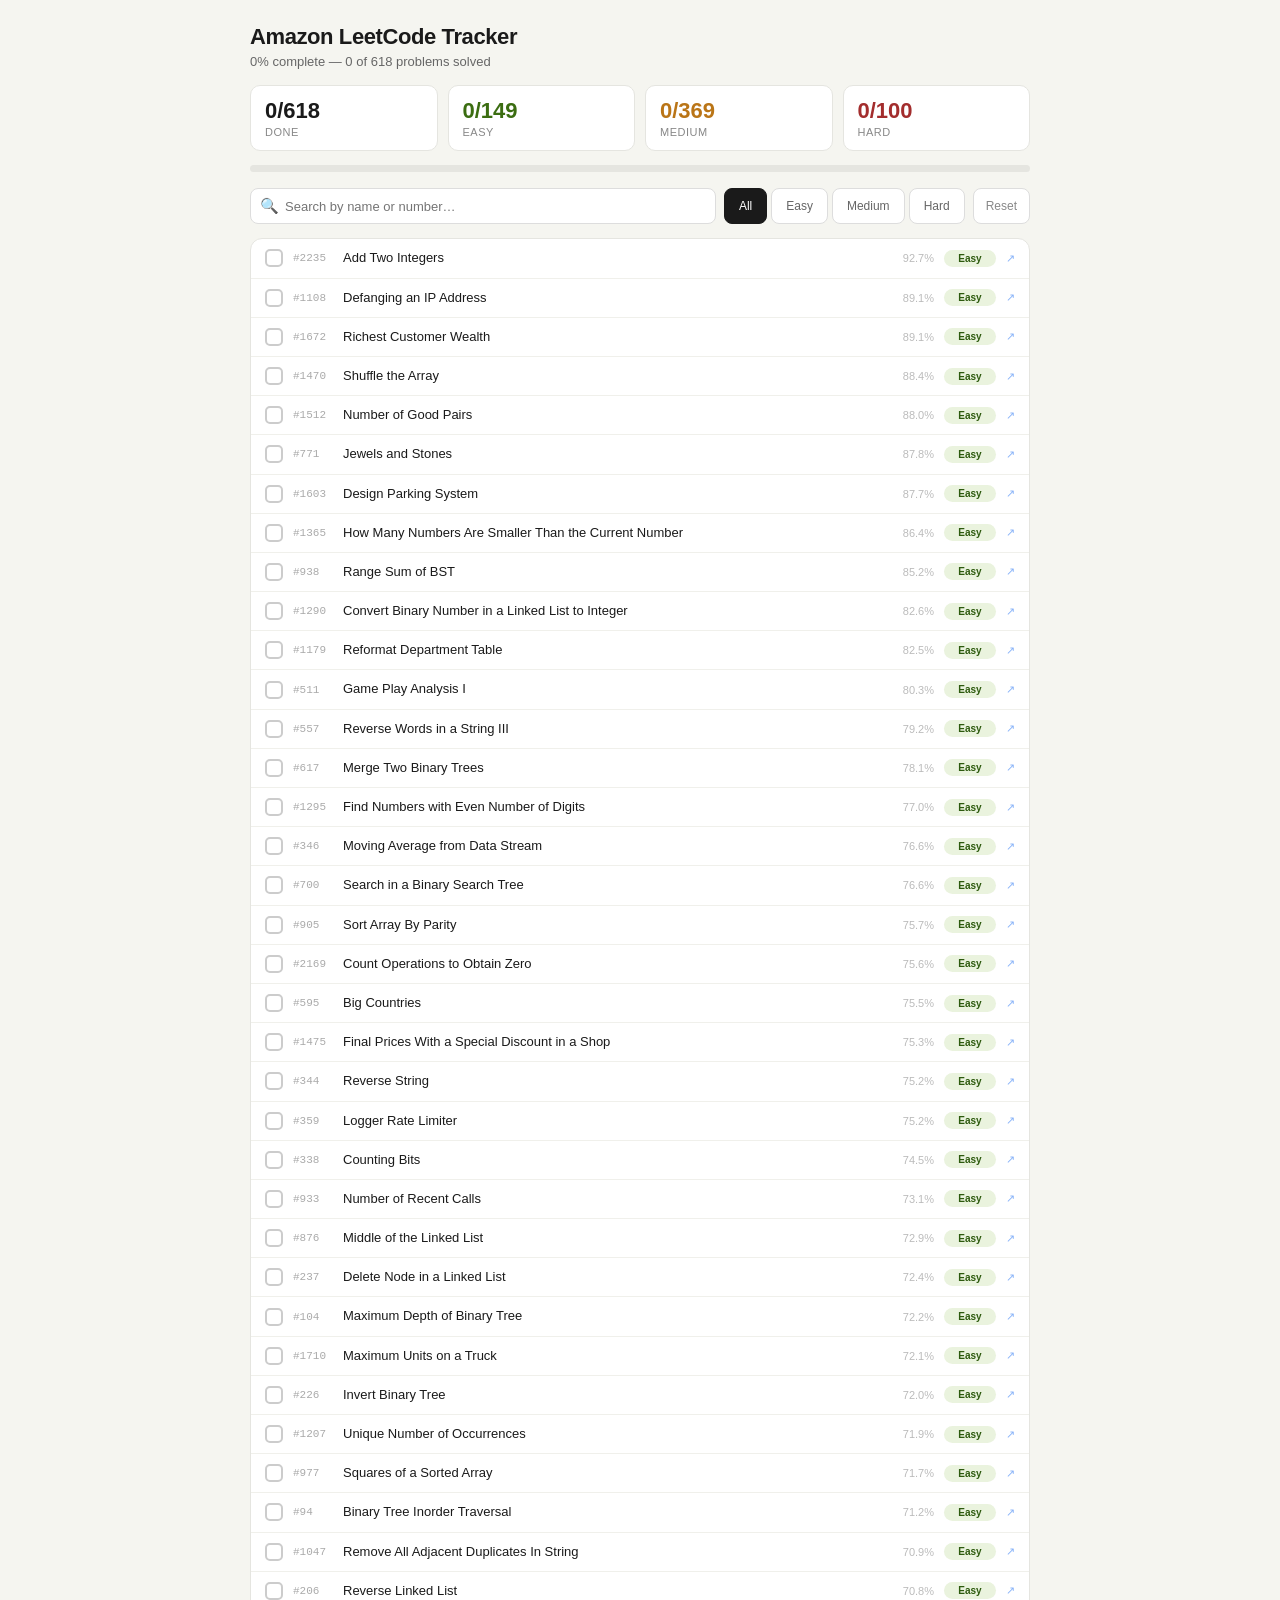
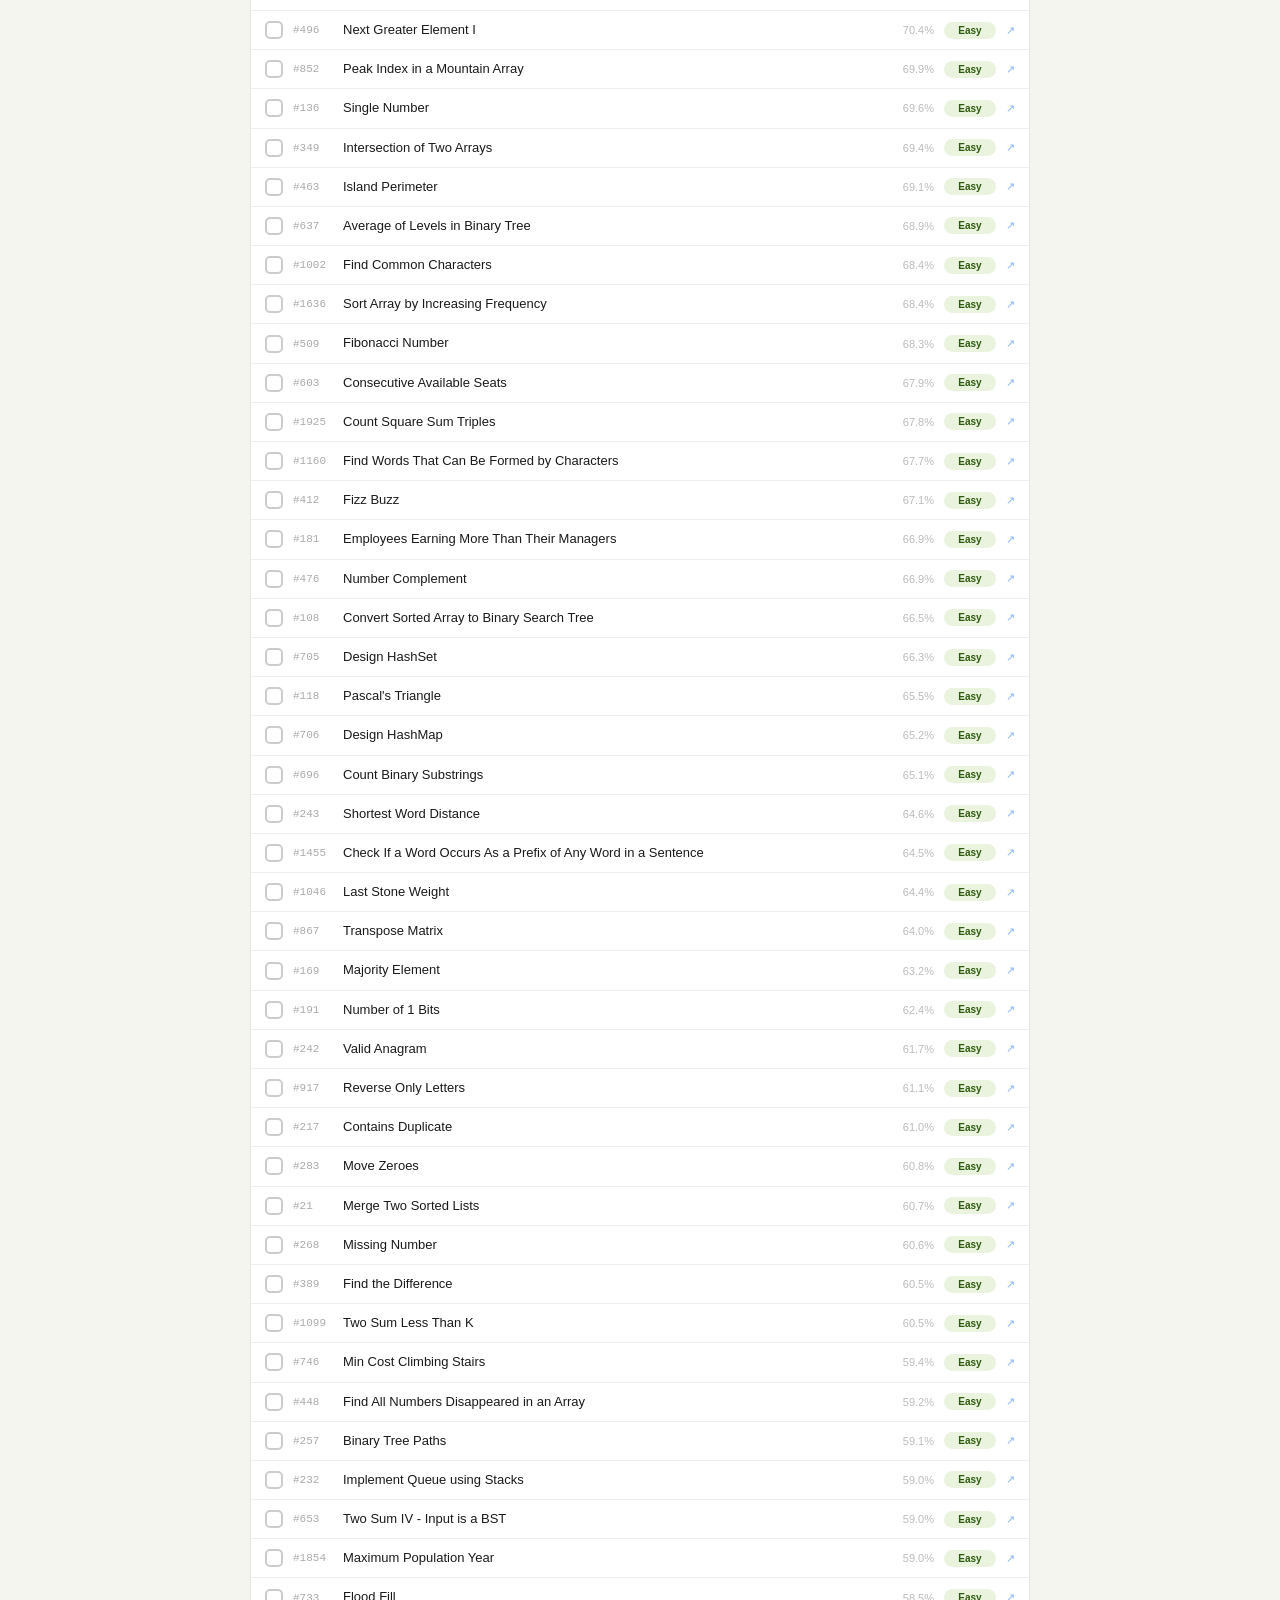
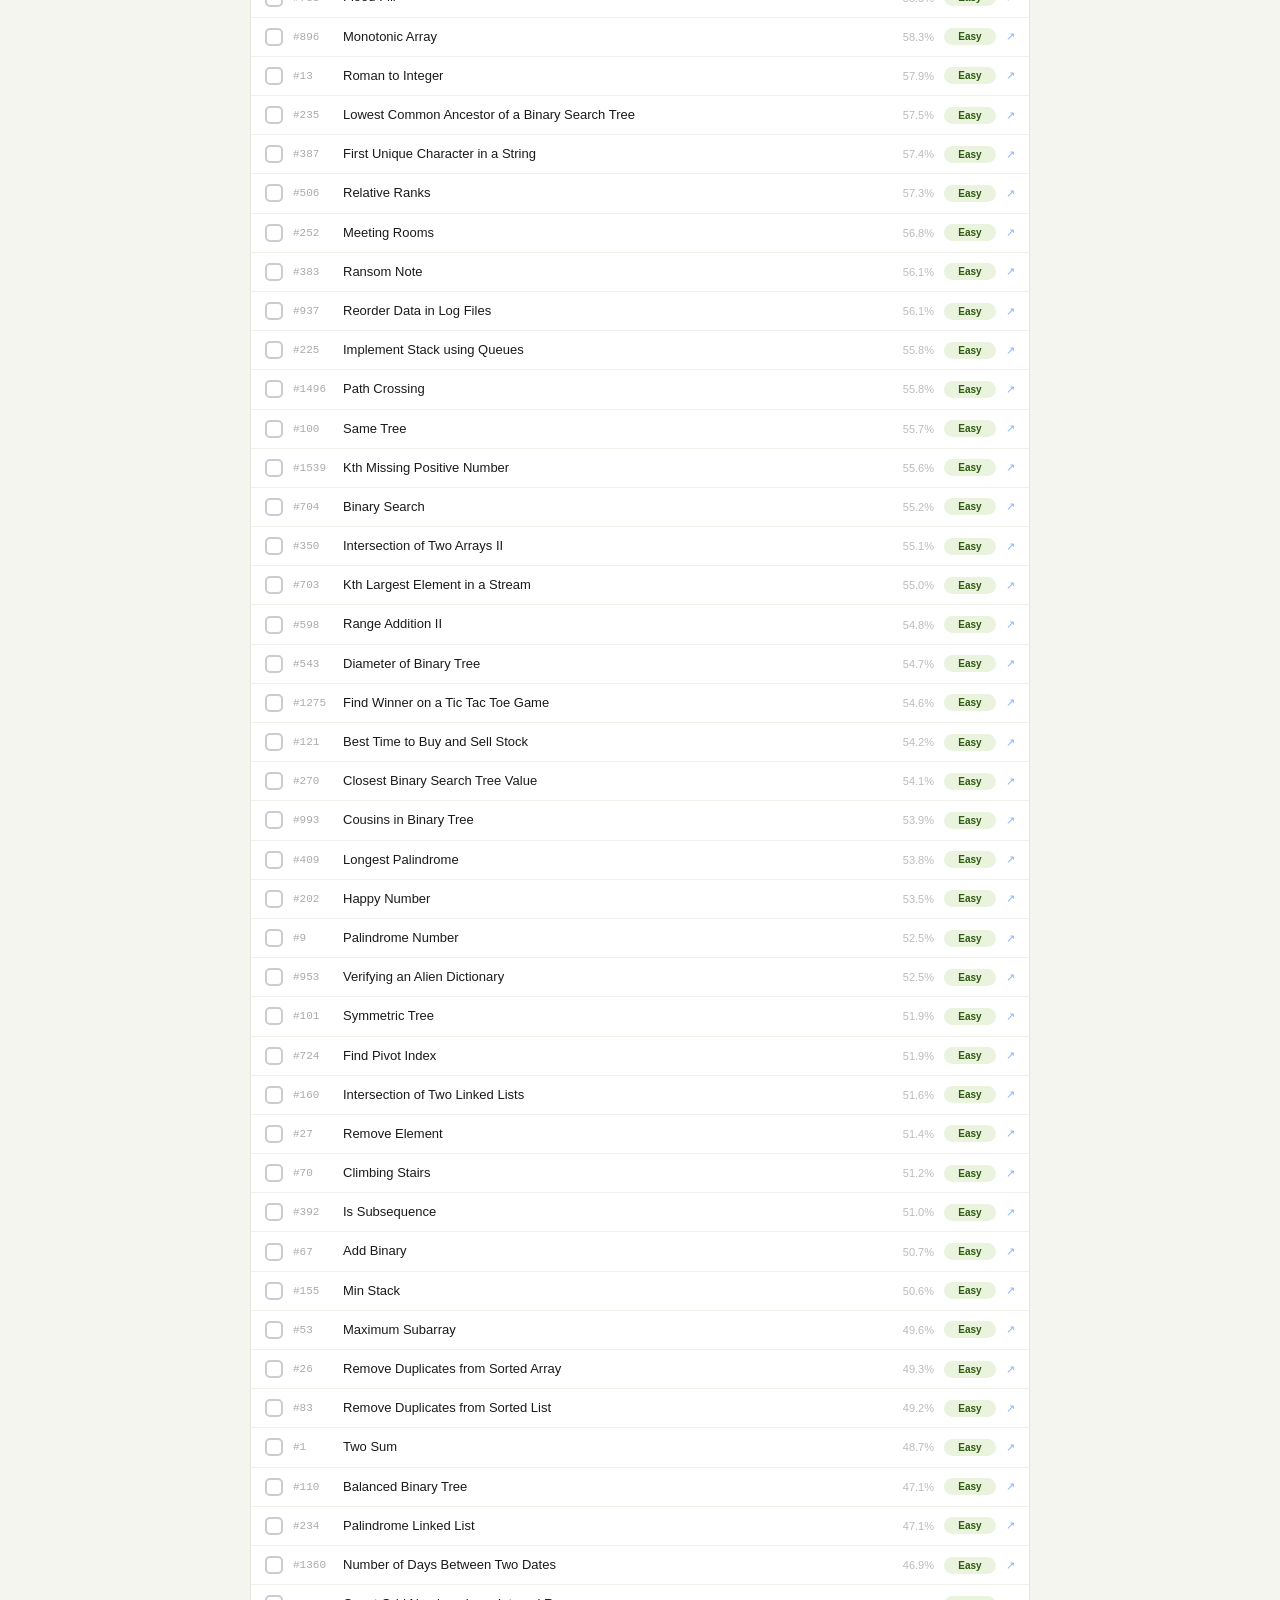
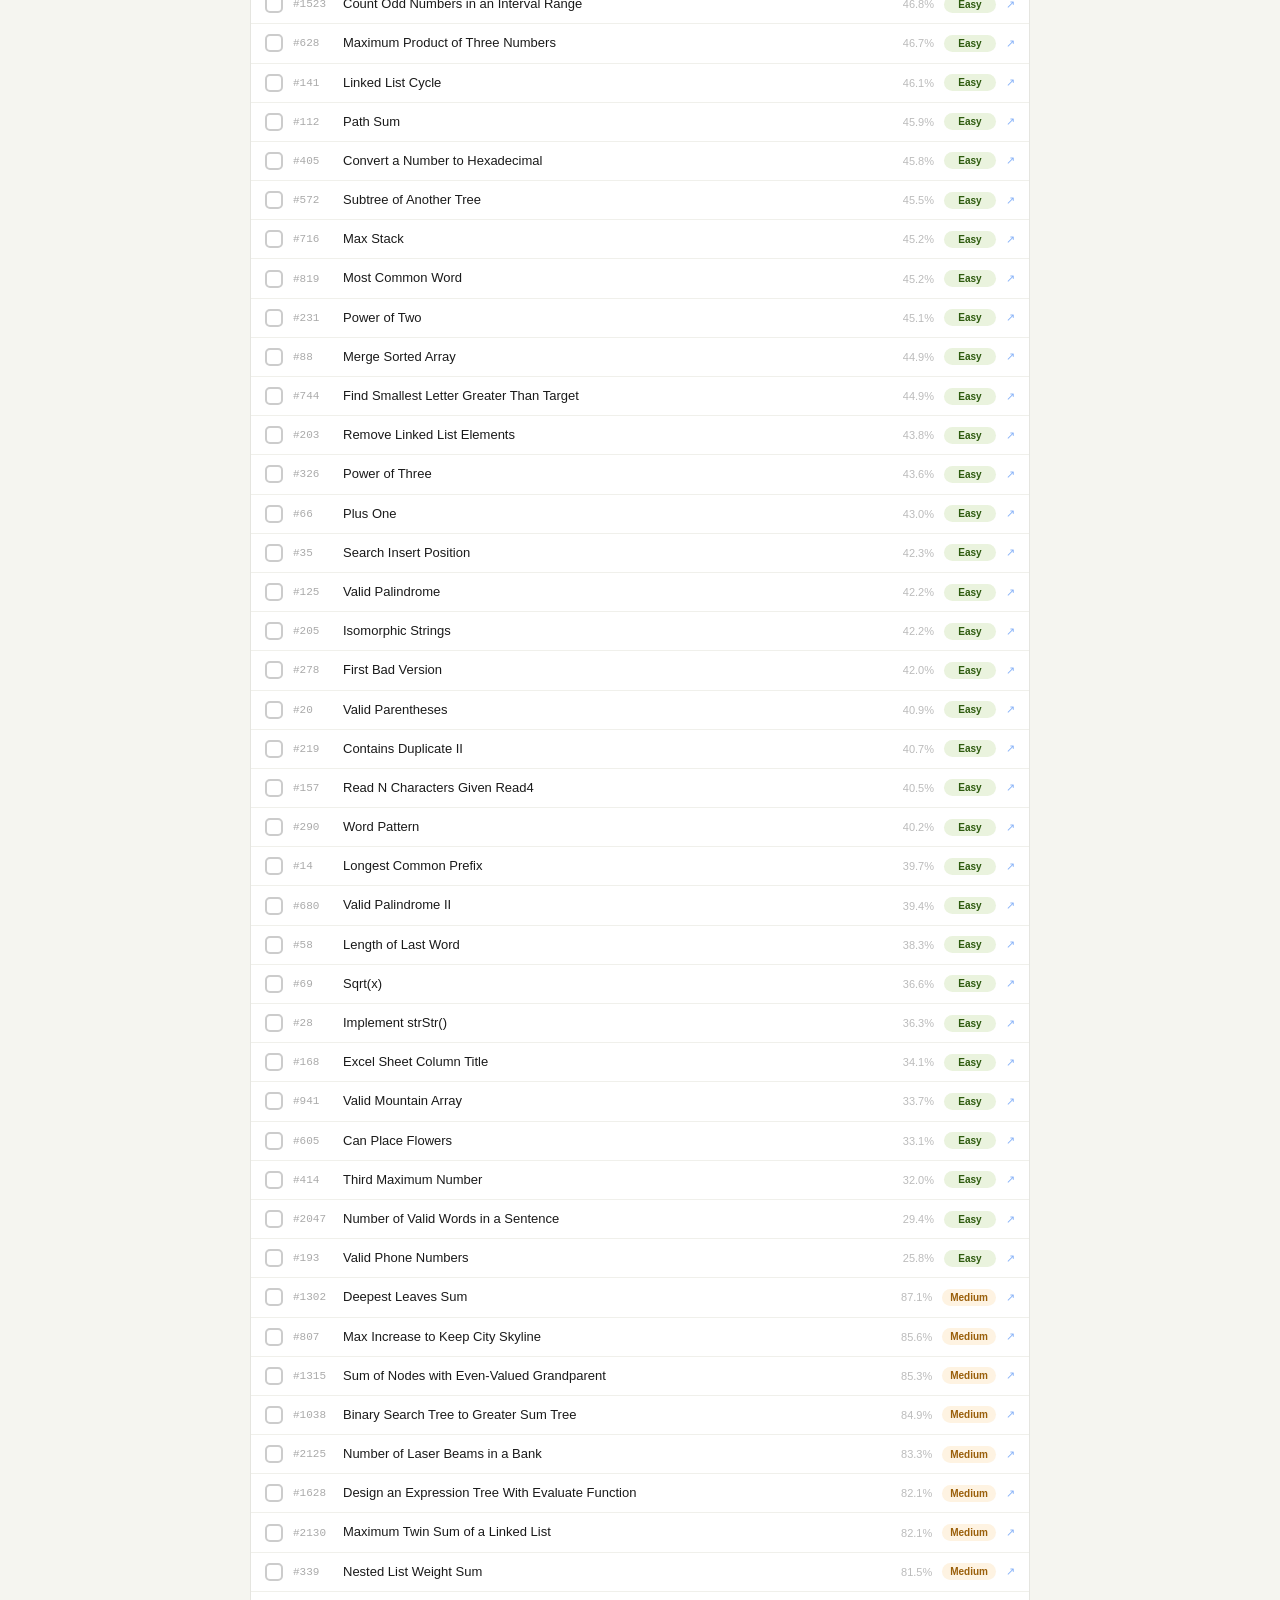
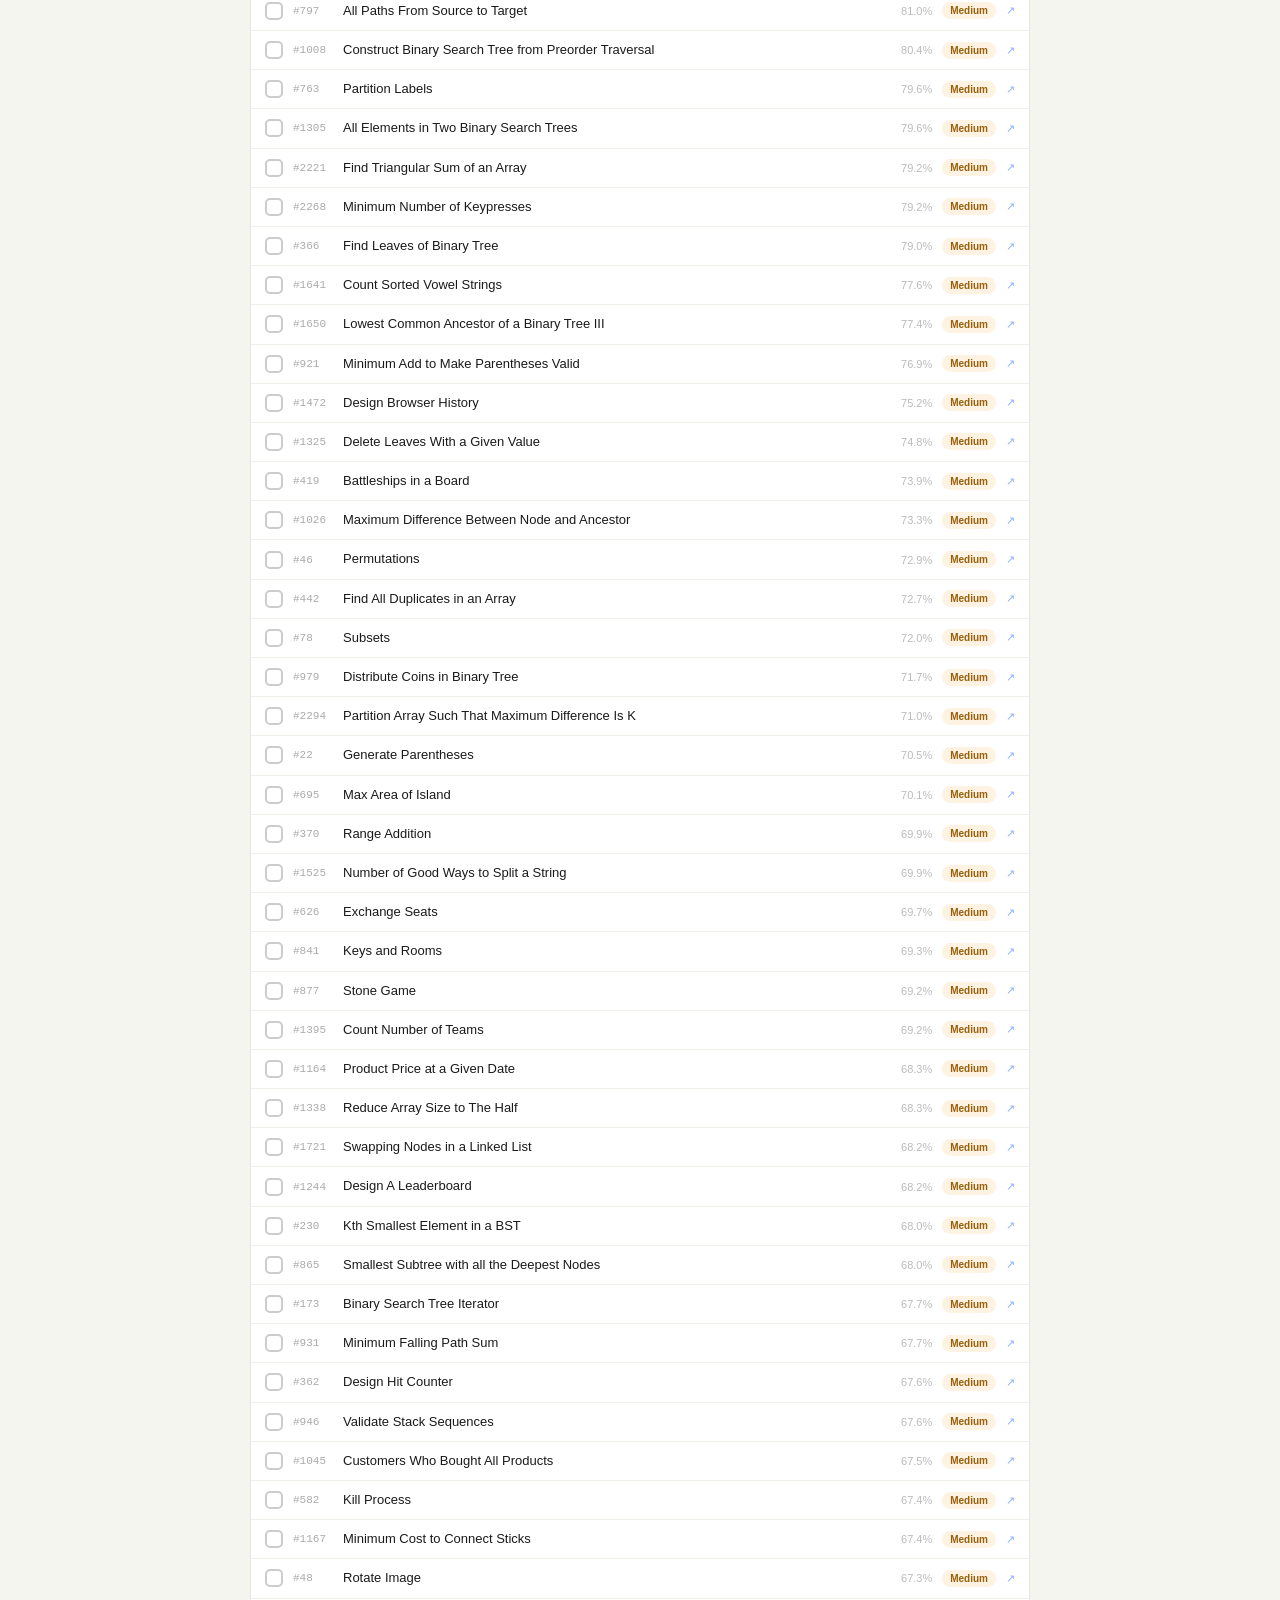
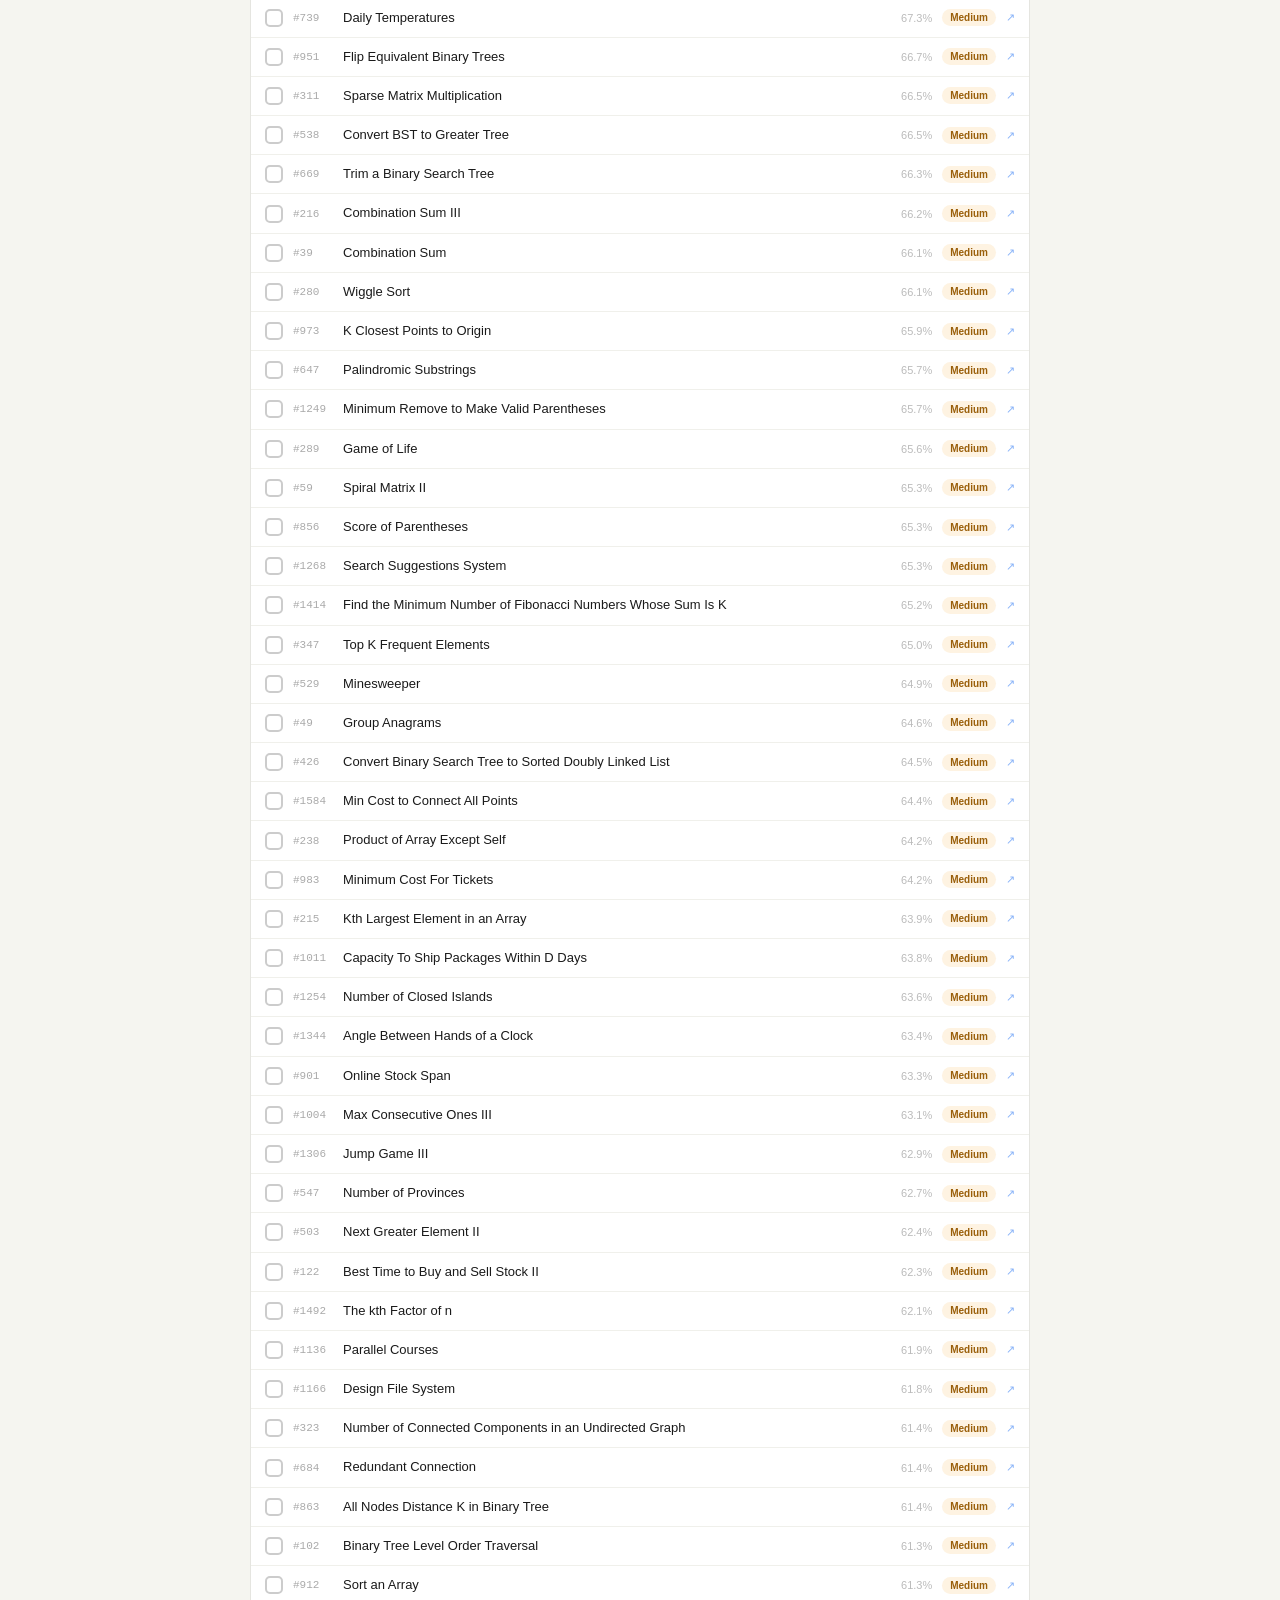
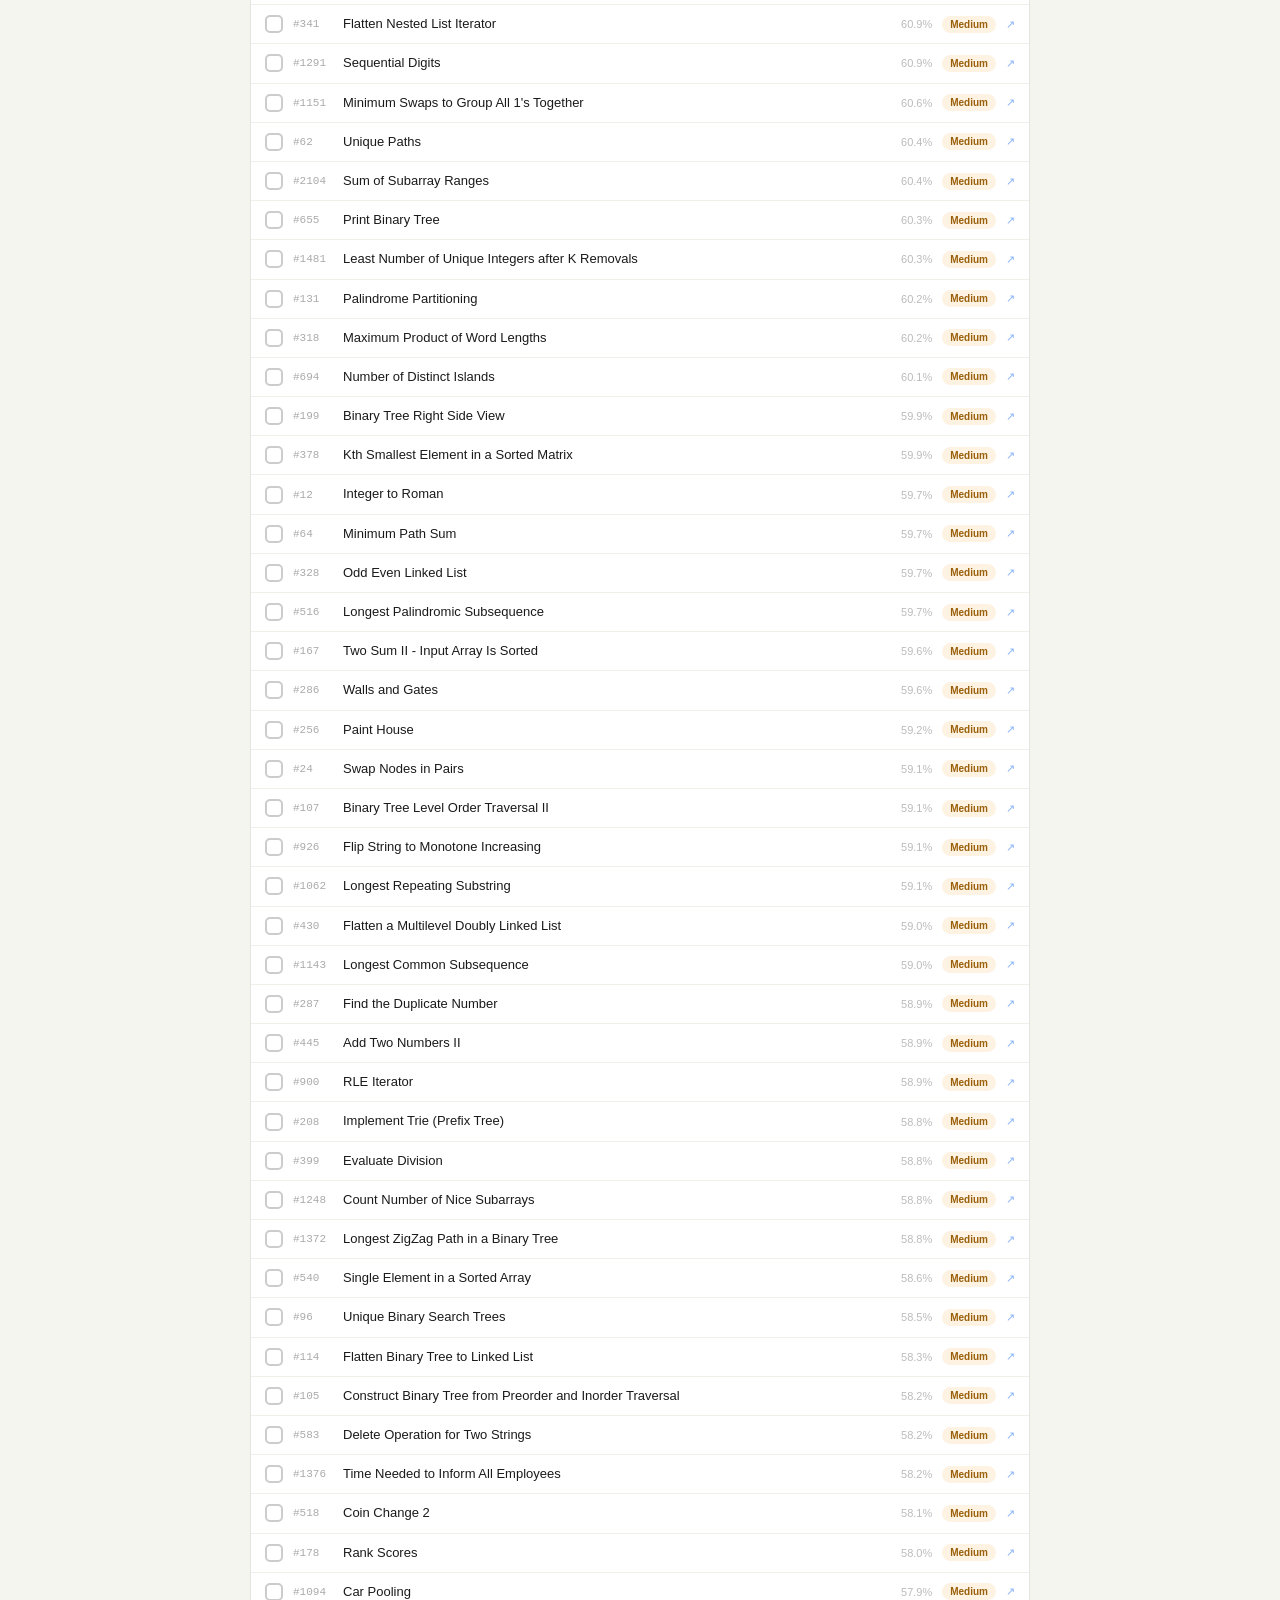
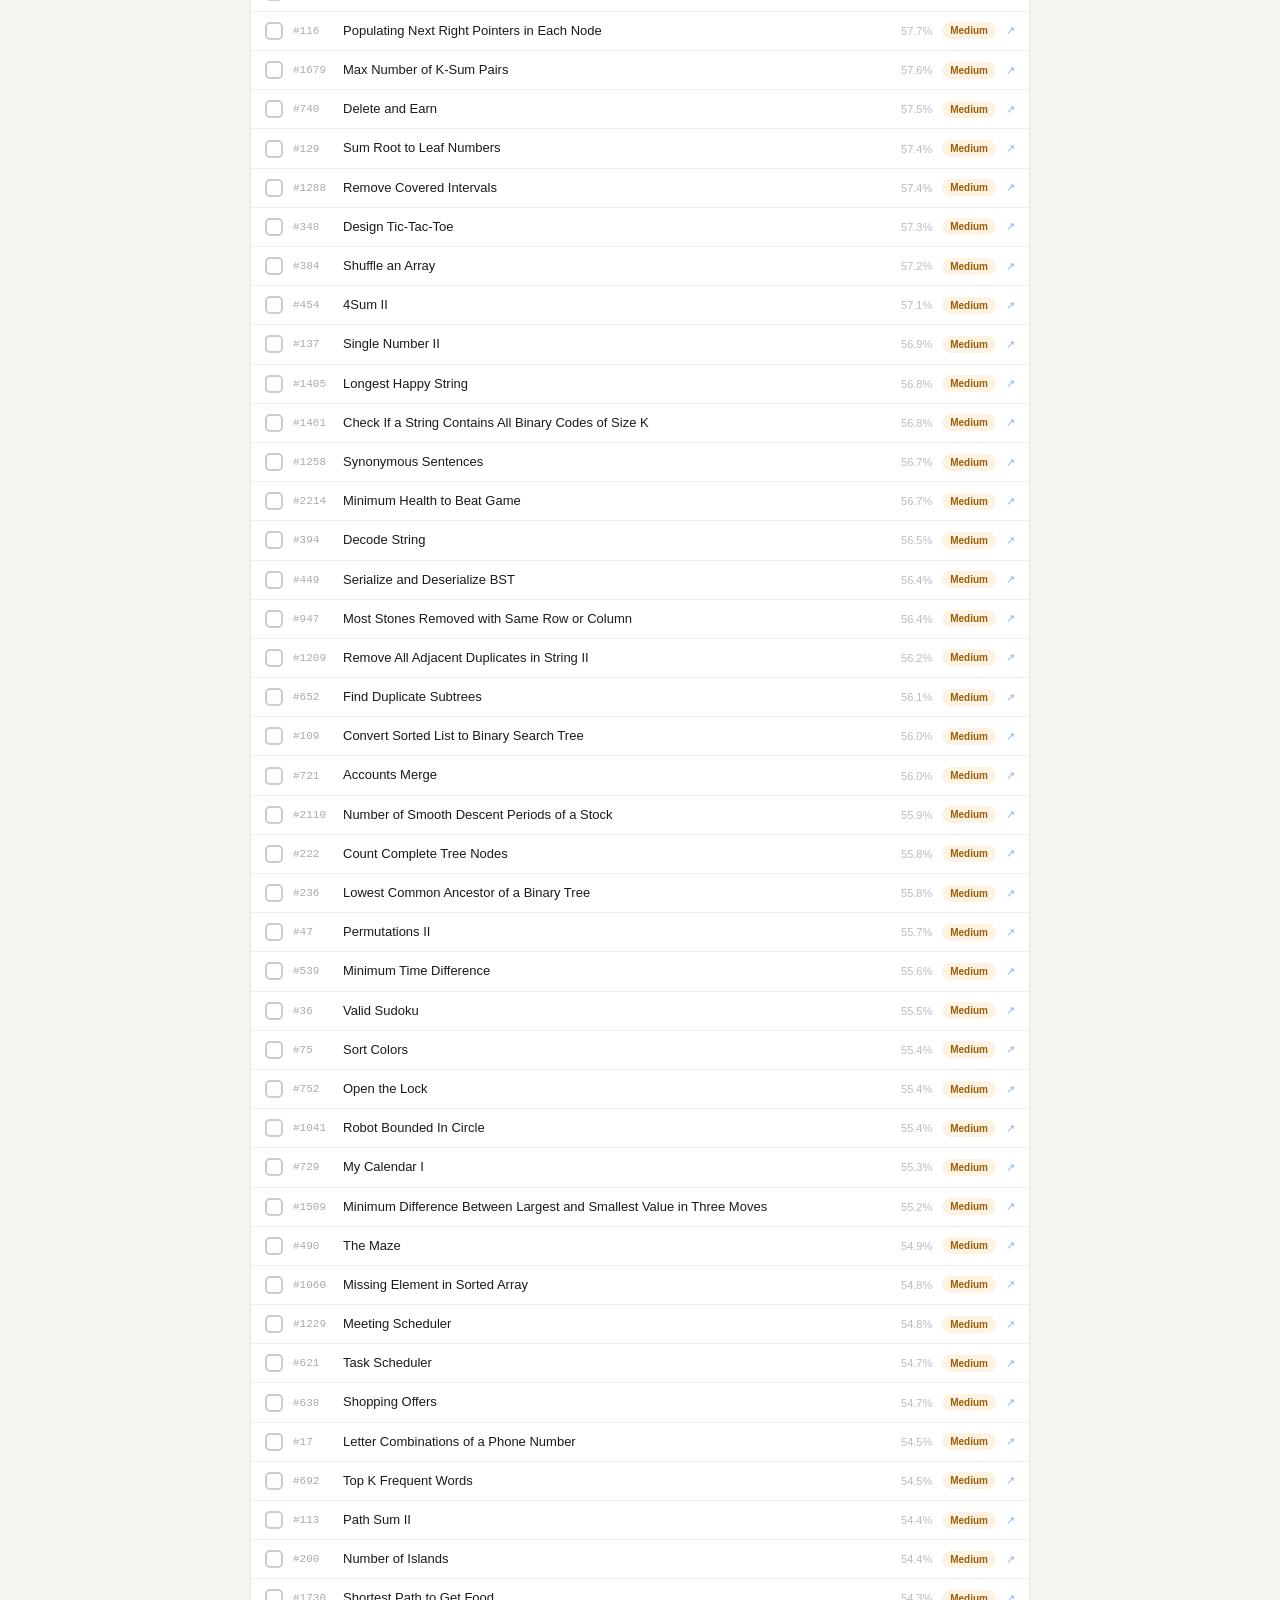
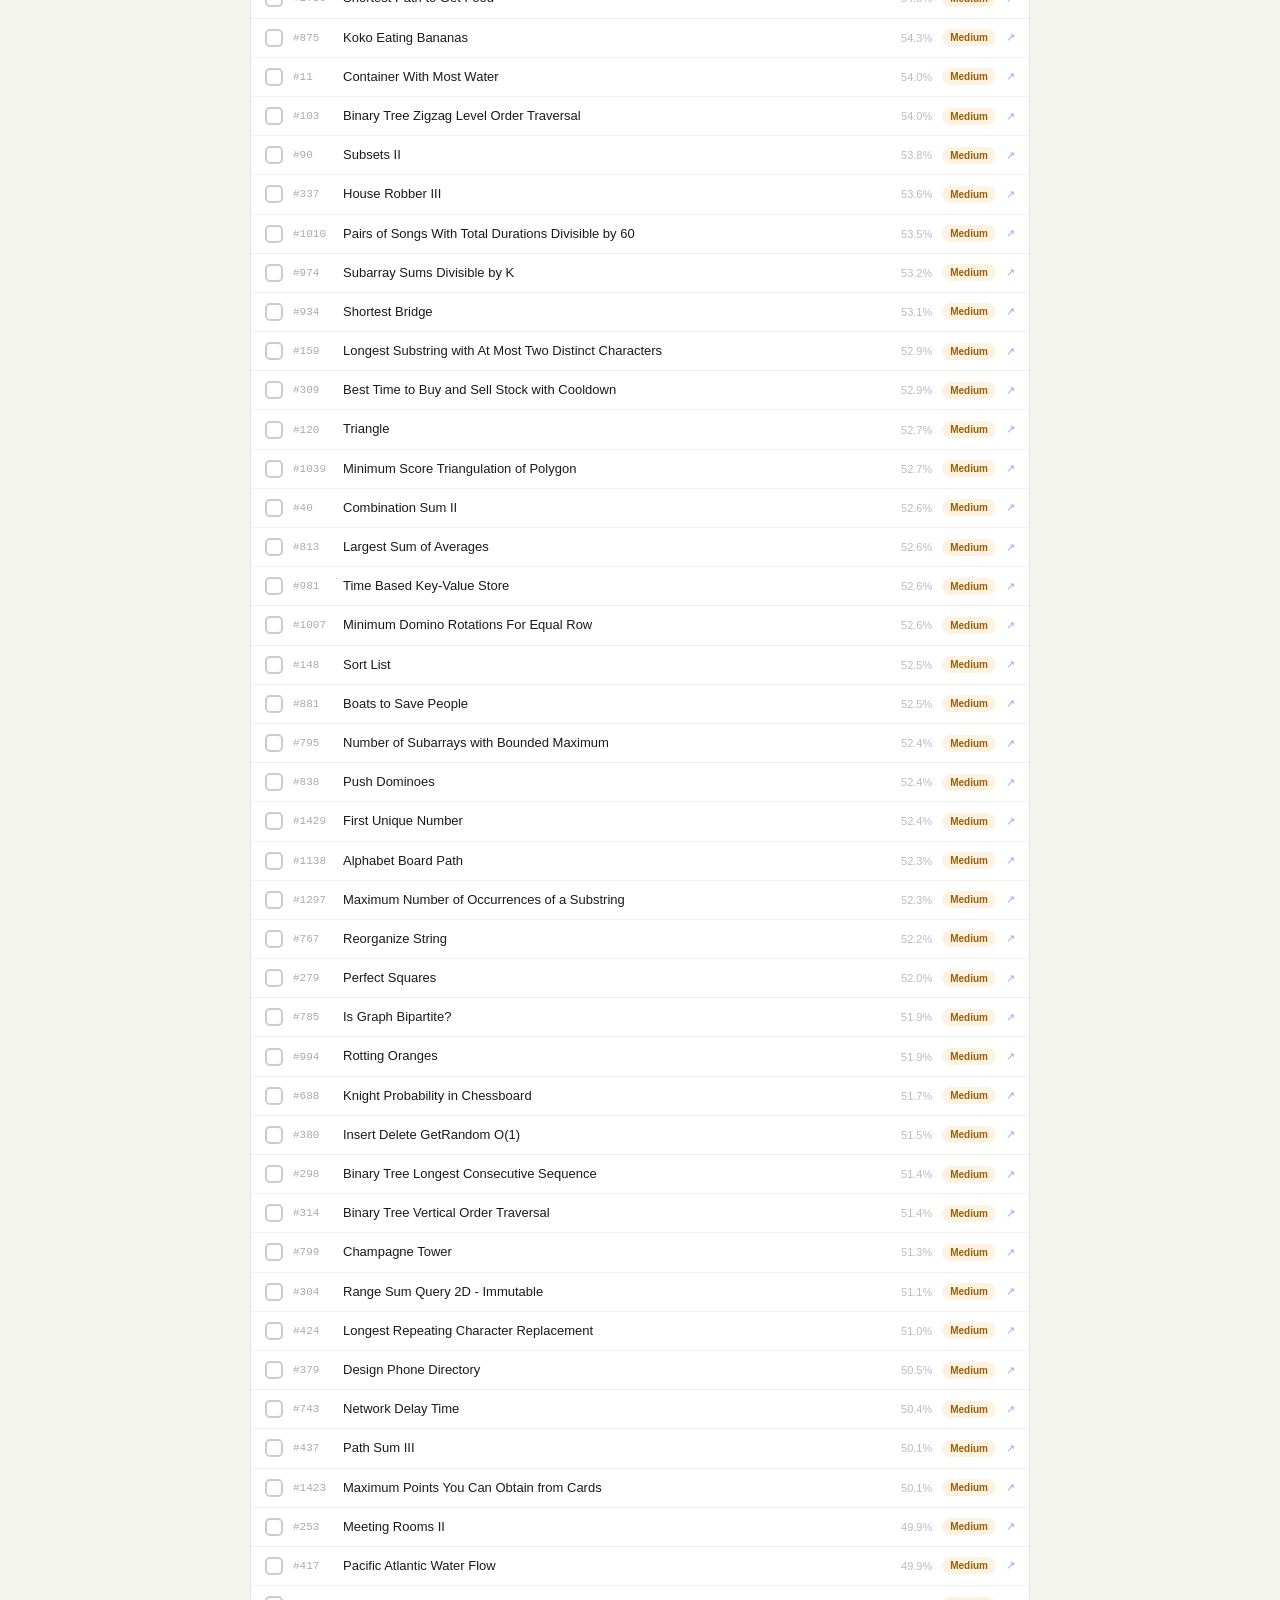
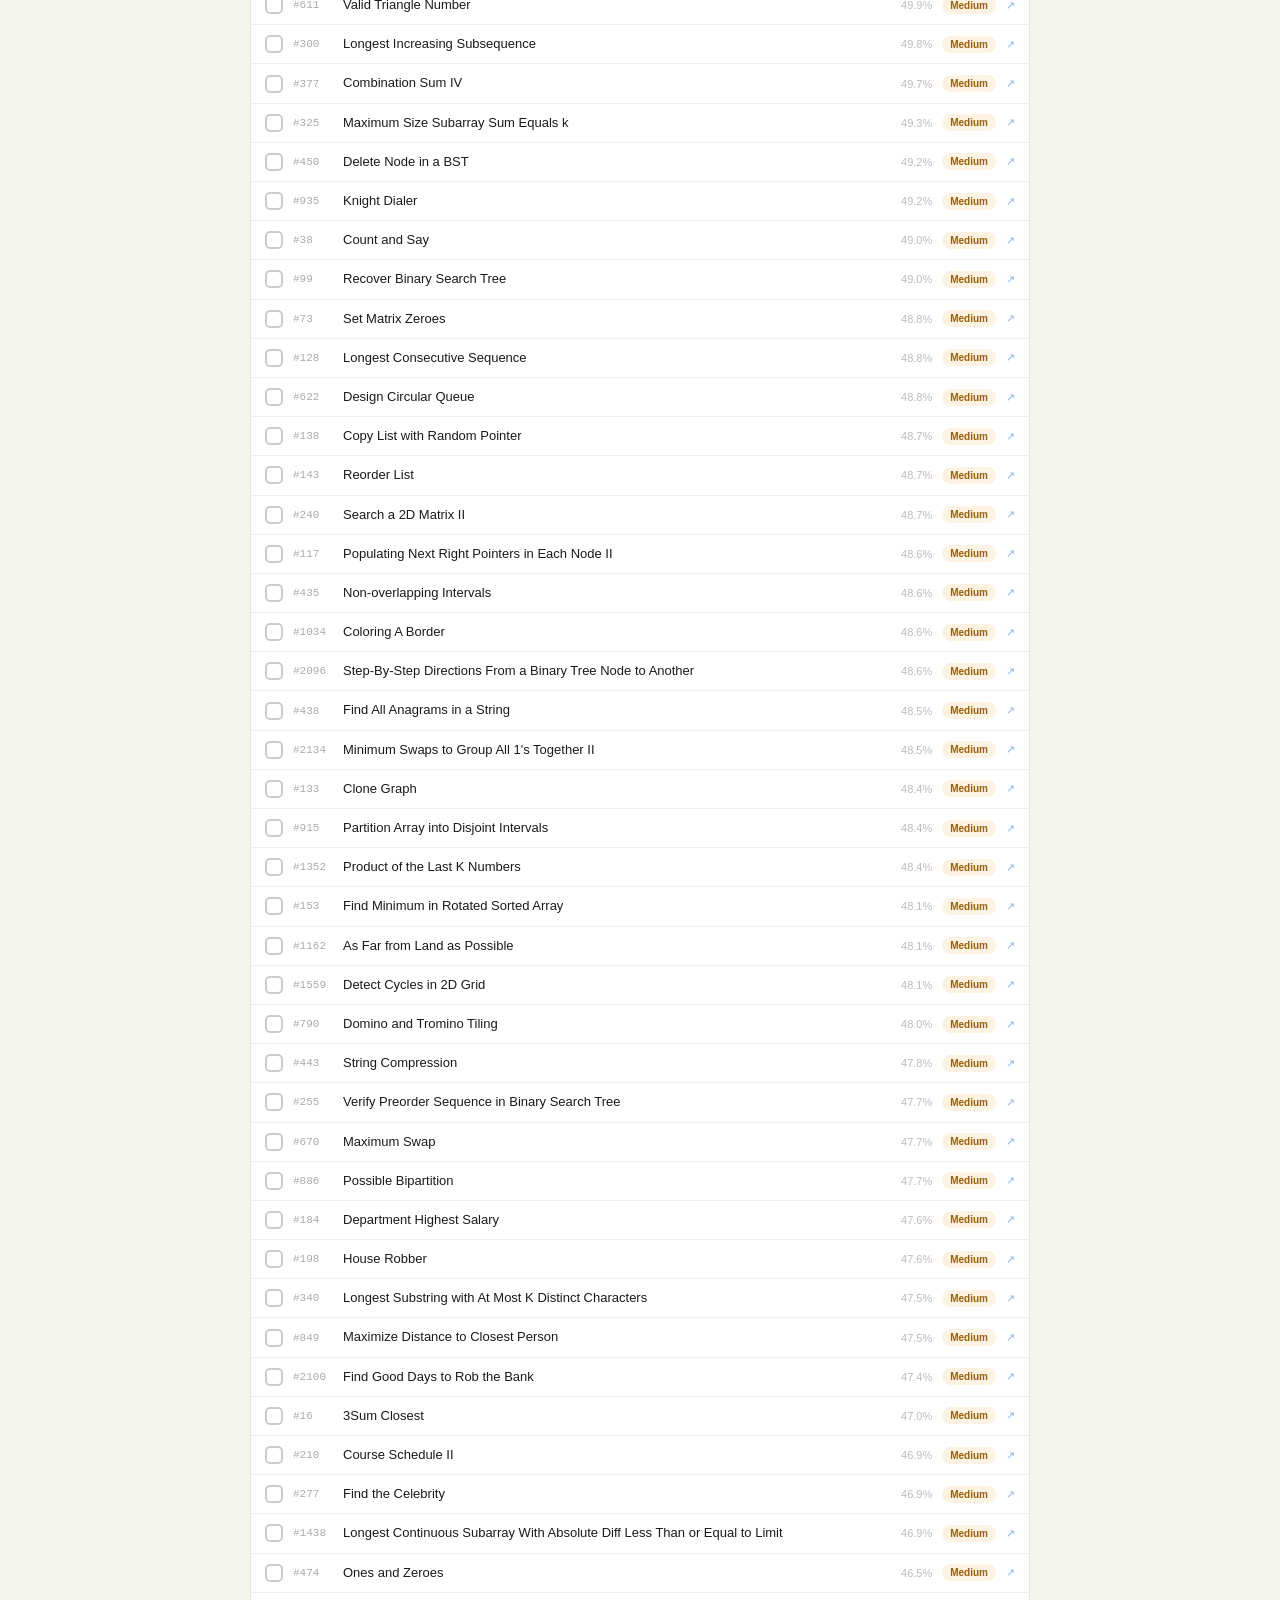
==== amazon.html @ d87446e7 "updated the tracker" ====
<!DOCTYPE html>
<html lang="en">
<head>
<meta charset="UTF-8">
<meta name="viewport" content="width=device-width, initial-scale=1.0">
<title>Amazon LeetCode Tracker</title>
<style>
  *{box-sizing:border-box;margin:0;padding:0}
  body{font-family:-apple-system,BlinkMacSystemFont,'Segoe UI',sans-serif;background:#f5f5f0;color:#1a1a1a;min-height:100vh;padding:24px 16px}
  .container{max-width:780px;margin:0 auto}
  h1{font-size:22px;font-weight:600;letter-spacing:-0.4px;margin-bottom:4px}
  .subtitle{font-size:13px;color:#666;margin-bottom:16px}
  .stats{display:grid;grid-template-columns:repeat(4,1fr);gap:10px;margin-bottom:14px}
  .stat{background:#fff;border:1px solid #e5e5e0;border-radius:10px;padding:12px 14px}
  .stat-num{font-size:22px;font-weight:600;line-height:1.2}
  .stat-lbl{font-size:11px;color:#888;text-transform:uppercase;letter-spacing:0.5px;margin-top:2px}
  .stat-num.all{color:#1a1a1a}.stat-num.easy{color:#3B6D11}.stat-num.med{color:#BA7517}.stat-num.hard{color:#A32D2D}
  .progress-bar{background:#e5e5e0;border-radius:99px;height:7px;overflow:hidden;margin-bottom:16px}
  .progress-fill{height:100%;background:#3B6D11;border-radius:99px;transition:width 0.4s ease}
  .controls{display:flex;gap:8px;margin-bottom:14px;flex-wrap:wrap}
  .search-wrap{flex:1;min-width:180px;position:relative}
  .search-wrap input{width:100%;padding:0 10px 0 34px;height:36px;font-size:13px;background:#fff;border:1px solid #ddd;border-radius:8px;color:#1a1a1a;outline:none}
  .search-wrap input:focus{border-color:#999}
  .search-icon{position:absolute;left:10px;top:50%;transform:translateY(-50%);color:#aaa;font-size:15px;pointer-events:none}
  .tabs{display:flex;gap:4px}
  .tab{padding:0 14px;height:36px;font-size:12px;font-weight:500;border:1px solid #ddd;border-radius:8px;background:#fff;color:#666;cursor:pointer;transition:all 0.15s}
  .tab:hover{background:#f5f5f0}
  .tab.active{background:#1a1a1a;color:#fff;border-color:#1a1a1a}
  .reset-btn{padding:0 12px;height:36px;font-size:12px;font-weight:500;border:1px solid #ddd;border-radius:8px;background:#fff;color:#888;cursor:pointer}
  .reset-btn:hover{background:#fff0f0;color:#A32D2D;border-color:#f0aaaa}
  .list{background:#fff;border:1px solid #e5e5e0;border-radius:12px;overflow:hidden}
  .item{display:flex;align-items:center;gap:10px;padding:10px 14px;border-bottom:1px solid #f0f0eb;cursor:pointer;transition:background 0.1s;user-select:none}
  .item:last-child{border-bottom:none}
  .item:hover{background:#fafaf8}
  .item.done{background:#fafff8}
  .cb{width:18px;height:18px;border:2px solid #ccc;border-radius:5px;flex-shrink:0;display:flex;align-items:center;justify-content:center;transition:all 0.15s;font-size:11px;font-weight:700}
  .cb.checked{background:#3B6D11;border-color:#3B6D11;color:#fff}
  .num{font-size:11px;color:#aaa;font-family:'Courier New',monospace;min-width:40px;flex-shrink:0}
  .prob-title{font-size:13px;color:#1a1a1a;flex:1;line-height:1.4;text-decoration:none}
  .prob-title:hover{color:#3b82f6}
  .item.done .prob-title{text-decoration:line-through;color:#aaa}
  .acc{font-size:11px;color:#bbb;min-width:44px;text-align:right;flex-shrink:0}
  .badge{font-size:10px;font-weight:600;padding:3px 8px;border-radius:99px;min-width:52px;text-align:center;flex-shrink:0}
  .badge.E{background:#EAF3DE;color:#2d5a0e}.badge.M{background:#FEF3E2;color:#9a5f0a}.badge.H{background:#FEECEC;color:#8b2020}
  .empty{padding:40px;text-align:center;color:#aaa;font-size:14px}
  .lc-link{font-size:11px;color:#3b82f6;text-decoration:none;flex-shrink:0;opacity:0.6}
  .lc-link:hover{opacity:1}
  @media(max-width:500px){
    .stats{grid-template-columns:repeat(2,1fr)}
    .acc{display:none}
  }
</style>
</head>
<body>
<div class="container">
  <h1>Amazon LeetCode Tracker</h1>
  <div class="subtitle" id="sub">Loading…</div>
  <div class="stats">
    <div class="stat"><div class="stat-num all" id="s-done">0</div><div class="stat-lbl">Done</div></div>
    <div class="stat"><div class="stat-num easy" id="s-easy">0/152</div><div class="stat-lbl">Easy</div></div>
    <div class="stat"><div class="stat-num med" id="s-med">0/363</div><div class="stat-lbl">Medium</div></div>
    <div class="stat"><div class="stat-num hard" id="s-hard">0/103</div><div class="stat-lbl">Hard</div></div>
  </div>
  <div class="progress-bar"><div class="progress-fill" id="prog" style="width:0%"></div></div>
  <div class="controls">
    <div class="search-wrap">
      <span class="search-icon">🔍</span>
      <input type="text" placeholder="Search by name or number…" id="srch" oninput="render()">
    </div>
    <div class="tabs">
      <button class="tab active" onclick="setTab('all',this)">All</button>
      <button class="tab" onclick="setTab('Easy',this)">Easy</button>
      <button class="tab" onclick="setTab('Medium',this)">Medium</button>
      <button class="tab" onclick="setTab('Hard',this)">Hard</button>
    </div>
    <button class="reset-btn" onclick="resetAll()">Reset</button>
  </div>
  <div class="list" id="list"></div>
</div>

<script>
const ALL=[
[2235,"Add Two Integers","92.7%","Easy"],[1108,"Defanging an IP Address","89.1%","Easy"],[1672,"Richest Customer Wealth","89.1%","Easy"],[1470,"Shuffle the Array","88.4%","Easy"],[1512,"Number of Good Pairs","88.0%","Easy"],[771,"Jewels and Stones","87.8%","Easy"],[1603,"Design Parking System","87.7%","Easy"],[1365,"How Many Numbers Are Smaller Than the Current Number","86.4%","Easy"],[938,"Range Sum of BST","85.2%","Easy"],[1290,"Convert Binary Number in a Linked List to Integer","82.6%","Easy"],[1179,"Reformat Department Table","82.5%","Easy"],[511,"Game Play Analysis I","80.3%","Easy"],[557,"Reverse Words in a String III","79.2%","Easy"],[617,"Merge Two Binary Trees","78.1%","Easy"],[1295,"Find Numbers with Even Number of Digits","77.0%","Easy"],[346,"Moving Average from Data Stream","76.6%","Easy"],[700,"Search in a Binary Search Tree","76.6%","Easy"],[905,"Sort Array By Parity","75.7%","Easy"],[2169,"Count Operations to Obtain Zero","75.6%","Easy"],[595,"Big Countries","75.5%","Easy"],[1475,"Final Prices With a Special Discount in a Shop","75.3%","Easy"],[344,"Reverse String","75.2%","Easy"],[359,"Logger Rate Limiter","75.2%","Easy"],[338,"Counting Bits","74.5%","Easy"],[933,"Number of Recent Calls","73.1%","Easy"],[876,"Middle of the Linked List","72.9%","Easy"],[237,"Delete Node in a Linked List","72.4%","Easy"],[104,"Maximum Depth of Binary Tree","72.2%","Easy"],[1710,"Maximum Units on a Truck","72.1%","Easy"],[226,"Invert Binary Tree","72.0%","Easy"],[1207,"Unique Number of Occurrences","71.9%","Easy"],[977,"Squares of a Sorted Array","71.7%","Easy"],[94,"Binary Tree Inorder Traversal","71.2%","Easy"],[1047,"Remove All Adjacent Duplicates In String","70.9%","Easy"],[206,"Reverse Linked List","70.8%","Easy"],[496,"Next Greater Element I","70.4%","Easy"],[852,"Peak Index in a Mountain Array","69.9%","Easy"],[136,"Single Number","69.6%","Easy"],[349,"Intersection of Two Arrays","69.4%","Easy"],[463,"Island Perimeter","69.1%","Easy"],[637,"Average of Levels in Binary Tree","68.9%","Easy"],[1002,"Find Common Characters","68.4%","Easy"],[1636,"Sort Array by Increasing Frequency","68.4%","Easy"],[509,"Fibonacci Number","68.3%","Easy"],[603,"Consecutive Available Seats","67.9%","Easy"],[1925,"Count Square Sum Triples","67.8%","Easy"],[1160,"Find Words That Can Be Formed by Characters","67.7%","Easy"],[412,"Fizz Buzz","67.1%","Easy"],[181,"Employees Earning More Than Their Managers","66.9%","Easy"],[476,"Number Complement","66.9%","Easy"],[108,"Convert Sorted Array to Binary Search Tree","66.5%","Easy"],[705,"Design HashSet","66.3%","Easy"],[118,"Pascal's Triangle","65.5%","Easy"],[706,"Design HashMap","65.2%","Easy"],[696,"Count Binary Substrings","65.1%","Easy"],[243,"Shortest Word Distance","64.6%","Easy"],[1455,"Check If a Word Occurs As a Prefix of Any Word in a Sentence","64.5%","Easy"],[1046,"Last Stone Weight","64.4%","Easy"],[867,"Transpose Matrix","64.0%","Easy"],[169,"Majority Element","63.2%","Easy"],[191,"Number of 1 Bits","62.4%","Easy"],[242,"Valid Anagram","61.7%","Easy"],[917,"Reverse Only Letters","61.1%","Easy"],[217,"Contains Duplicate","61.0%","Easy"],[283,"Move Zeroes","60.8%","Easy"],[21,"Merge Two Sorted Lists","60.7%","Easy"],[268,"Missing Number","60.6%","Easy"],[389,"Find the Difference","60.5%","Easy"],[1099,"Two Sum Less Than K","60.5%","Easy"],[746,"Min Cost Climbing Stairs","59.4%","Easy"],[448,"Find All Numbers Disappeared in an Array","59.2%","Easy"],[257,"Binary Tree Paths","59.1%","Easy"],[232,"Implement Queue using Stacks","59.0%","Easy"],[653,"Two Sum IV - Input is a BST","59.0%","Easy"],[1854,"Maximum Population Year","59.0%","Easy"],[733,"Flood Fill","58.5%","Easy"],[896,"Monotonic Array","58.3%","Easy"],[13,"Roman to Integer","57.9%","Easy"],[235,"Lowest Common Ancestor of a Binary Search Tree","57.5%","Easy"],[387,"First Unique Character in a String","57.4%","Easy"],[506,"Relative Ranks","57.3%","Easy"],[252,"Meeting Rooms","56.8%","Easy"],[383,"Ransom Note","56.1%","Easy"],[937,"Reorder Data in Log Files","56.1%","Easy"],[225,"Implement Stack using Queues","55.8%","Easy"],[1496,"Path Crossing","55.8%","Easy"],[100,"Same Tree","55.7%","Easy"],[1539,"Kth Missing Positive Number","55.6%","Easy"],[704,"Binary Search","55.2%","Easy"],[350,"Intersection of Two Arrays II","55.1%","Easy"],[703,"Kth Largest Element in a Stream","55.0%","Easy"],[598,"Range Addition II","54.8%","Easy"],[543,"Diameter of Binary Tree","54.7%","Easy"],[1275,"Find Winner on a Tic Tac Toe Game","54.6%","Easy"],[121,"Best Time to Buy and Sell Stock","54.2%","Easy"],[270,"Closest Binary Search Tree Value","54.1%","Easy"],[993,"Cousins in Binary Tree","53.9%","Easy"],[409,"Longest Palindrome","53.8%","Easy"],[202,"Happy Number","53.5%","Easy"],[9,"Palindrome Number","52.5%","Easy"],[953,"Verifying an Alien Dictionary","52.5%","Easy"],[101,"Symmetric Tree","51.9%","Easy"],[724,"Find Pivot Index","51.9%","Easy"],[160,"Intersection of Two Linked Lists","51.6%","Easy"],[27,"Remove Element","51.4%","Easy"],[70,"Climbing Stairs","51.2%","Easy"],[392,"Is Subsequence","51.0%","Easy"],[67,"Add Binary","50.7%","Easy"],[155,"Min Stack","50.6%","Easy"],[53,"Maximum Subarray","49.6%","Easy"],[26,"Remove Duplicates from Sorted Array","49.3%","Easy"],[83,"Remove Duplicates from Sorted List","49.2%","Easy"],[1,"Two Sum","48.7%","Easy"],[110,"Balanced Binary Tree","47.1%","Easy"],[234,"Palindrome Linked List","47.1%","Easy"],[1360,"Number of Days Between Two Dates","46.9%","Easy"],[1523,"Count Odd Numbers in an Interval Range","46.8%","Easy"],[628,"Maximum Product of Three Numbers","46.7%","Easy"],[141,"Linked List Cycle","46.1%","Easy"],[112,"Path Sum","45.9%","Easy"],[405,"Convert a Number to Hexadecimal","45.8%","Easy"],[572,"Subtree of Another Tree","45.5%","Easy"],[716,"Max Stack","45.2%","Easy"],[819,"Most Common Word","45.2%","Easy"],[231,"Power of Two","45.1%","Easy"],[88,"Merge Sorted Array","44.9%","Easy"],[744,"Find Smallest Letter Greater Than Target","44.9%","Easy"],[203,"Remove Linked List Elements","43.8%","Easy"],[326,"Power of Three","43.6%","Easy"],[66,"Plus One","43.0%","Easy"],[35,"Search Insert Position","42.3%","Easy"],[125,"Valid Palindrome","42.2%","Easy"],[205,"Isomorphic Strings","42.2%","Easy"],[278,"First Bad Version","42.0%","Easy"],[20,"Valid Parentheses","40.9%","Easy"],[219,"Contains Duplicate II","40.7%","Easy"],[157,"Read N Characters Given Read4","40.5%","Easy"],[290,"Word Pattern","40.2%","Easy"],[14,"Longest Common Prefix","39.7%","Easy"],[680,"Valid Palindrome II","39.4%","Easy"],[58,"Length of Last Word","38.3%","Easy"],[69,"Sqrt(x)","36.6%","Easy"],[28,"Implement strStr()","36.3%","Easy"],[168,"Excel Sheet Column Title","34.1%","Easy"],[941,"Valid Mountain Array","33.7%","Easy"],[605,"Can Place Flowers","33.1%","Easy"],[414,"Third Maximum Number","32.0%","Easy"],[2047,"Number of Valid Words in a Sentence","29.4%","Easy"],[193,"Valid Phone Numbers","25.8%","Easy"],
[1302,"Deepest Leaves Sum","87.1%","Medium"],[807,"Max Increase to Keep City Skyline","85.6%","Medium"],[1315,"Sum of Nodes with Even-Valued Grandparent","85.3%","Medium"],[1038,"Binary Search Tree to Greater Sum Tree","84.9%","Medium"],[2125,"Number of Laser Beams in a Bank","83.3%","Medium"],[1628,"Design an Expression Tree With Evaluate Function","82.1%","Medium"],[2130,"Maximum Twin Sum of a Linked List","82.1%","Medium"],[339,"Nested List Weight Sum","81.5%","Medium"],[797,"All Paths From Source to Target","81.0%","Medium"],[1008,"Construct Binary Search Tree from Preorder Traversal","80.4%","Medium"],[763,"Partition Labels","79.6%","Medium"],[1305,"All Elements in Two Binary Search Trees","79.6%","Medium"],[2221,"Find Triangular Sum of an Array","79.2%","Medium"],[2268,"Minimum Number of Keypresses","79.2%","Medium"],[366,"Find Leaves of Binary Tree","79.0%","Medium"],[1641,"Count Sorted Vowel Strings","77.6%","Medium"],[1650,"Lowest Common Ancestor of a Binary Tree III","77.4%","Medium"],[921,"Minimum Add to Make Parentheses Valid","76.9%","Medium"],[1472,"Design Browser History","75.2%","Medium"],[1325,"Delete Leaves With a Given Value","74.8%","Medium"],[419,"Battleships in a Board","73.9%","Medium"],[1026,"Maximum Difference Between Node and Ancestor","73.3%","Medium"],[46,"Permutations","72.9%","Medium"],[442,"Find All Duplicates in an Array","72.7%","Medium"],[78,"Subsets","72.0%","Medium"],[979,"Distribute Coins in Binary Tree","71.7%","Medium"],[2294,"Partition Array Such That Maximum Difference Is K","71.0%","Medium"],[22,"Generate Parentheses","70.5%","Medium"],[695,"Max Area of Island","70.1%","Medium"],[370,"Range Addition","69.9%","Medium"],[1525,"Number of Good Ways to Split a String","69.9%","Medium"],[626,"Exchange Seats","69.7%","Medium"],[841,"Keys and Rooms","69.3%","Medium"],[877,"Stone Game","69.2%","Medium"],[1395,"Count Number of Teams","69.2%","Medium"],[1164,"Product Price at a Given Date","68.3%","Medium"],[1338,"Reduce Array Size to The Half","68.3%","Medium"],[1721,"Swapping Nodes in a Linked List","68.2%","Medium"],[1244,"Design A Leaderboard","68.2%","Medium"],[230,"Kth Smallest Element in a BST","68.0%","Medium"],[865,"Smallest Subtree with all the Deepest Nodes","68.0%","Medium"],[173,"Binary Search Tree Iterator","67.7%","Medium"],[931,"Minimum Falling Path Sum","67.7%","Medium"],[362,"Design Hit Counter","67.6%","Medium"],[946,"Validate Stack Sequences","67.6%","Medium"],[1045,"Customers Who Bought All Products","67.5%","Medium"],[582,"Kill Process","67.4%","Medium"],[1167,"Minimum Cost to Connect Sticks","67.4%","Medium"],[48,"Rotate Image","67.3%","Medium"],[739,"Daily Temperatures","67.3%","Medium"],[951,"Flip Equivalent Binary Trees","66.7%","Medium"],[311,"Sparse Matrix Multiplication","66.5%","Medium"],[538,"Convert BST to Greater Tree","66.5%","Medium"],[669,"Trim a Binary Search Tree","66.3%","Medium"],[216,"Combination Sum III","66.2%","Medium"],[39,"Combination Sum","66.1%","Medium"],[280,"Wiggle Sort","66.1%","Medium"],[973,"K Closest Points to Origin","65.9%","Medium"],[647,"Palindromic Substrings","65.7%","Medium"],[1249,"Minimum Remove to Make Valid Parentheses","65.7%","Medium"],[289,"Game of Life","65.6%","Medium"],[59,"Spiral Matrix II","65.3%","Medium"],[856,"Score of Parentheses","65.3%","Medium"],[1268,"Search Suggestions System","65.3%","Medium"],[1414,"Find the Minimum Number of Fibonacci Numbers Whose Sum Is K","65.2%","Medium"],[347,"Top K Frequent Elements","65.0%","Medium"],[529,"Minesweeper","64.9%","Medium"],[49,"Group Anagrams","64.6%","Medium"],[426,"Convert Binary Search Tree to Sorted Doubly Linked List","64.5%","Medium"],[1584,"Min Cost to Connect All Points","64.4%","Medium"],[238,"Product of Array Except Self","64.2%","Medium"],[983,"Minimum Cost For Tickets","64.2%","Medium"],[215,"Kth Largest Element in an Array","63.9%","Medium"],[1011,"Capacity To Ship Packages Within D Days","63.8%","Medium"],[1254,"Number of Closed Islands","63.6%","Medium"],[1344,"Angle Between Hands of a Clock","63.4%","Medium"],[901,"Online Stock Span","63.3%","Medium"],[1004,"Max Consecutive Ones III","63.1%","Medium"],[1306,"Jump Game III","62.9%","Medium"],[547,"Number of Provinces","62.7%","Medium"],[503,"Next Greater Element II","62.4%","Medium"],[122,"Best Time to Buy and Sell Stock II","62.3%","Medium"],[1492,"The kth Factor of n","62.1%","Medium"],[1136,"Parallel Courses","61.9%","Medium"],[1166,"Design File System","61.8%","Medium"],[323,"Number of Connected Components in an Undirected Graph","61.4%","Medium"],[684,"Redundant Connection","61.4%","Medium"],[863,"All Nodes Distance K in Binary Tree","61.4%","Medium"],[102,"Binary Tree Level Order Traversal","61.3%","Medium"],[912,"Sort an Array","61.3%","Medium"],[341,"Flatten Nested List Iterator","60.9%","Medium"],[1291,"Sequential Digits","60.9%","Medium"],[1151,"Minimum Swaps to Group All 1's Together","60.6%","Medium"],[62,"Unique Paths","60.4%","Medium"],[2104,"Sum of Subarray Ranges","60.4%","Medium"],[655,"Print Binary Tree","60.3%","Medium"],[1481,"Least Number of Unique Integers after K Removals","60.3%","Medium"],[131,"Palindrome Partitioning","60.2%","Medium"],[318,"Maximum Product of Word Lengths","60.2%","Medium"],[694,"Number of Distinct Islands","60.1%","Medium"],[199,"Binary Tree Right Side View","59.9%","Medium"],[378,"Kth Smallest Element in a Sorted Matrix","59.9%","Medium"],[12,"Integer to Roman","59.7%","Medium"],[64,"Minimum Path Sum","59.7%","Medium"],[328,"Odd Even Linked List","59.7%","Medium"],[516,"Longest Palindromic Subsequence","59.7%","Medium"],[167,"Two Sum II - Input Array Is Sorted","59.6%","Medium"],[286,"Walls and Gates","59.6%","Medium"],[256,"Paint House","59.2%","Medium"],[24,"Swap Nodes in Pairs","59.1%","Medium"],[107,"Binary Tree Level Order Traversal II","59.1%","Medium"],[926,"Flip String to Monotone Increasing","59.1%","Medium"],[1062,"Longest Repeating Substring","59.1%","Medium"],[430,"Flatten a Multilevel Doubly Linked List","59.0%","Medium"],[1143,"Longest Common Subsequence","59.0%","Medium"],[287,"Find the Duplicate Number","58.9%","Medium"],[445,"Add Two Numbers II","58.9%","Medium"],[900,"RLE Iterator","58.9%","Medium"],[208,"Implement Trie (Prefix Tree)","58.8%","Medium"],[399,"Evaluate Division","58.8%","Medium"],[1248,"Count Number of Nice Subarrays","58.8%","Medium"],[1372,"Longest ZigZag Path in a Binary Tree","58.8%","Medium"],[540,"Single Element in a Sorted Array","58.6%","Medium"],[96,"Unique Binary Search Trees","58.5%","Medium"],[114,"Flatten Binary Tree to Linked List","58.3%","Medium"],[105,"Construct Binary Tree from Preorder and Inorder Traversal","58.2%","Medium"],[583,"Delete Operation for Two Strings","58.2%","Medium"],[1376,"Time Needed to Inform All Employees","58.2%","Medium"],[518,"Coin Change 2","58.1%","Medium"],[178,"Rank Scores","58.0%","Medium"],[1094,"Car Pooling","57.9%","Medium"],[116,"Populating Next Right Pointers in Each Node","57.7%","Medium"],[1679,"Max Number of K-Sum Pairs","57.6%","Medium"],[740,"Delete and Earn","57.5%","Medium"],[129,"Sum Root to Leaf Numbers","57.4%","Medium"],[1288,"Remove Covered Intervals","57.4%","Medium"],[348,"Design Tic-Tac-Toe","57.3%","Medium"],[384,"Shuffle an Array","57.2%","Medium"],[454,"4Sum II","57.1%","Medium"],[137,"Single Number II","56.9%","Medium"],[1405,"Longest Happy String","56.8%","Medium"],[1461,"Check If a String Contains All Binary Codes of Size K","56.8%","Medium"],[1258,"Synonymous Sentences","56.7%","Medium"],[2214,"Minimum Health to Beat Game","56.7%","Medium"],[394,"Decode String","56.5%","Medium"],[449,"Serialize and Deserialize BST","56.4%","Medium"],[947,"Most Stones Removed with Same Row or Column","56.4%","Medium"],[1209,"Remove All Adjacent Duplicates in String II","56.2%","Medium"],[652,"Find Duplicate Subtrees","56.1%","Medium"],[109,"Convert Sorted List to Binary Search Tree","56.0%","Medium"],[721,"Accounts Merge","56.0%","Medium"],[2110,"Number of Smooth Descent Periods of a Stock","55.9%","Medium"],[222,"Count Complete Tree Nodes","55.8%","Medium"],[236,"Lowest Common Ancestor of a Binary Tree","55.8%","Medium"],[47,"Permutations II","55.7%","Medium"],[539,"Minimum Time Difference","55.6%","Medium"],[36,"Valid Sudoku","55.5%","Medium"],[75,"Sort Colors","55.4%","Medium"],[752,"Open the Lock","55.4%","Medium"],[1041,"Robot Bounded In Circle","55.4%","Medium"],[729,"My Calendar I","55.3%","Medium"],[1509,"Minimum Difference Between Largest and Smallest Value in Three Moves","55.2%","Medium"],[490,"The Maze","54.9%","Medium"],[1060,"Missing Element in Sorted Array","54.8%","Medium"],[1229,"Meeting Scheduler","54.8%","Medium"],[621,"Task Scheduler","54.7%","Medium"],[638,"Shopping Offers","54.7%","Medium"],[17,"Letter Combinations of a Phone Number","54.5%","Medium"],[692,"Top K Frequent Words","54.5%","Medium"],[113,"Path Sum II","54.4%","Medium"],[200,"Number of Islands","54.4%","Medium"],[1730,"Shortest Path to Get Food","54.3%","Medium"],[875,"Koko Eating Bananas","54.3%","Medium"],[11,"Container With Most Water","54.0%","Medium"],[103,"Binary Tree Zigzag Level Order Traversal","54.0%","Medium"],[90,"Subsets II","53.8%","Medium"],[337,"House Robber III","53.6%","Medium"],[1010,"Pairs of Songs With Total Durations Divisible by 60","53.5%","Medium"],[974,"Subarray Sums Divisible by K","53.2%","Medium"],[934,"Shortest Bridge","53.1%","Medium"],[159,"Longest Substring with At Most Two Distinct Characters","52.9%","Medium"],[309,"Best Time to Buy and Sell Stock with Cooldown","52.9%","Medium"],[120,"Triangle","52.7%","Medium"],[1039,"Minimum Score Triangulation of Polygon","52.7%","Medium"],[40,"Combination Sum II","52.6%","Medium"],[813,"Largest Sum of Averages","52.6%","Medium"],[981,"Time Based Key-Value Store","52.6%","Medium"],[1007,"Minimum Domino Rotations For Equal Row","52.6%","Medium"],[148,"Sort List","52.5%","Medium"],[881,"Boats to Save People","52.5%","Medium"],[795,"Number of Subarrays with Bounded Maximum","52.4%","Medium"],[838,"Push Dominoes","52.4%","Medium"],[1429,"First Unique Number","52.4%","Medium"],[1138,"Alphabet Board Path","52.3%","Medium"],[1297,"Maximum Number of Occurrences of a Substring","52.3%","Medium"],[767,"Reorganize String","52.2%","Medium"],[279,"Perfect Squares","52.0%","Medium"],[785,"Is Graph Bipartite?","51.9%","Medium"],[994,"Rotting Oranges","51.9%","Medium"],[688,"Knight Probability in Chessboard","51.7%","Medium"],[380,"Insert Delete GetRandom O(1)","51.5%","Medium"],[298,"Binary Tree Longest Consecutive Sequence","51.4%","Medium"],[314,"Binary Tree Vertical Order Traversal","51.4%","Medium"],[799,"Champagne Tower","51.3%","Medium"],[304,"Range Sum Query 2D - Immutable","51.1%","Medium"],[424,"Longest Repeating Character Replacement","51.0%","Medium"],[379,"Design Phone Directory","50.5%","Medium"],[743,"Network Delay Time","50.4%","Medium"],[437,"Path Sum III","50.1%","Medium"],[1423,"Maximum Points You Can Obtain from Cards","50.1%","Medium"],[253,"Meeting Rooms II","49.9%","Medium"],[417,"Pacific Atlantic Water Flow","49.9%","Medium"],[611,"Valid Triangle Number","49.9%","Medium"],[300,"Longest Increasing Subsequence","49.8%","Medium"],[377,"Combination Sum IV","49.7%","Medium"],[325,"Maximum Size Subarray Sum Equals k","49.3%","Medium"],[450,"Delete Node in a BST","49.2%","Medium"],[935,"Knight Dialer","49.2%","Medium"],[38,"Count and Say","49.0%","Medium"],[99,"Recover Binary Search Tree","49.0%","Medium"],[73,"Set Matrix Zeroes","48.8%","Medium"],[128,"Longest Consecutive Sequence","48.8%","Medium"],[622,"Design Circular Queue","48.8%","Medium"],[138,"Copy List with Random Pointer","48.7%","Medium"],[143,"Reorder List","48.7%","Medium"],[240,"Search a 2D Matrix II","48.7%","Medium"],[117,"Populating Next Right Pointers in Each Node II","48.6%","Medium"],[435,"Non-overlapping Intervals","48.6%","Medium"],[1034,"Coloring A Border","48.6%","Medium"],[2096,"Step-By-Step Directions From a Binary Tree Node to Another","48.6%","Medium"],[438,"Find All Anagrams in a String","48.5%","Medium"],[2134,"Minimum Swaps to Group All 1's Together II","48.5%","Medium"],[133,"Clone Graph","48.4%","Medium"],[915,"Partition Array into Disjoint Intervals","48.4%","Medium"],[1352,"Product of the Last K Numbers","48.4%","Medium"],[153,"Find Minimum in Rotated Sorted Array","48.1%","Medium"],[1162,"As Far from Land as Possible","48.1%","Medium"],[1559,"Detect Cycles in 2D Grid","48.1%","Medium"],[790,"Domino and Tromino Tiling","48.0%","Medium"],[443,"String Compression","47.8%","Medium"],[255,"Verify Preorder Sequence in Binary Search Tree","47.7%","Medium"],[670,"Maximum Swap","47.7%","Medium"],[886,"Possible Bipartition","47.7%","Medium"],[184,"Department Highest Salary","47.6%","Medium"],[198,"House Robber","47.6%","Medium"],[340,"Longest Substring with At Most K Distinct Characters","47.5%","Medium"],[849,"Maximize Distance to Closest Person","47.5%","Medium"],[2100,"Find Good Days to Rob the Bank","47.4%","Medium"],[16,"3Sum Closest","47.0%","Medium"],[210,"Course Schedule II","46.9%","Medium"],[277,"Find the Celebrity","46.9%","Medium"],[1438,"Longest Continuous Subarray With Absolute Diff Less Than or Equal to Limit","46.9%","Medium"],[474,"Ones and Zeroes","46.5%","Medium"],[525,"Contiguous Array","46.5%","Medium"],[2222,"Number of Ways to Select Buildings","46.3%","Medium"],[528,"Random Pick with Weight","46.2%","Medium"],[261,"Graph Valid Tree","46.1%","Medium"],[388,"Longest Absolute File Path","46.1%","Medium"],[162,"Find Peak Element","46.0%","Medium"],[2115,"Find All Possible Recipes from Given Supplies","46.0%","Medium"],[180,"Consecutive Numbers","45.9%","Medium"],[923,"3Sum With Multiplicity","45.5%","Medium"],[494,"Target Sum","45.4%","Medium"],[1642,"Furthest Building You Can Reach","45.3%","Medium"],[56,"Merge Intervals","45.2%","Medium"],[74,"Search a 2D Matrix","45.1%","Medium"],[207,"Course Schedule","45.1%","Medium"],[139,"Word Break","44.8%","Medium"],[2055,"Plates Between Candles","44.8%","Medium"],[658,"Find K Closest Elements","44.7%","Medium"],[82,"Remove Duplicates from Sorted List II","44.6%","Medium"],[142,"Linked List Cycle II","44.6%","Medium"],[395,"Longest Substring with At Least K Repeating Characters","44.6%","Medium"],[134,"Gas Station","44.5%","Medium"],[567,"Permutation in String","44.4%","Medium"],[1091,"Shortest Path in Binary Matrix","44.4%","Medium"],[735,"Asteroid Collision","44.3%","Medium"],[560,"Subarray Sum Equals K","44.2%","Medium"],[713,"Subarray Product Less Than K","44.2%","Medium"],[316,"Remove Duplicate Letters","44.0%","Medium"],[211,"Design Add and Search Words Data Structure","43.9%","Medium"],[542,"01 Matrix","43.9%","Medium"],[209,"Minimum Size Subarray Sum","43.7%","Medium"],[221,"Maximal Square","43.7%","Medium"],[92,"Reverse Linked List II","43.6%","Medium"],[545,"Boundary of Binary Tree","43.5%","Medium"],[1152,"Analyze User Website Visit Pattern","43.3%","Medium"],[698,"Partition to K Equal Sum Subsets","43.2%","Medium"],[1567,"Maximum Length of Subarray With Positive Product","43.2%","Medium"],[150,"Evaluate Reverse Polish Notation","43.1%","Medium"],[229,"Majority Element II","42.8%","Medium"],[904,"Fruit Into Baskets","42.7%","Medium"],[1171,"Remove Zero Sum Consecutive Nodes from Linked List","42.7%","Medium"],[93,"Restore IP Addresses","42.2%","Medium"],[754,"Reach a Number","42.0%","Medium"],[6,"Zigzag Conversion","41.9%","Medium"],[54,"Spiral Matrix","41.9%","Medium"],[227,"Basic Calculator II","41.7%","Medium"],[634,"Find the Derangement of An Array","41.3%","Medium"],[322,"Coin Change","40.7%","Medium"],[909,"Snakes and Ladders","40.6%","Medium"],[34,"Find First and Last Position of Element in Sorted Array","40.3%","Medium"],[532,"K-diff Pairs in an Array","40.3%","Medium"],[662,"Maximum Width of Binary Tree","40.3%","Medium"],[1497,"Check If Array Pairs Are Divisible by k","40.3%","Medium"],[146,"LRU Cache","40.1%","Medium"],[213,"House Robber II","40.1%","Medium"],[779,"K-th Symbol in Grammar","40.1%","Medium"],[1386,"Cinema Seat Allocation","40.0%","Medium"],[1197,"Minimum Knight Moves","39.9%","Medium"],[79,"Word Search","39.8%","Medium"],[687,"Longest Univalue Path","39.6%","Medium"],[1864,"Minimum Number of Swaps to Make the Binary String Alternating","39.4%","Medium"],[1498,"Number of Subsequences That Satisfy the Given Sum Condition","39.1%","Medium"],[2,"Add Two Numbers","38.9%","Medium"],[71,"Simplify Path","38.9%","Medium"],[307,"Range Sum Query - Mutable","38.8%","Medium"],[189,"Rotate Array","38.7%","Medium"],[19,"Remove Nth Node From End of List","38.6%","Medium"],[63,"Unique Paths II","38.6%","Medium"],[373,"Find K Pairs with Smallest Sums","38.6%","Medium"],[353,"Design Snake Game","38.4%","Medium"],[2007,"Find Original Array From Doubled Array","38.4%","Medium"],[310,"Minimum Height Trees","38.2%","Medium"],[33,"Search in Rotated Sorted Array","38.0%","Medium"],[43,"Multiply Strings","38.0%","Medium"],[55,"Jump Game","38.0%","Medium"],[1953,"Maximum Number of Weeks for Which You Can Work","37.9%","Medium"],[274,"H-Index","37.8%","Medium"],[57,"Insert Interval","37.6%","Medium"],[18,"4Sum","37.5%","Medium"],[45,"Jump Game II","37.5%","Medium"],[918,"Maximum Sum Circular Subarray","37.4%","Medium"],[31,"Next Permutation","36.6%","Medium"],[1856,"Maximum Subarray Min-Product","36.3%","Medium"],[581,"Shortest Unsorted Continuous Subarray","36.1%","Medium"],[787,"Cheapest Flights Within K Stops","35.9%","Medium"],[81,"Search in Rotated Sorted Array II","35.6%","Medium"],[176,"Second Highest Salary","35.6%","Medium"],[475,"Heaters","35.5%","Medium"],[949,"Largest Time for Given Digits","35.4%","Medium"],[61,"Rotate List","35.1%","Medium"],[355,"Design Twitter","35.1%","Medium"],[97,"Interleaving String","35.0%","Medium"],[165,"Compare Version Numbers","34.8%","Medium"],[633,"Sum of Square Numbers","34.7%","Medium"],[152,"Maximum Product Subarray","34.6%","Medium"],[907,"Sum of Subarray Minimums","34.0%","Medium"],[556,"Next Greater Element III","33.9%","Medium"],[678,"Valid Parenthesis String","33.5%","Medium"],[3,"Longest Substring Without Repeating Characters","33.4%","Medium"],[1353,"Maximum Number of Events That Can Be Attended","33.4%","Medium"],[179,"Largest Number","33.2%","Medium"],[204,"Count Primes","33.0%","Medium"],[50,"Pow(x, n)","32.5%","Medium"],[324,"Wiggle Sort II","32.4%","Medium"],[456,"132 Pattern","32.4%","Medium"],[5,"Longest Palindromic Substring","32.2%","Medium"],[15,"3Sum","31.4%","Medium"],[2116,"Check if a Parentheses String Can Be Valid","31.2%","Medium"],[1648,"Sell Diminishing-Valued Colored Balls","30.9%","Medium"],[98,"Validate Binary Search Tree","30.7%","Medium"],[91,"Decode Ways","30.6%","Medium"],[402,"Remove K Digits","30.5%","Medium"],[523,"Continuous Subarray Sum","27.4%","Medium"],[7,"Reverse Integer","26.8%","Medium"],[468,"Validate IP Address","26.3%","Medium"],[29,"Divide Two Integers","17.5%","Medium"],[8,"String to Integer (atoi)","16.6%","Medium"],
[980,"Unique Paths III","79.5%","Hard"],[489,"Robot Room Cleaner","76.1%","Hard"],[1463,"Cherry Pickup II","70.6%","Hard"],[895,"Maximum Frequency Stack","66.5%","Hard"],[1312,"Minimum Insertion Steps to Make a String Palindrome","64.2%","Hard"],[2102,"Sequentially Ordinal Rank Tracker","63.9%","Hard"],[1597,"Build Binary Expression Tree From Infix Expression","60.8%","Hard"],[51,"N-Queens","60.6%","Hard"],[778,"Swim in Rising Water","59.2%","Hard"],[632,"Smallest Range Covering Elements from K Lists","59.0%","Hard"],[272,"Closest Binary Search Tree Value II","57.5%","Hard"],[42,"Trapping Rain Water","57.0%","Hard"],[312,"Burst Balloons","56.5%","Hard"],[1335,"Minimum Difficulty of a Job Schedule","56.2%","Hard"],[37,"Sudoku Solver","54.7%","Hard"],[1192,"Critical Connections in a Network","54.3%","Hard"],[297,"Serialize and Deserialize Binary Tree","54.0%","Hard"],[1972,"First and Last Call On the Same Day","53.7%","Hard"],[2262,"Total Appeal of A String","53.7%","Hard"],[410,"Split Array Largest Sum","52.4%","Hard"],[726,"Number of Atoms","51.9%","Hard"],[25,"Reverse Nodes in k-Group","51.7%","Hard"],[72,"Edit Distance","51.3%","Hard"],[329,"Longest Increasing Path in a Matrix","51.3%","Hard"],[1235,"Maximum Profit in Job Scheduling","50.9%","Hard"],[295,"Find Median from Data Stream","50.5%","Hard"],[828,"Count Unique Characters of All Substrings of a Given String","50.2%","Hard"],[601,"Human Traffic of Stadium","49.9%","Hard"],[588,"Design In-Memory File System","48.5%","Hard"],[642,"Design Search Autocomplete System","48.4%","Hard"],[1326,"Minimum Number of Taps to Open to Water a Garden","48.0%","Hard"],[185,"Department Top Three Salaries","47.9%","Hard"],[772,"Basic Calculator III","47.8%","Hard"],[23,"Merge k Sorted Lists","47.4%","Hard"],[301,"Remove Invalid Parentheses","46.9%","Hard"],[239,"Sliding Window Maximum","46.3%","Hard"],[2009,"Minimum Number of Operations to Make Array Continuous","45.6%","Hard"],[815,"Bus Routes","45.3%","Hard"],[827,"Making A Large Island","44.8%","Hard"],[730,"Count Different Palindromic Subsequences","44.6%","Hard"],[1345,"Jump Game IV","44.3%","Hard"],[1293,"Shortest Path in a Grid with Obstacles Elimination","43.6%","Hard"],[123,"Best Time to Buy and Sell Stock III","43.5%","Hard"],[472,"Concatenated Words","43.5%","Hard"],[2193,"Minimum Number of Moves to Make Palindrome","43.3%","Hard"],[85,"Maximal Rectangle","43.1%","Hard"],[403,"Frog Jump","43.0%","Hard"],[140,"Word Break II","42.6%","Hard"],[631,"Design Excel Sum Formula","42.5%","Hard"],[1000,"Minimum Cost to Merge Stones","42.1%","Hard"],[315,"Count of Smaller Numbers After Self","42.0%","Hard"],[987,"Vertical Order Traversal of a Binary Tree","41.8%","Hard"],[1383,"Maximum Performance of a Team","41.5%","Hard"],[1703,"Minimum Adjacent Swaps for K Consecutive Ones","41.5%","Hard"],[829,"Consecutive Numbers Sum","41.2%","Hard"],[84,"Largest Rectangle in Histogram","41.1%","Hard"],[902,"Numbers At Most N Given Digit Set","40.9%","Hard"],[224,"Basic Calculator","40.7%","Hard"],[332,"Reconstruct Itinerary","40.3%","Hard"],[460,"LFU Cache","39.7%","Hard"],[76,"Minimum Window Substring","39.3%","Hard"],[801,"Minimum Swaps To Make Sequences Increasing","39.1%","Hard"],[354,"Russian Doll Envelopes","38.8%","Hard"],[1373,"Maximum Sum BST in Binary Tree","38.8%","Hard"],[262,"Trips and Users","38.0%","Hard"],[124,"Binary Tree Maximum Path Sum","37.8%","Hard"],[212,"Word Search II","37.7%","Hard"],[135,"Candy","37.3%","Hard"],[2111,"Minimum Operations to Make the Array K-Increasing","36.8%","Hard"],[174,"Dungeon Game","36.7%","Hard"],[432,"All O`one Data Structure","36.3%","Hard"],[41,"First Missing Positive","36.1%","Hard"],[878,"Nth Magical Number","35.9%","Hard"],[891,"Sum of Subsequence Widths","35.9%","Hard"],[871,"Minimum Number of Refueling Stops","35.8%","Hard"],[127,"Word Ladder","35.7%","Hard"],[68,"Text Justification","35.6%","Hard"],[675,"Cut Off Trees for Golf Event","35.2%","Hard"],[1932,"Merge BSTs to Create Single BST","35.1%","Hard"],[269,"Alien Dictionary","35.0%","Hard"],[4,"Median of Two Sorted Arrays","34.4%","Hard"],[188,"Best Time to Buy and Sell Stock IV","34.1%","Hard"],[132,"Palindrome Partitioning II","33.3%","Hard"],[32,"Longest Valid Parentheses","32.3%","Hard"],[2272,"Substring With Largest Variance","31.2%","Hard"],[1044,"Longest Duplicate Substring","31.0%","Hard"],[493,"Reverse Pairs","30.2%","Hard"],[273,"Integer to English Words","29.7%","Hard"],[2040,"Kth Smallest Product of Two Sorted Arrays","29.4%","Hard"],[10,"Regular Expression Matching","28.3%","Hard"],[30,"Substring with Concatenation of All Words","28.3%","Hard"],[126,"Word Ladder II","27.2%","Hard"],[887,"Super Egg Drop","27.2%","Hard"],[44,"Wildcard Matching","26.6%","Hard"],[862,"Shortest Subarray with Sum at Least K","26.1%","Hard"],[2281,"Sum of Total Strength of Wizards","22.5%","Hard"],[564,"Find the Closest Palindrome","21.6%","Hard"],[149,"Max Points on a Line","20.8%","Hard"],[2035,"Partition Array Into Two Arrays to Minimize Sum Difference","20.3%","Hard"],[420,"Strong Password Checker","14.3%","Hard"]
];

const EASY_TOTAL=ALL.filter(p=>p[3]==='Easy').length;
const MED_TOTAL=ALL.filter(p=>p[3]==='Medium').length;
const HARD_TOTAL=ALL.filter(p=>p[3]==='Hard').length;

let done=new Set();
let tab='all';

function load(){
  try{
    const saved=localStorage.getItem('amz_lc_done');
    if(saved) done=new Set(JSON.parse(saved));
  }catch(e){}
  updateStats(); render();
}

function save(){
  try{ localStorage.setItem('amz_lc_done', JSON.stringify([...done])); }catch(e){}
}

function toggle(id){
  if(done.has(id)) done.delete(id); else done.add(id);
  save(); updateStats(); render();
}

function updateStats(){
  const eD=ALL.filter(p=>p[3]==='Easy'&&done.has(p[0])).length;
  const mD=ALL.filter(p=>p[3]==='Medium'&&done.has(p[0])).length;
  const hD=ALL.filter(p=>p[3]==='Hard'&&done.has(p[0])).length;
  document.getElementById('s-done').textContent=done.size+'/'+ALL.length;
  document.getElementById('s-easy').textContent=eD+'/'+EASY_TOTAL;
  document.getElementById('s-med').textContent=mD+'/'+MED_TOTAL;
  document.getElementById('s-hard').textContent=hD+'/'+HARD_TOTAL;
  const pct=Math.round(done.size/ALL.length*100);
  document.getElementById('prog').style.width=pct+'%';
  document.getElementById('sub').textContent=pct+'% complete — '+done.size+' of '+ALL.length+' problems solved';
}

function setTab(t,el){
  tab=t;
  document.querySelectorAll('.tab').forEach(b=>b.classList.remove('active'));
  el.classList.add('active');
  render();
}

function render(){
  const q=document.getElementById('srch').value.toLowerCase();
  const items=ALL.filter(p=>{
    if(tab!=='all'&&p[3]!==tab) return false;
    if(q&&!p[1].toLowerCase().includes(q)&&!String(p[0]).includes(q)) return false;
    return true;
  });
  const el=document.getElementById('list');
  if(!items.length){el.innerHTML='<div class="empty">No problems match your search.</div>';return;}
  el.innerHTML=items.map(p=>{
    const ck=done.has(p[0]);
    const b=p[3][0];
    const url='https://leetcode.com/problems/'+p[1].toLowerCase().replace(/[^a-z0-9]+/g,'-').replace(/^-|-$/g,'')+'/';
    return `<div class="item${ck?' done':''}" onclick="toggle(${p[0]})">
      <div class="cb${ck?' checked':''}">${ck?'✓':''}</div>
      <span class="num">#${p[0]}</span>
      <a class="prob-title" href="${url}" target="_blank" onclick="event.stopPropagation()">${p[1]}</a>
      <span class="acc">${p[2]}</span>
      <span class="badge ${b}">${p[3]}</span>
      <a class="lc-link" href="${url}" target="_blank" onclick="event.stopPropagation()" title="Open on LeetCode">↗</a>
    </div>`;
  }).join('');
}

function resetAll(){
  if(!confirm('Reset all progress? This cannot be undone.')) return;
  done.clear(); save(); updateStats(); render();
}

load();
</script>
</body>
</html>
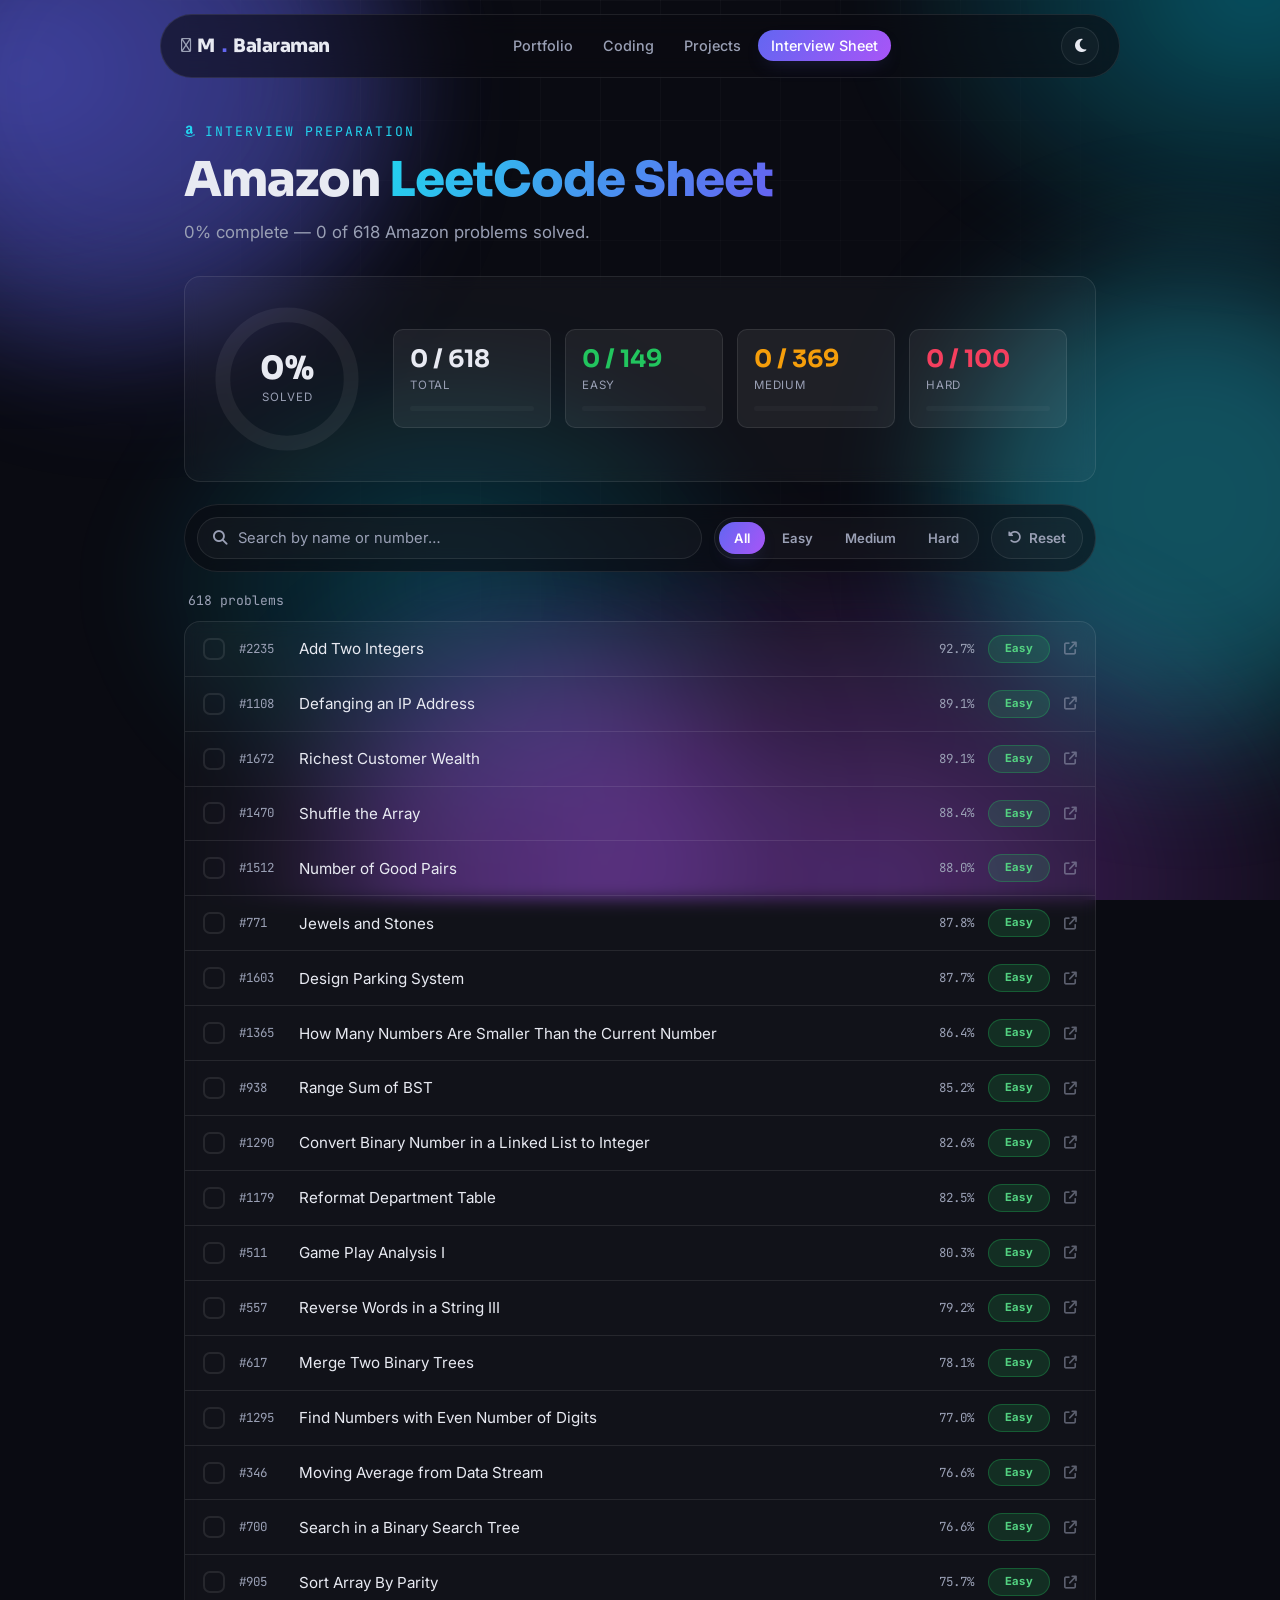
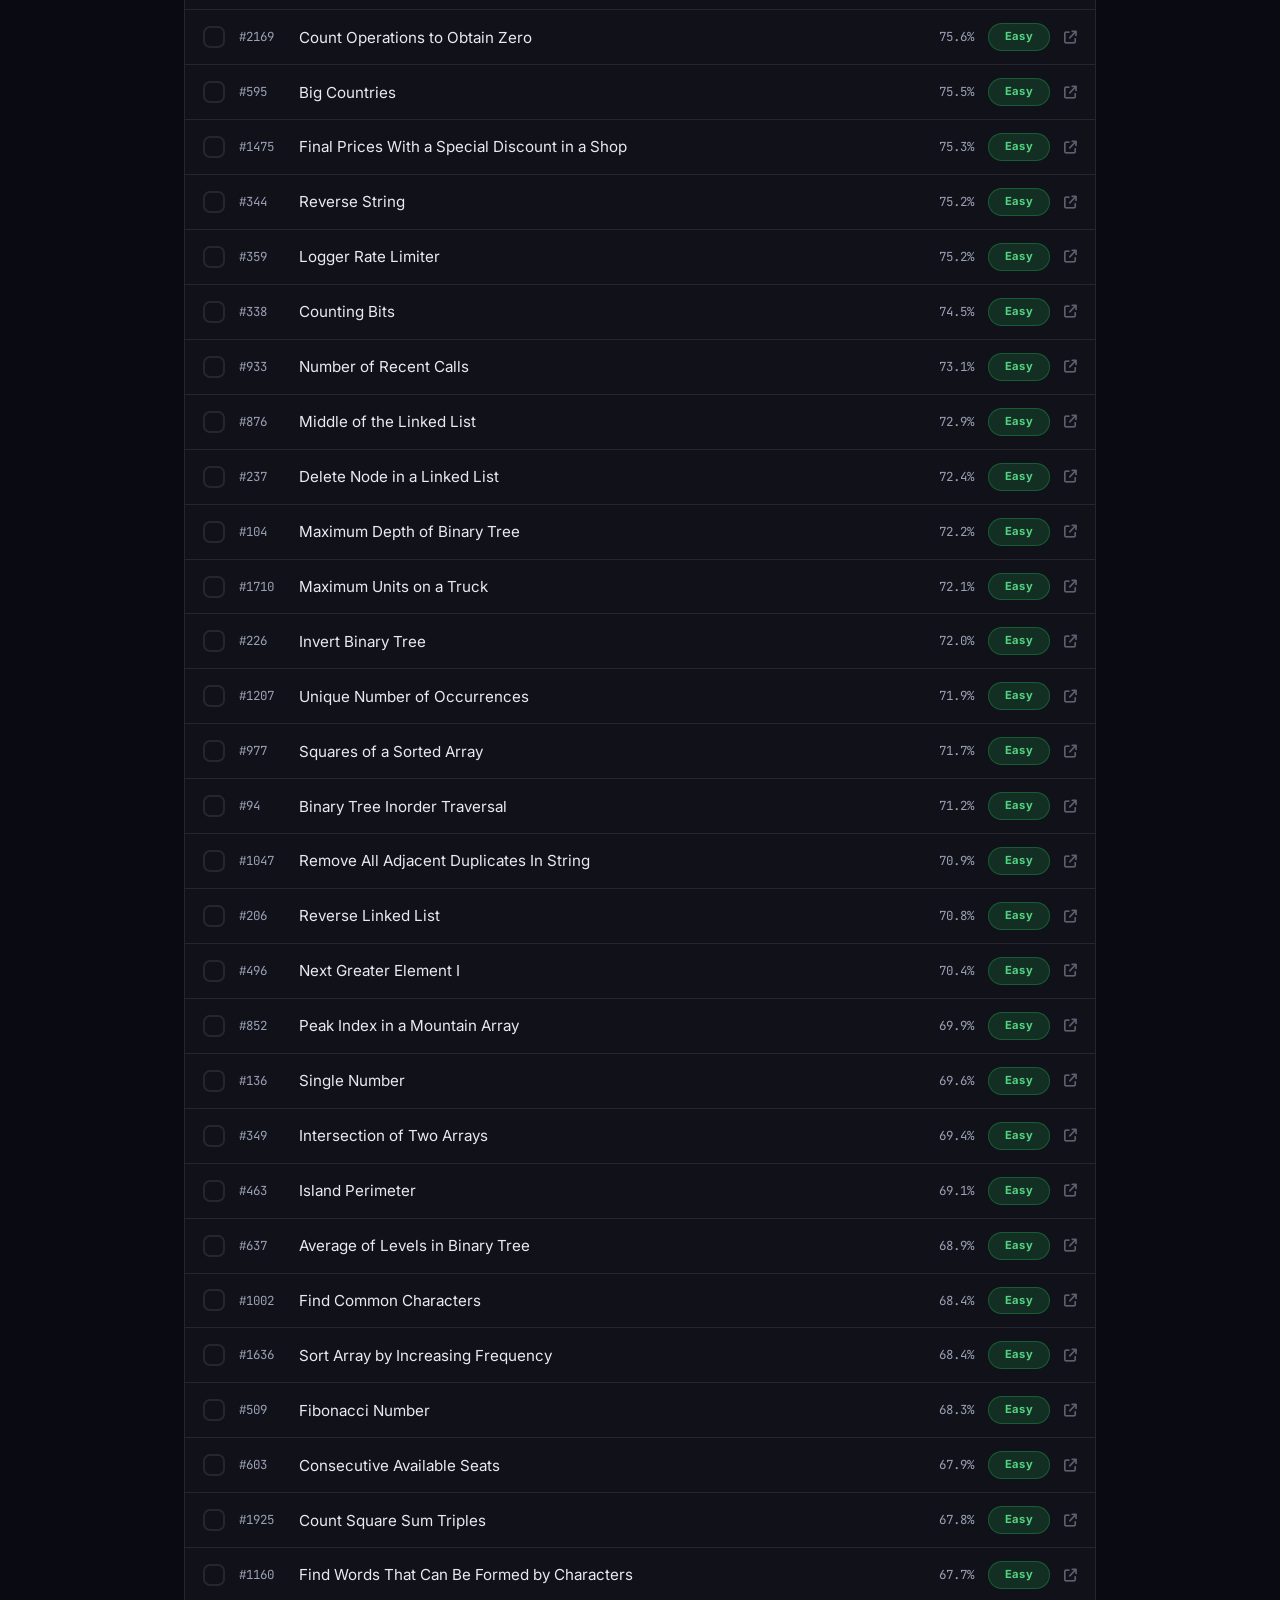
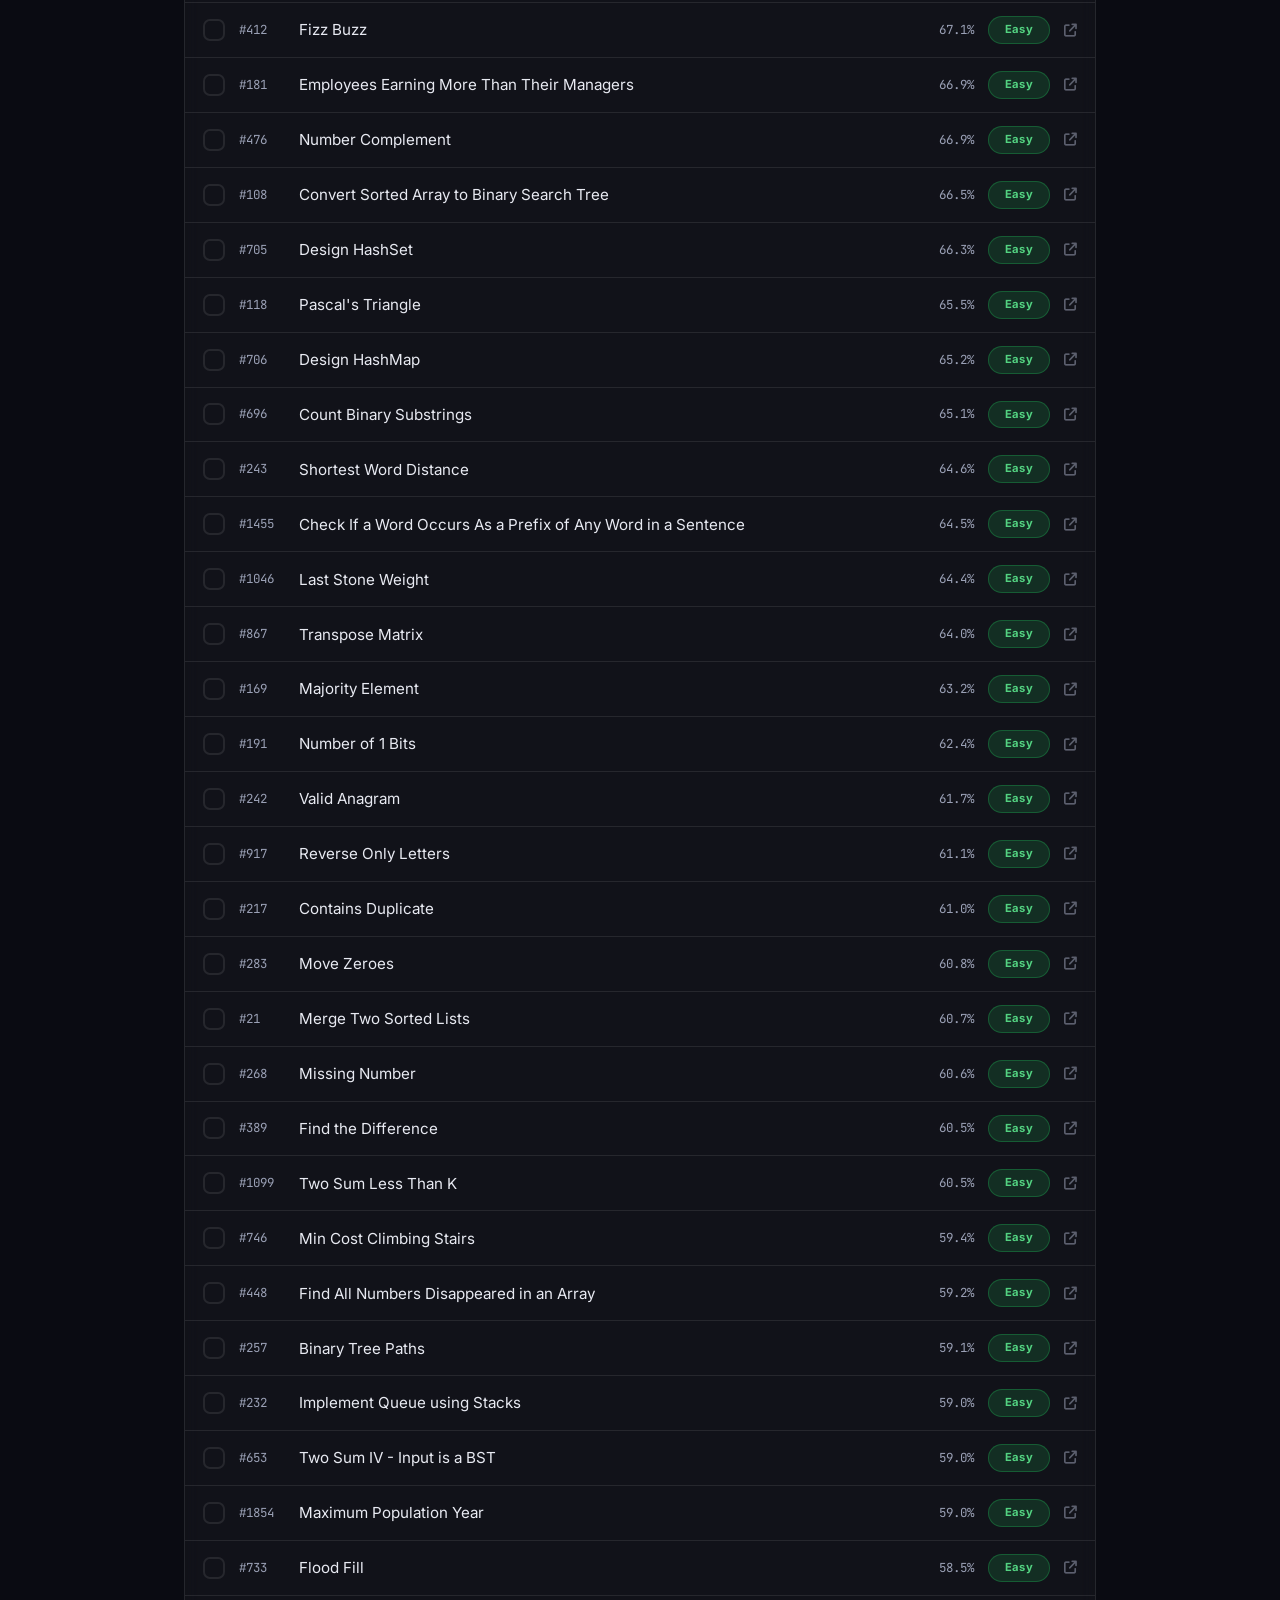
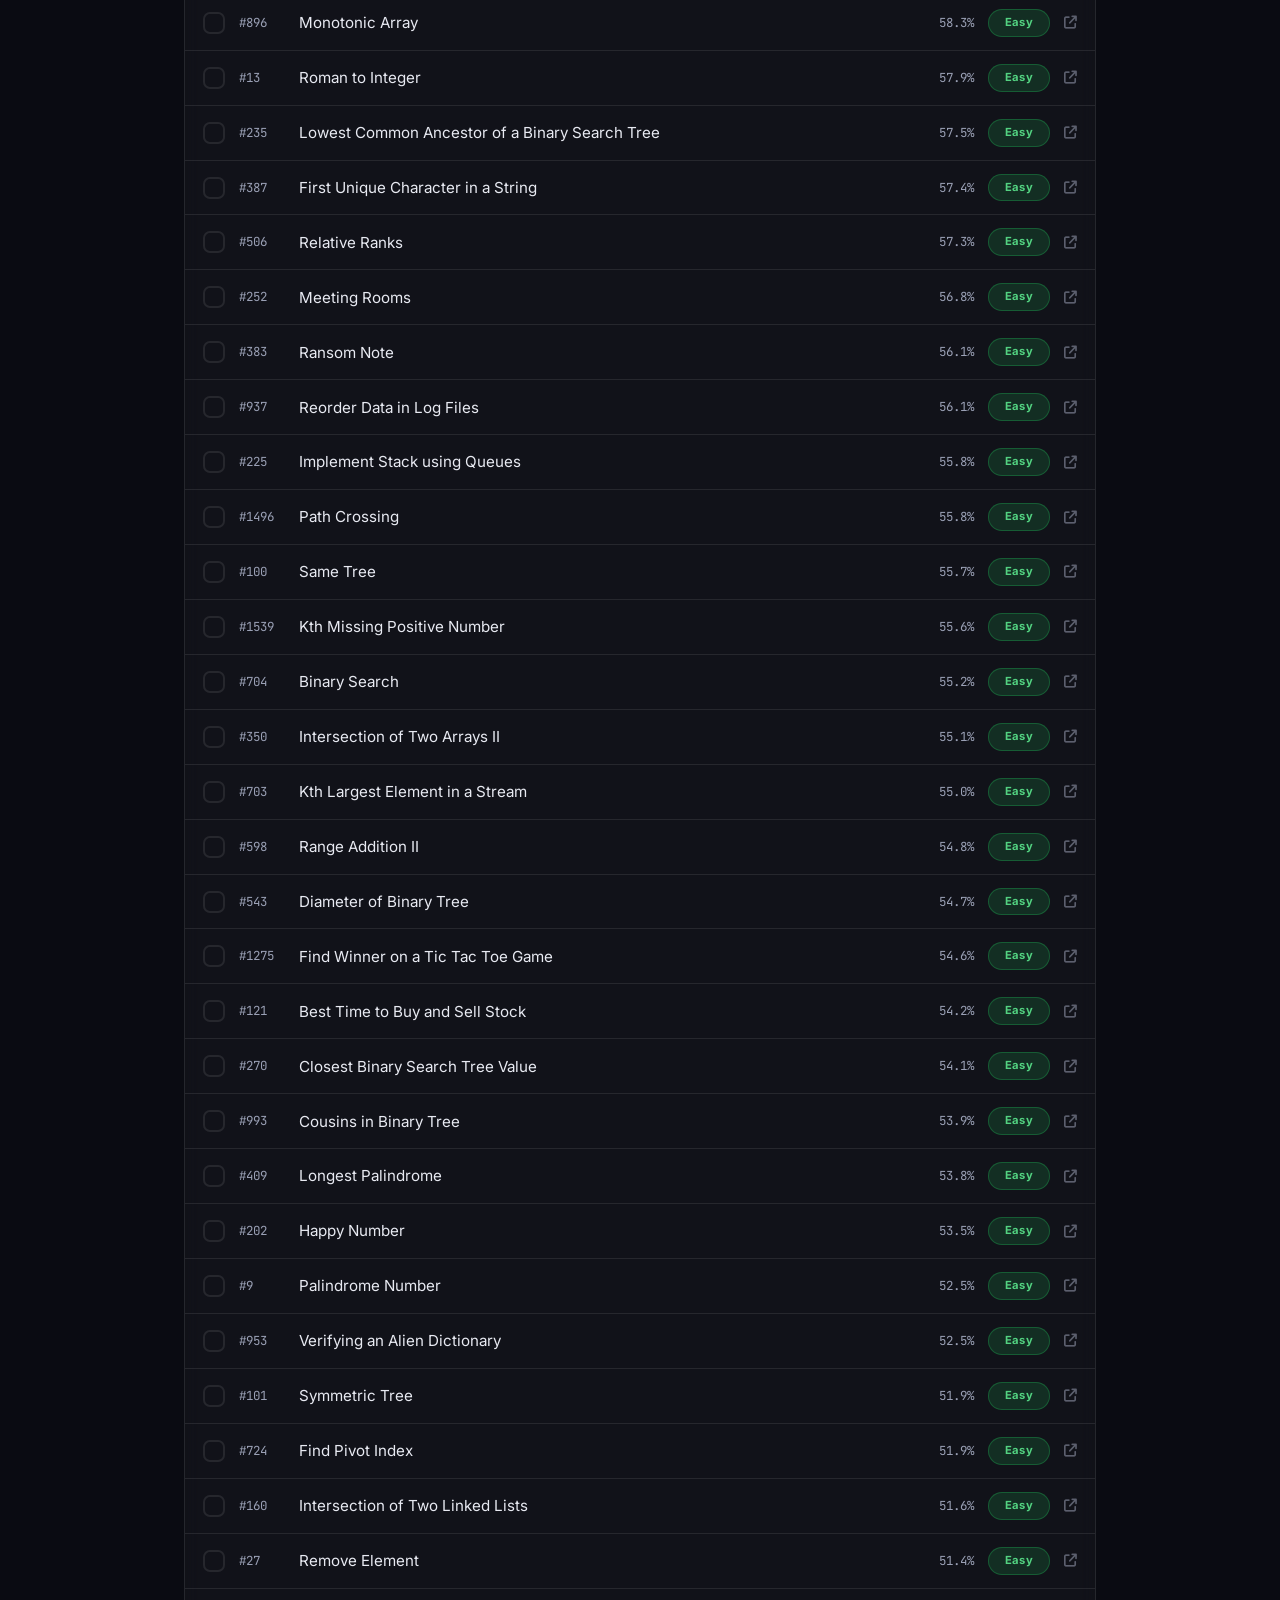
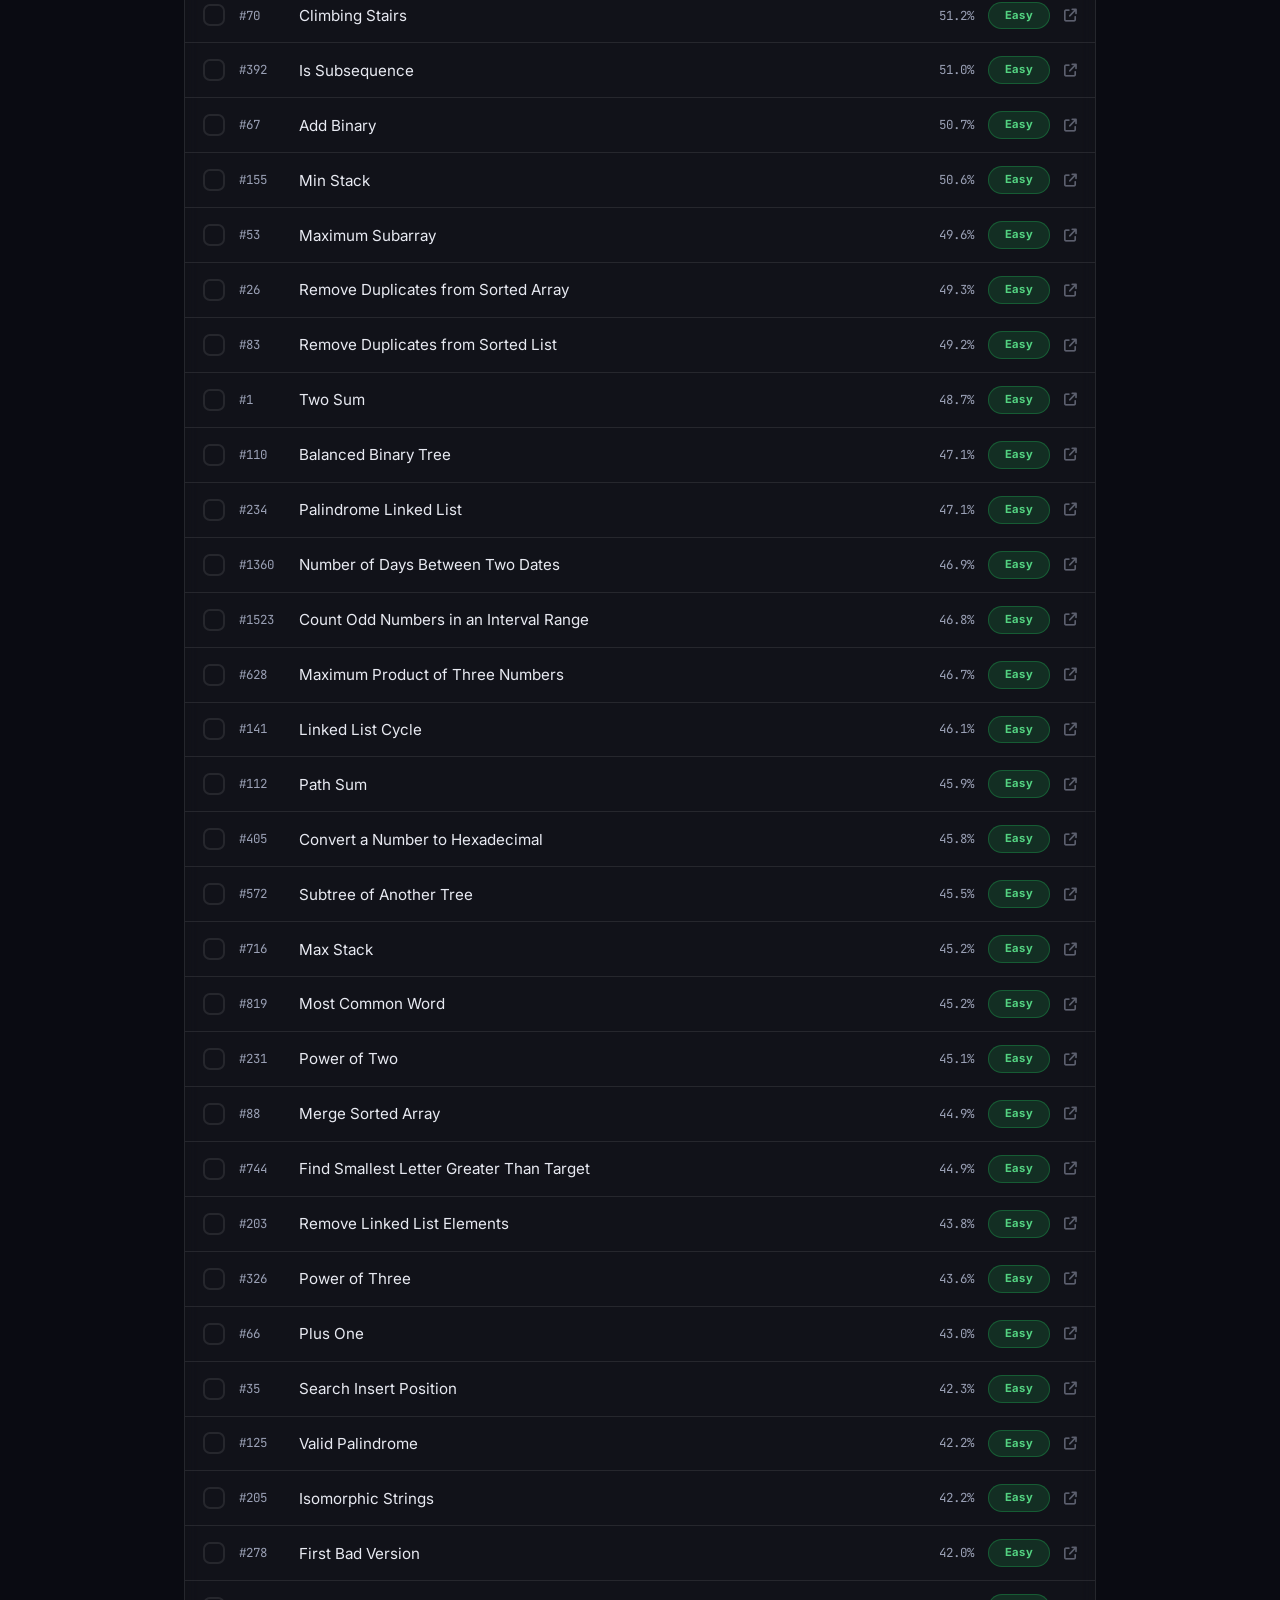
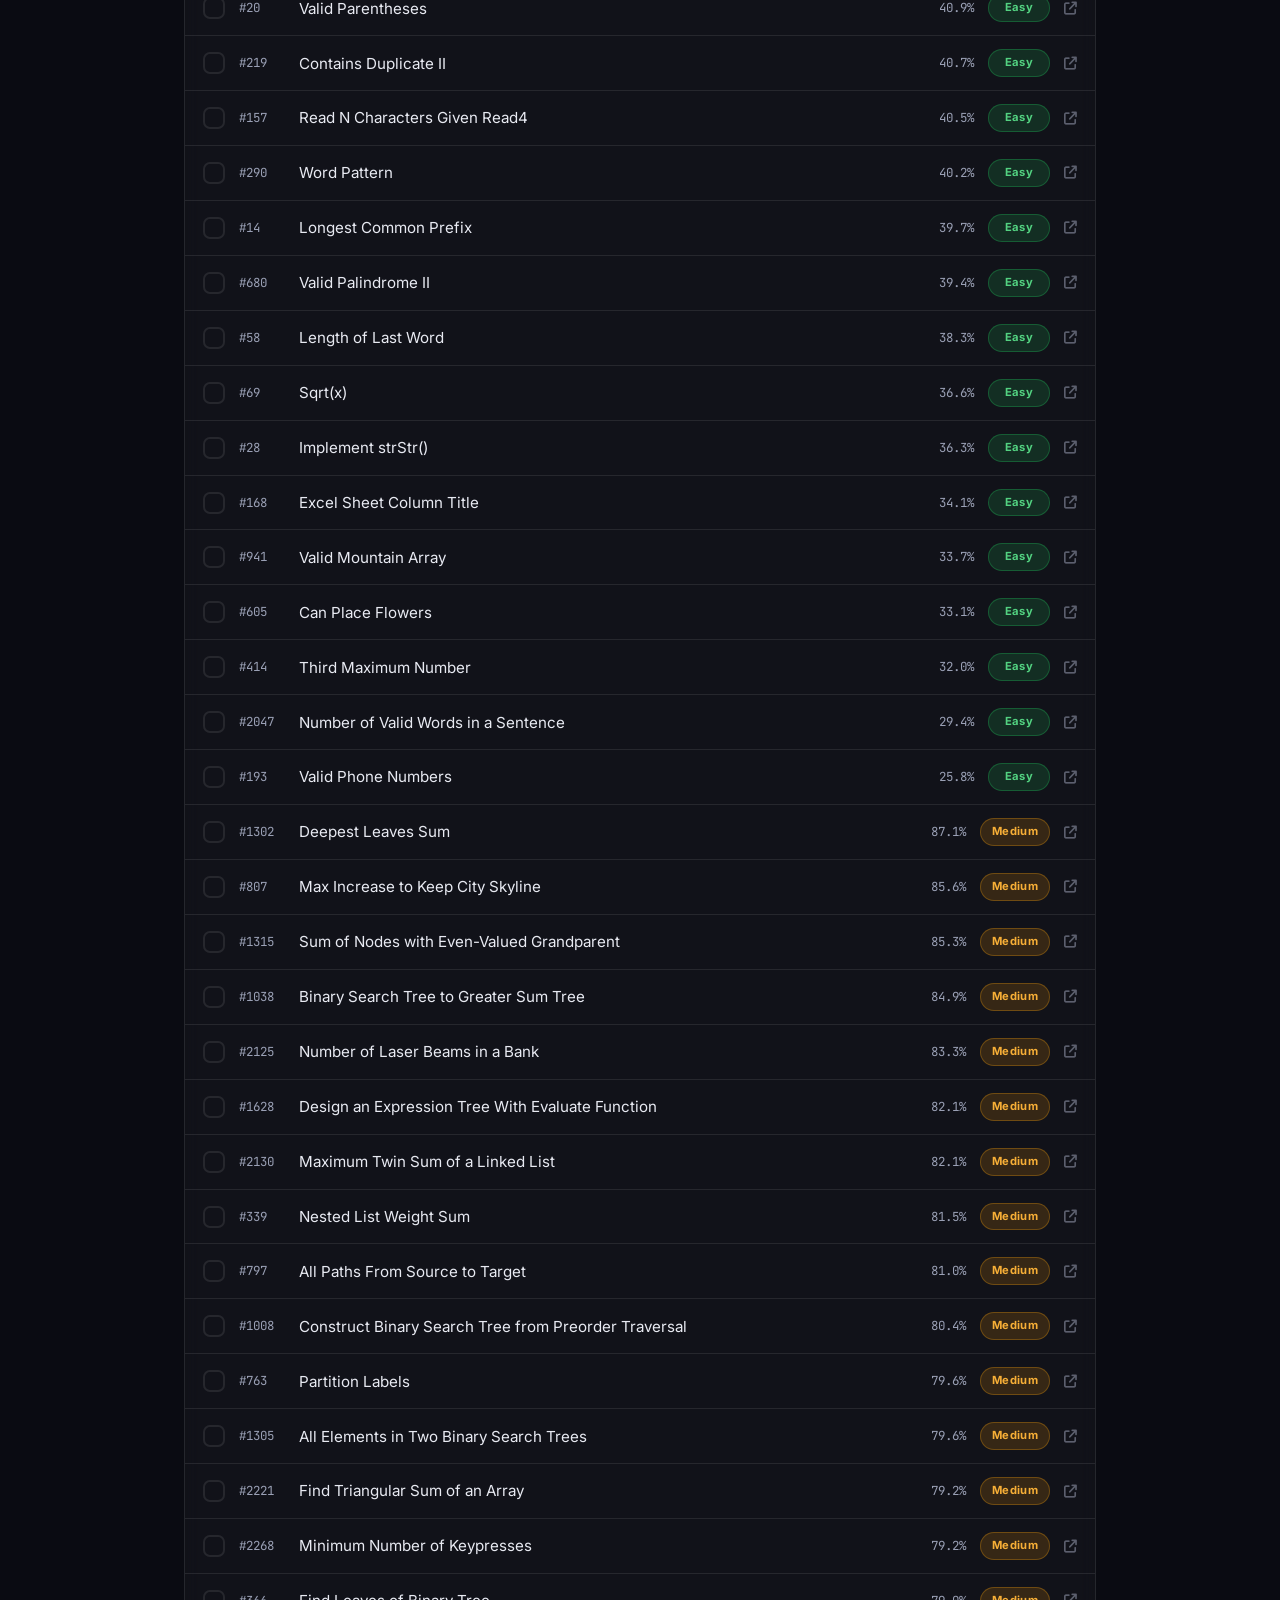
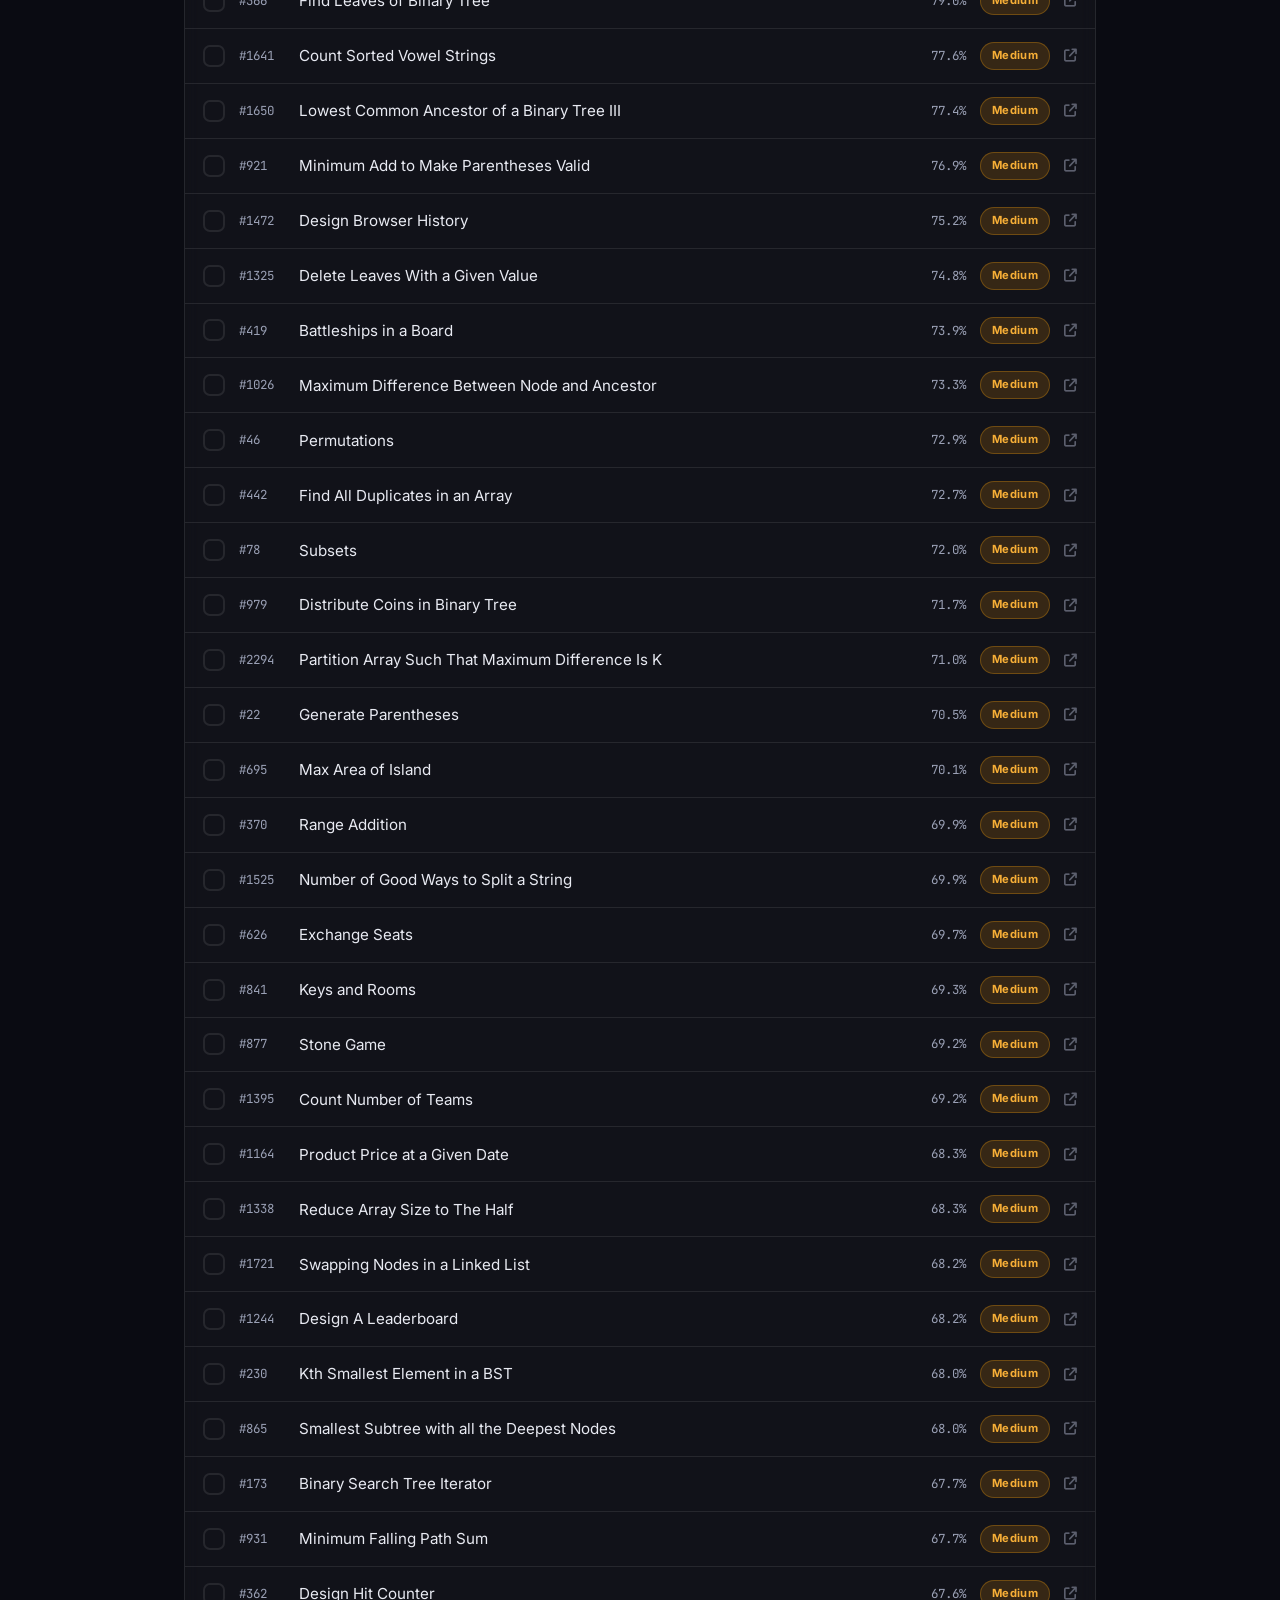
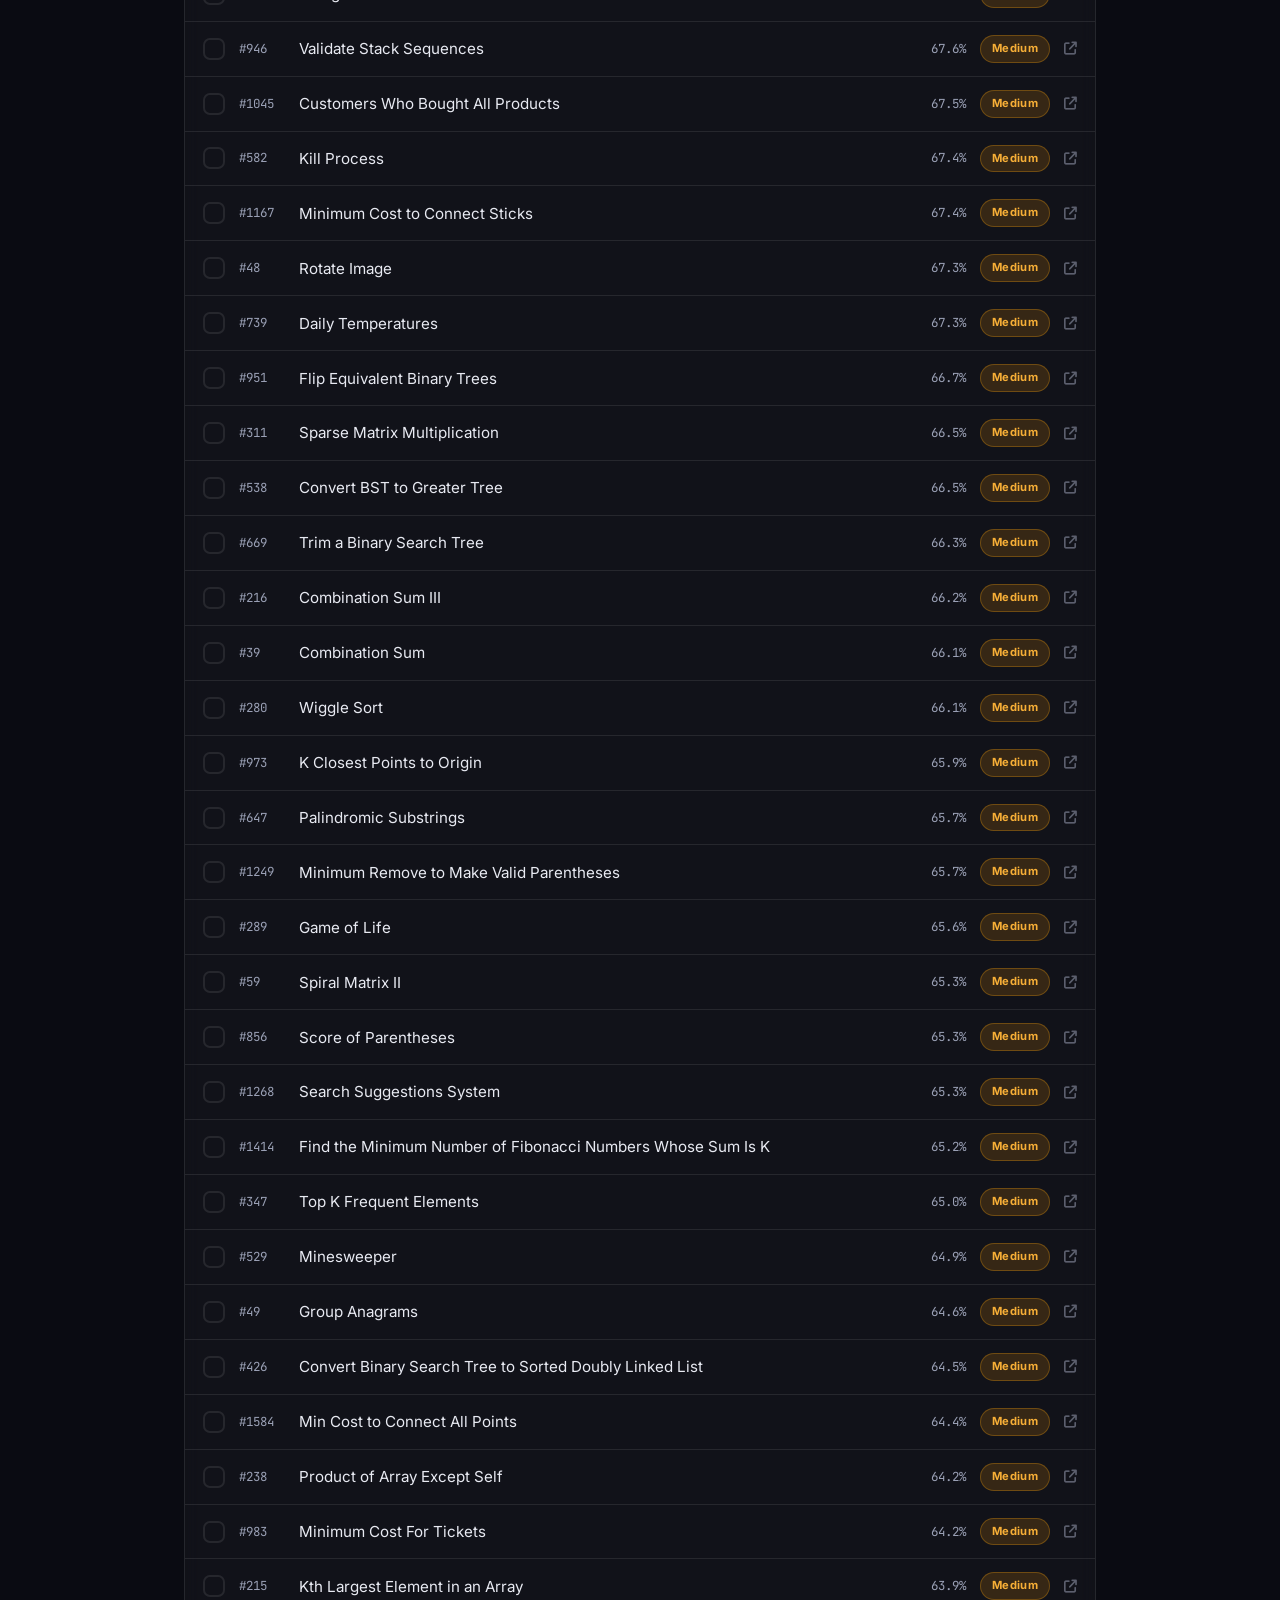
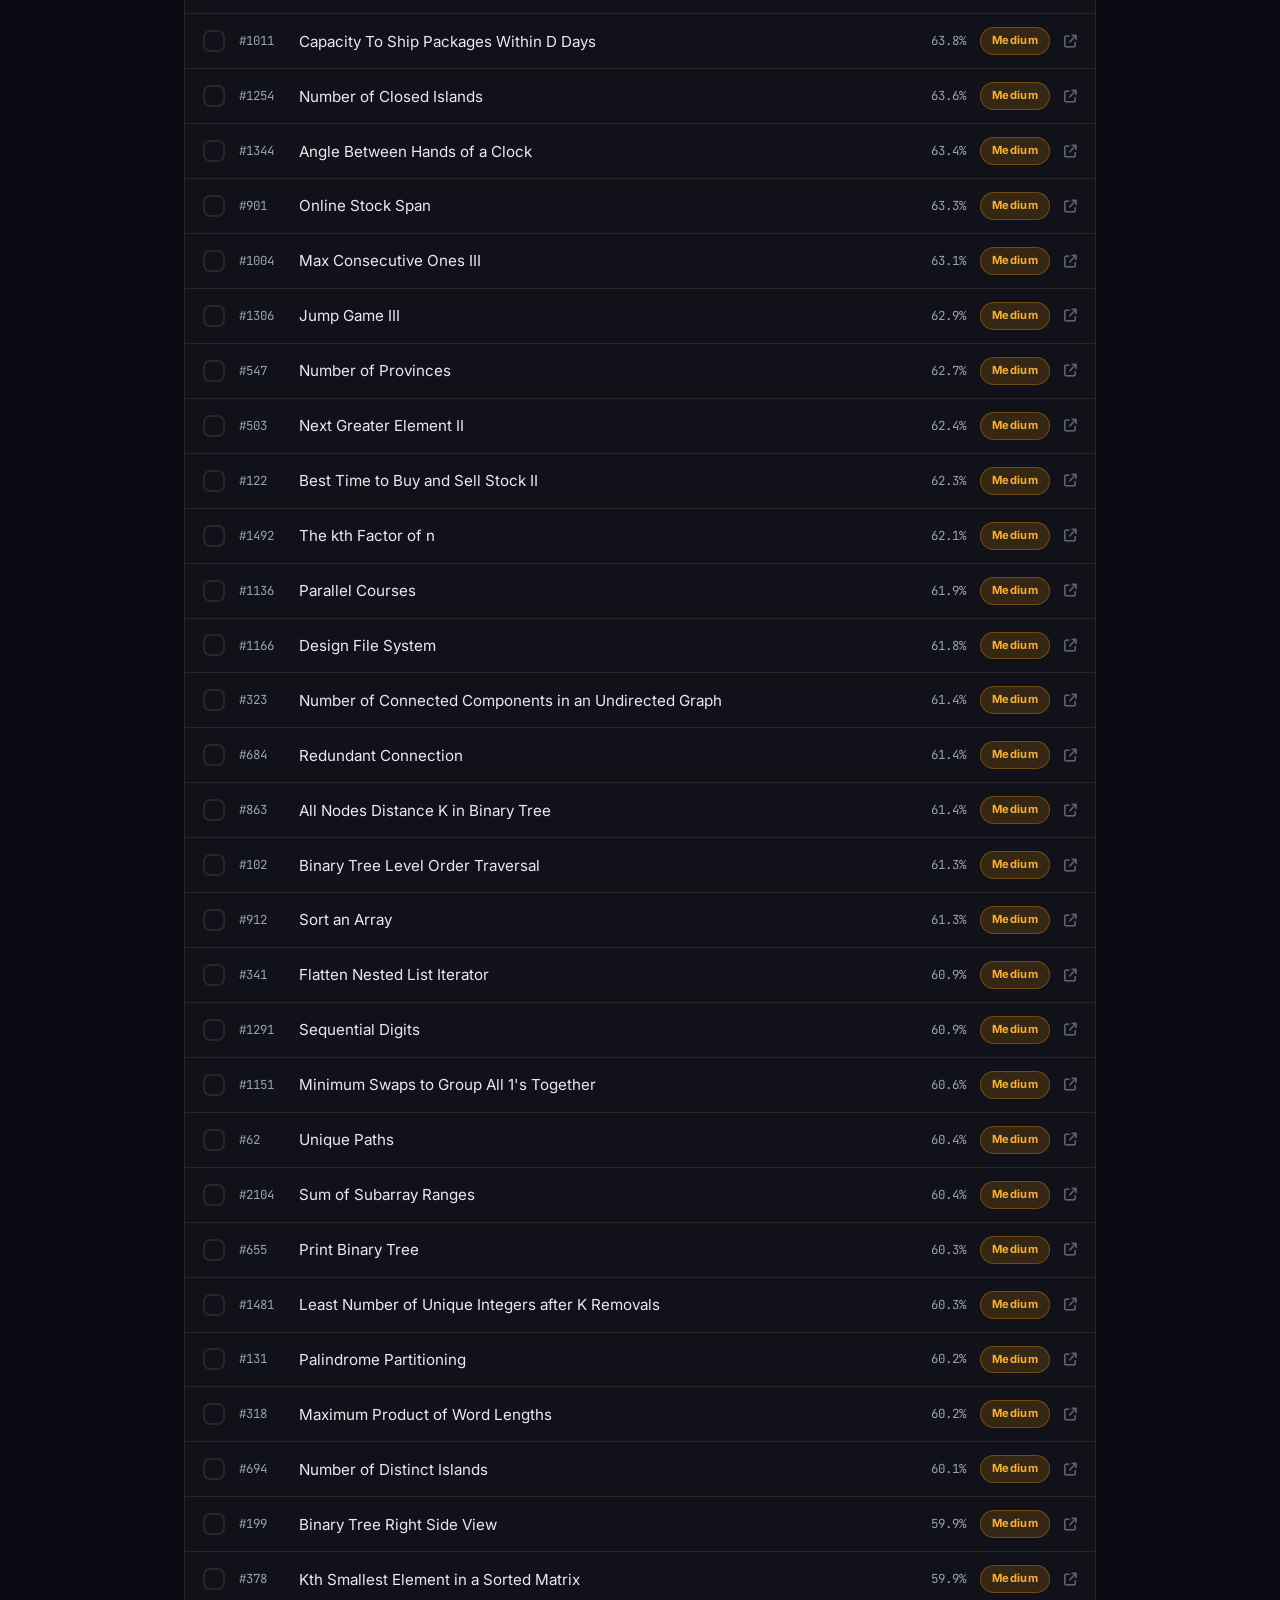
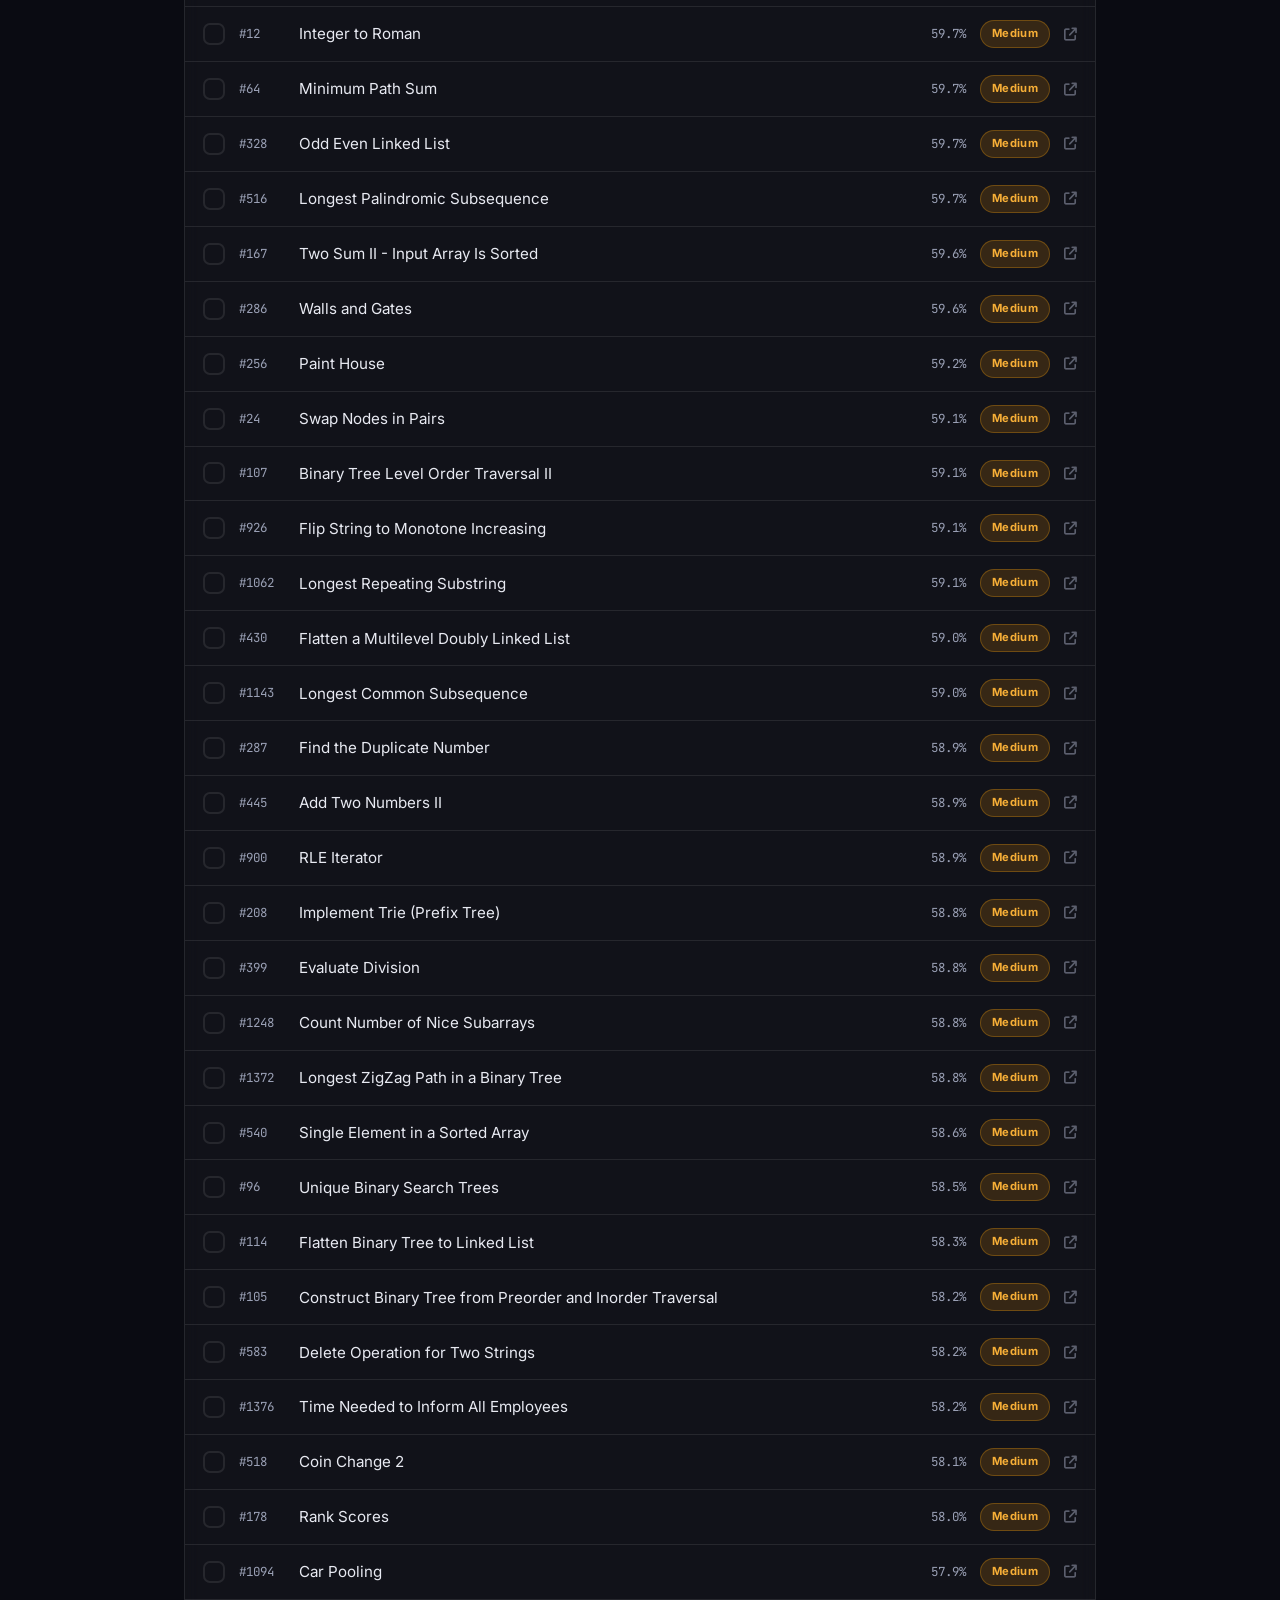
==== commit d7960836: "Add files via upload" ====
--- a/amazon.html
+++ b/amazon.html
@@ -1,164 +1,634 @@
 <!DOCTYPE html>
-<html lang="en">
+<html lang="en" data-theme="dark">
 <head>
-<meta charset="UTF-8">
-<meta name="viewport" content="width=device-width, initial-scale=1.0">
-<title>Amazon LeetCode Tracker</title>
-<style>
-  *{box-sizing:border-box;margin:0;padding:0}
-  body{font-family:-apple-system,BlinkMacSystemFont,'Segoe UI',sans-serif;background:#f5f5f0;color:#1a1a1a;min-height:100vh;padding:24px 16px}
-  .container{max-width:780px;margin:0 auto}
-  h1{font-size:22px;font-weight:600;letter-spacing:-0.4px;margin-bottom:4px}
-  .subtitle{font-size:13px;color:#666;margin-bottom:16px}
-  .stats{display:grid;grid-template-columns:repeat(4,1fr);gap:10px;margin-bottom:14px}
-  .stat{background:#fff;border:1px solid #e5e5e0;border-radius:10px;padding:12px 14px}
-  .stat-num{font-size:22px;font-weight:600;line-height:1.2}
-  .stat-lbl{font-size:11px;color:#888;text-transform:uppercase;letter-spacing:0.5px;margin-top:2px}
-  .stat-num.all{color:#1a1a1a}.stat-num.easy{color:#3B6D11}.stat-num.med{color:#BA7517}.stat-num.hard{color:#A32D2D}
-  .progress-bar{background:#e5e5e0;border-radius:99px;height:7px;overflow:hidden;margin-bottom:16px}
-  .progress-fill{height:100%;background:#3B6D11;border-radius:99px;transition:width 0.4s ease}
-  .controls{display:flex;gap:8px;margin-bottom:14px;flex-wrap:wrap}
-  .search-wrap{flex:1;min-width:180px;position:relative}
-  .search-wrap input{width:100%;padding:0 10px 0 34px;height:36px;font-size:13px;background:#fff;border:1px solid #ddd;border-radius:8px;color:#1a1a1a;outline:none}
-  .search-wrap input:focus{border-color:#999}
-  .search-icon{position:absolute;left:10px;top:50%;transform:translateY(-50%);color:#aaa;font-size:15px;pointer-events:none}
-  .tabs{display:flex;gap:4px}
-  .tab{padding:0 14px;height:36px;font-size:12px;font-weight:500;border:1px solid #ddd;border-radius:8px;background:#fff;color:#666;cursor:pointer;transition:all 0.15s}
-  .tab:hover{background:#f5f5f0}
-  .tab.active{background:#1a1a1a;color:#fff;border-color:#1a1a1a}
-  .reset-btn{padding:0 12px;height:36px;font-size:12px;font-weight:500;border:1px solid #ddd;border-radius:8px;background:#fff;color:#888;cursor:pointer}
-  .reset-btn:hover{background:#fff0f0;color:#A32D2D;border-color:#f0aaaa}
-  .list{background:#fff;border:1px solid #e5e5e0;border-radius:12px;overflow:hidden}
-  .item{display:flex;align-items:center;gap:10px;padding:10px 14px;border-bottom:1px solid #f0f0eb;cursor:pointer;transition:background 0.1s;user-select:none}
-  .item:last-child{border-bottom:none}
-  .item:hover{background:#fafaf8}
-  .item.done{background:#fafff8}
-  .cb{width:18px;height:18px;border:2px solid #ccc;border-radius:5px;flex-shrink:0;display:flex;align-items:center;justify-content:center;transition:all 0.15s;font-size:11px;font-weight:700}
-  .cb.checked{background:#3B6D11;border-color:#3B6D11;color:#fff}
-  .num{font-size:11px;color:#aaa;font-family:'Courier New',monospace;min-width:40px;flex-shrink:0}
-  .prob-title{font-size:13px;color:#1a1a1a;flex:1;line-height:1.4;text-decoration:none}
-  .prob-title:hover{color:#3b82f6}
-  .item.done .prob-title{text-decoration:line-through;color:#aaa}
-  .acc{font-size:11px;color:#bbb;min-width:44px;text-align:right;flex-shrink:0}
-  .badge{font-size:10px;font-weight:600;padding:3px 8px;border-radius:99px;min-width:52px;text-align:center;flex-shrink:0}
-  .badge.E{background:#EAF3DE;color:#2d5a0e}.badge.M{background:#FEF3E2;color:#9a5f0a}.badge.H{background:#FEECEC;color:#8b2020}
-  .empty{padding:40px;text-align:center;color:#aaa;font-size:14px}
-  .lc-link{font-size:11px;color:#3b82f6;text-decoration:none;flex-shrink:0;opacity:0.6}
-  .lc-link:hover{opacity:1}
-  @media(max-width:500px){
-    .stats{grid-template-columns:repeat(2,1fr)}
-    .acc{display:none}
-  }
-</style>
+    <meta charset="UTF-8" />
+    <meta name="viewport" content="width=device-width, initial-scale=1.0" />
+    <meta name="description" content="Amazon interview prep — a curated LeetCode problem sheet with live progress tracking, by M Balaraman." />
+    <meta name="author" content="M Balaraman" />
+    <title>Amazon Interview Sheet | M Balaraman</title>
+    <script>
+        /* set theme before first paint to avoid a flash of the wrong theme (shared with portfolio) */
+        (function () {
+            try {
+                var t = localStorage.getItem("theme");
+                if (t) document.documentElement.setAttribute("data-theme", t);
+            } catch (e) {}
+        })();
+    </script>
+    <meta name="theme-color" content="#0a0b12" />
+
+    <link rel="preconnect" href="https://fonts.googleapis.com" />
+    <link rel="preconnect" href="https://fonts.gstatic.com" crossorigin />
+    <link href="https://fonts.googleapis.com/css2?family=Sora:wght@400;500;600;700;800&family=Inter:wght@300;400;500;600;700&family=JetBrains+Mono:wght@400;500&display=swap" rel="stylesheet" />
+    <link rel="stylesheet" href="https://cdnjs.cloudflare.com/ajax/libs/font-awesome/6.5.1/css/all.min.css" integrity="sha512-DTOQO9RWCH3ppGqcWaEA1BIZOC6xxalwEsw9c2QQeAIftl+Vegovlnee1c9QX4TctnWMn13TZye+giMm8e2LwA==" crossorigin="anonymous" referrerpolicy="no-referrer" />
+
+    <style>
+        /* ============================================================
+           THEME TOKENS  (shared design language with the portfolio)
+        ============================================================ */
+        :root {
+            --font-display: "Sora", system-ui, sans-serif;
+            --font-body: "Inter", system-ui, sans-serif;
+            --font-mono: "JetBrains Mono", monospace;
+
+            --accent: #6366f1;
+            --accent-2: #22d3ee;
+            --accent-3: #a855f7;
+            --gradient: linear-gradient(120deg, var(--accent-2), var(--accent), var(--accent-3));
+
+            --easy: #22c55e;
+            --med:  #f59e0b;
+            --hard: #f43f5e;
+
+            --radius: 16px;
+            --radius-sm: 10px;
+            --maxw: 960px;
+            --ease: cubic-bezier(0.16, 1, 0.3, 1);
+            --shadow: 0 20px 50px -20px rgba(0, 0, 0, 0.45);
+        }
+
+        html[data-theme="dark"] {
+            --bg: #0a0b12;
+            --bg-2: #10121d;
+            --surface: rgba(255, 255, 255, 0.03);
+            --surface-2: rgba(255, 255, 255, 0.06);
+            --border: rgba(255, 255, 255, 0.09);
+            --text: #e8eaf2;
+            --text-dim: #9aa0b5;
+            --nav-bg: rgba(10, 11, 18, 0.6);
+            --glow: rgba(99, 102, 241, 0.25);
+        }
+
+        html[data-theme="light"] {
+            --bg: #f6f7fb;
+            --bg-2: #eef0f7;
+            --surface: #ffffff;
+            --surface-2: #eef1f8;
+            --border: rgba(15, 23, 42, 0.12);
+            --text: #14161f;
+            --text-dim: #55607a;
+            --nav-bg: rgba(246, 247, 251, 0.72);
+            --glow: rgba(99, 102, 241, 0.18);
+            --accent-2: #0e7490;
+        }
+
+        html[data-theme="light"] .tile,
+        html[data-theme="light"] .dash,
+        html[data-theme="light"] .list { box-shadow: 0 6px 20px -12px rgba(15, 23, 42, 0.18); }
+        html[data-theme="light"] .prob-title { color: #4f46e5; }
+        html[data-theme="light"] .chip.E { color: #15803d; }
+        html[data-theme="light"] .chip.M { color: #b45309; }
+        html[data-theme="light"] .chip.H { color: #be123c; }
+
+        /* ============================================================
+           BASE
+        ============================================================ */
+        *, *::before, *::after { box-sizing: border-box; margin: 0; padding: 0; }
+        html { scroll-behavior: smooth; }
+        body {
+            font-family: var(--font-body);
+            background: var(--bg);
+            color: var(--text);
+            line-height: 1.6;
+            overflow-x: hidden;
+            transition: background 0.5s var(--ease), color 0.5s var(--ease);
+            -webkit-font-smoothing: antialiased;
+        }
+
+        .bg-fx { position: fixed; inset: 0; z-index: -2; overflow: hidden; }
+        .aurora {
+            position: absolute; inset: -25%; pointer-events: none;
+            background:
+                radial-gradient(38% 40% at 18% 22%, rgba(99, 102, 241, 0.40), transparent 60%),
+                radial-gradient(34% 36% at 82% 16%, rgba(34, 211, 238, 0.34), transparent 60%),
+                radial-gradient(42% 44% at 62% 82%, rgba(168, 85, 247, 0.36), transparent 62%),
+                radial-gradient(30% 32% at 40% 60%, rgba(34, 211, 238, 0.22), transparent 60%);
+            filter: blur(30px) saturate(130%);
+            animation: aurora-drift 26s ease-in-out infinite alternate;
+            will-change: transform;
+        }
+        html[data-theme="light"] .aurora { opacity: 0.4; }
+        @keyframes aurora-drift {
+            0%   { transform: translate3d(0, 0, 0) rotate(0deg) scale(1); }
+            50%  { transform: translate3d(-3%, 2%, 0) rotate(4deg) scale(1.08); }
+            100% { transform: translate3d(3%, -2%, 0) rotate(-3deg) scale(1.12); }
+        }
+        .blob {
+            position: absolute; border-radius: 50%; filter: blur(70px);
+            opacity: 0.35; animation: float 20s var(--ease) infinite alternate; will-change: transform;
+        }
+        .blob.b1 { width: 500px; height: 500px; background: var(--accent); top: -160px; left: -120px; }
+        .blob.b2 { width: 460px; height: 460px; background: var(--accent-2); top: 30%; right: -140px; animation-delay: -6s; }
+        .blob.b3 { width: 420px; height: 420px; background: var(--accent-3); bottom: -160px; left: 25%; animation-delay: -12s; }
+        html[data-theme="light"] .blob { opacity: 0.18; }
+        @keyframes float {
+            0%   { transform: translate(0,0) scale(1); }
+            100% { transform: translate(40px, 60px) scale(1.15); }
+        }
+        .grid-overlay {
+            position: fixed; inset: 0; z-index: -1; pointer-events: none;
+            background-image:
+                linear-gradient(var(--border) 1px, transparent 1px),
+                linear-gradient(90deg, var(--border) 1px, transparent 1px);
+            background-size: 60px 60px;
+            mask-image: radial-gradient(ellipse at 50% 0%, black, transparent 70%);
+            -webkit-mask-image: radial-gradient(ellipse at 50% 0%, black, transparent 70%);
+            opacity: 0.35;
+        }
+
+        a { color: inherit; text-decoration: none; }
+        ::selection { background: var(--accent); color: #fff; }
+
+        .skip-link {
+            position: fixed; top: -60px; left: 16px; z-index: 1100;
+            background: var(--accent); color: #fff; padding: 10px 18px; border-radius: 8px;
+            font-weight: 600; transition: top 0.25s var(--ease);
+        }
+        .skip-link:focus { top: 16px; }
+        a:focus-visible, button:focus-visible {
+            outline: 2px solid var(--accent); outline-offset: 3px; border-radius: 8px;
+        }
+
+        #scroll-progress {
+            position: fixed; top: 0; left: 0; height: 3px; width: 0%;
+            background: var(--gradient); z-index: 1000;
+        }
+
+        .wrap { max-width: var(--maxw); margin: 0 auto; padding: 0 24px; }
+
+        /* ============================================================
+           NAV  (same glass pill as portfolio)
+        ============================================================ */
+        nav {
+            position: fixed; top: 14px; left: 50%; transform: translateX(-50%);
+            width: min(960px, calc(100% - 28px)); z-index: 900;
+            display: flex; align-items: center; justify-content: space-between;
+            padding: 12px 20px; border-radius: 999px;
+            background: var(--nav-bg); backdrop-filter: blur(12px); -webkit-backdrop-filter: blur(12px);
+            border: 1px solid var(--border);
+            transition: padding 0.4s var(--ease), box-shadow 0.4s var(--ease), background 0.4s var(--ease);
+        }
+        nav.scrolled { padding: 8px 20px; box-shadow: var(--shadow); }
+        .logo { font-family: var(--font-display); font-weight: 800; font-size: 1.15rem; letter-spacing: -0.5px; display: inline-flex; align-items: center; gap: 7px; }
+        .logo span { color: var(--accent); }
+        .logo .back { font-size: 0.85rem; color: var(--text-dim); font-weight: 500; }
+        .nav-links { display: flex; align-items: center; gap: 4px; list-style: none; }
+        .nav-links a {
+            font-size: 0.9rem; font-weight: 500; color: var(--text-dim);
+            padding: 7px 13px; border-radius: 999px; position: relative;
+            transition: color 0.25s, background 0.25s, transform 0.25s;
+        }
+        .nav-links a:hover { color: var(--text); background: var(--surface-2); }
+        .nav-links a.active {
+            background: linear-gradient(120deg, var(--accent), var(--accent-3));
+            color: #fff; box-shadow: 0 8px 20px -8px var(--glow);
+        }
+        .nav-links a.active:hover { color: #fff; transform: translateY(-1px); }
+        .nav-right { display: flex; align-items: center; gap: 10px; }
+        .icon-btn {
+            width: 38px; height: 38px; border-radius: 50%; border: 1px solid var(--border);
+            background: var(--surface); color: var(--text); cursor: pointer;
+            display: grid; place-items: center; font-size: 0.95rem;
+            transition: transform 0.3s var(--ease), background 0.3s, border-color 0.3s, color 0.3s;
+        }
+        .icon-btn:hover { transform: translateY(-2px) rotate(-8deg); border-color: var(--accent); color: var(--accent); }
+        .burger { display: none; }
+
+        /* ============================================================
+           PAGE HEAD
+        ============================================================ */
+        main { padding-top: 118px; padding-bottom: 90px; }
+        .eyebrow {
+            font-family: var(--font-mono); font-size: 0.82rem; letter-spacing: 2px;
+            text-transform: uppercase; color: var(--accent-2); display: inline-flex; align-items: center; gap: 8px; margin-bottom: 12px;
+        }
+        .page-head h1 { font-family: var(--font-display); font-size: clamp(2rem, 5vw, 3rem); font-weight: 800; line-height: 1.1; letter-spacing: -1px; }
+        .page-head h1 .grad { background: var(--gradient); -webkit-background-clip: text; background-clip: text; color: transparent; background-size: 200% auto; animation: shimmer 6s linear infinite; }
+        @keyframes shimmer { to { background-position: 200% center; } }
+        .page-head p.sub { color: var(--text-dim); margin-top: 12px; max-width: 620px; font-size: 1.05rem; }
+
+        /* ============================================================
+           DASHBOARD:  progress ring + difficulty tiles
+        ============================================================ */
+        .dash {
+            display: grid; grid-template-columns: auto 1fr; gap: 32px; align-items: center;
+            background: var(--surface); border: 1px solid var(--border); border-radius: var(--radius);
+            padding: 28px; margin: 30px 0 22px; backdrop-filter: blur(8px);
+        }
+        .ring-wrap { position: relative; width: 148px; height: 148px; flex-shrink: 0; }
+        .ring-wrap svg { width: 100%; height: 100%; transform: rotate(-90deg); }
+        .ring-track { fill: none; stroke: var(--surface-2); stroke-width: 12; }
+        .ring-fill {
+            fill: none; stroke: url(#ringGrad); stroke-width: 12; stroke-linecap: round;
+            transition: stroke-dashoffset 0.9s var(--ease);
+        }
+        .ring-center { position: absolute; inset: 0; display: grid; place-content: center; text-align: center; }
+        .ring-center .pct { font-family: var(--font-display); font-size: 2rem; font-weight: 800; line-height: 1; }
+        .ring-center .pct-lbl { font-size: 0.72rem; color: var(--text-dim); text-transform: uppercase; letter-spacing: 1px; margin-top: 4px; }
+
+        .tiles { display: grid; grid-template-columns: repeat(4, 1fr); gap: 14px; }
+        .tile {
+            background: var(--surface-2); border: 1px solid var(--border); border-radius: var(--radius-sm);
+            padding: 16px; position: relative; overflow: hidden;
+            transition: transform 0.3s var(--ease), border-color 0.3s;
+        }
+        .tile:hover { transform: translateY(-3px); border-color: var(--accent); }
+        .tile .t-num { font-family: var(--font-display); font-size: 1.5rem; font-weight: 700; line-height: 1.1; }
+        .tile .t-lbl { font-size: 0.72rem; text-transform: uppercase; letter-spacing: 0.8px; color: var(--text-dim); margin-top: 3px; }
+        .tile .t-bar { height: 5px; border-radius: 99px; background: var(--surface); margin-top: 12px; overflow: hidden; }
+        .tile .t-bar span { display: block; height: 100%; border-radius: 99px; width: 0%; transition: width 0.9s var(--ease); }
+        .tile.all  .t-num { color: var(--text); }        .tile.all  .t-bar span { background: var(--gradient); }
+        .tile.easy .t-num { color: var(--easy); }         .tile.easy .t-bar span { background: var(--easy); }
+        .tile.med  .t-num { color: var(--med); }          .tile.med  .t-bar span { background: var(--med); }
+        .tile.hard .t-num { color: var(--hard); }         .tile.hard .t-bar span { background: var(--hard); }
+
+        /* ============================================================
+           CONTROLS:  search + segmented filter + reset
+        ============================================================ */
+        .controls {
+            display: flex; gap: 12px; align-items: center; flex-wrap: wrap;
+            position: sticky; top: 82px; z-index: 50;
+            padding: 12px; margin-bottom: 18px; border-radius: 999px;
+            background: var(--nav-bg); backdrop-filter: blur(12px); -webkit-backdrop-filter: blur(12px);
+            border: 1px solid var(--border);
+        }
+        .search { flex: 1; min-width: 200px; position: relative; }
+        .search i { position: absolute; left: 16px; top: 50%; transform: translateY(-50%); color: var(--text-dim); font-size: 0.9rem; pointer-events: none; }
+        .search input {
+            width: 100%; height: 42px; padding: 0 14px 0 40px; font-size: 0.92rem; font-family: var(--font-body);
+            background: var(--surface); border: 1px solid var(--border); border-radius: 999px; color: var(--text); outline: none;
+            transition: border-color 0.25s, background 0.25s;
+        }
+        .search input::placeholder { color: var(--text-dim); }
+        .search input:focus { border-color: var(--accent); background: var(--surface-2); }
+
+        .seg { position: relative; display: flex; gap: 2px; padding: 4px; background: var(--surface); border: 1px solid var(--border); border-radius: 999px; }
+        .seg button {
+            position: relative; z-index: 1; border: none; background: none; cursor: pointer;
+            font-family: var(--font-body); font-size: 0.82rem; font-weight: 600; color: var(--text-dim);
+            padding: 8px 15px; border-radius: 999px; transition: color 0.25s;
+        }
+        .seg button.active { color: #fff; }
+        .seg .seg-ind {
+            position: absolute; top: 4px; left: 4px; height: calc(100% - 8px); border-radius: 999px;
+            background: linear-gradient(120deg, var(--accent), var(--accent-3));
+            box-shadow: 0 8px 20px -8px var(--glow);
+            transition: transform 0.35s var(--ease), width 0.35s var(--ease); z-index: 0;
+        }
+        .reset {
+            display: inline-flex; align-items: center; gap: 7px; height: 42px; padding: 0 16px;
+            border: 1px solid var(--border); background: var(--surface); color: var(--text-dim);
+            border-radius: 999px; cursor: pointer; font-family: var(--font-body); font-size: 0.85rem; font-weight: 600;
+            transition: color 0.25s, border-color 0.25s, background 0.25s;
+        }
+        .reset:hover { color: var(--hard); border-color: var(--hard); background: var(--surface-2); }
+
+        /* ============================================================
+           PROBLEM LIST
+        ============================================================ */
+        .list-meta { font-size: 0.82rem; color: var(--text-dim); margin: 0 4px 10px; font-family: var(--font-mono); }
+        .list {
+            background: var(--surface); border: 1px solid var(--border); border-radius: var(--radius);
+            overflow: hidden; backdrop-filter: blur(8px);
+        }
+        .row {
+            display: flex; align-items: center; gap: 14px; padding: 13px 18px;
+            border-bottom: 1px solid var(--border); cursor: pointer; user-select: none;
+            position: relative; transition: background 0.2s;
+        }
+        .row:last-child { border-bottom: none; }
+        .row:hover { background: var(--surface-2); }
+        .row::before {
+            content: ""; position: absolute; left: 0; top: 0; bottom: 0; width: 3px;
+            background: var(--gradient); opacity: 0; transition: opacity 0.25s;
+        }
+        .row:hover::before { opacity: 1; }
+        .row.done { background: color-mix(in srgb, var(--easy) 8%, transparent); }
+
+        .cb {
+            width: 22px; height: 22px; border: 2px solid var(--border); border-radius: 7px; flex-shrink: 0;
+            display: grid; place-items: center; font-size: 0.7rem; color: transparent;
+            transition: background 0.25s var(--ease), border-color 0.25s, transform 0.25s var(--ease), color 0.2s;
+        }
+        .row:hover .cb { border-color: var(--accent); }
+        .cb.checked {
+            background: linear-gradient(120deg, var(--accent), var(--accent-3)); border-color: transparent; color: #fff;
+            transform: scale(1.05);
+        }
+        .num { font-family: var(--font-mono); font-size: 0.78rem; color: var(--text-dim); min-width: 46px; flex-shrink: 0; }
+        .prob-title { font-size: 0.95rem; color: var(--text); flex: 1; line-height: 1.4; transition: color 0.2s; }
+        .prob-title:hover { color: var(--accent-2); }
+        .row.done .prob-title { text-decoration: line-through; color: var(--text-dim); }
+        .acc { font-family: var(--font-mono); font-size: 0.78rem; color: var(--text-dim); min-width: 52px; text-align: right; flex-shrink: 0; }
+        .chip {
+            font-size: 0.7rem; font-weight: 700; padding: 4px 11px; border-radius: 999px;
+            min-width: 62px; text-align: center; flex-shrink: 0; letter-spacing: 0.3px;
+        }
+        .chip.E { background: color-mix(in srgb, var(--easy) 16%, transparent); color: color-mix(in srgb, var(--easy) 78%, white); border: 1px solid color-mix(in srgb, var(--easy) 30%, transparent); }
+        .chip.M { background: color-mix(in srgb, var(--med) 16%, transparent);  color: color-mix(in srgb, var(--med) 82%, white);  border: 1px solid color-mix(in srgb, var(--med) 30%, transparent); }
+        .chip.H { background: color-mix(in srgb, var(--hard) 16%, transparent); color: color-mix(in srgb, var(--hard) 82%, white); border: 1px solid color-mix(in srgb, var(--hard) 30%, transparent); }
+        .open { color: var(--text-dim); font-size: 0.82rem; flex-shrink: 0; opacity: 0.55; transition: opacity 0.2s, color 0.2s, transform 0.2s; }
+        .open:hover { opacity: 1; color: var(--accent-2); transform: translate(1px, -1px); }
+        .empty { padding: 54px; text-align: center; color: var(--text-dim); }
+
+        #to-top {
+            position: fixed; bottom: 26px; right: 26px; width: 48px; height: 48px; border-radius: 50%;
+            border: 1px solid var(--border); background: var(--nav-bg); backdrop-filter: blur(10px); color: var(--text);
+            cursor: pointer; display: grid; place-items: center; font-size: 1rem; z-index: 800;
+            opacity: 0; pointer-events: none; transform: translateY(12px);
+            transition: opacity 0.3s var(--ease), transform 0.3s var(--ease), border-color 0.3s, color 0.3s;
+        }
+        #to-top.show { opacity: 1; pointer-events: auto; transform: translateY(0); }
+        #to-top:hover { border-color: var(--accent); color: var(--accent); }
+
+        @media (prefers-reduced-motion: reduce) {
+            html { scroll-behavior: auto; }
+            *, *::before, *::after { animation: none !important; transition: none !important; }
+        }
+
+        /* ============================================================
+           RESPONSIVE
+        ============================================================ */
+        @media (max-width: 760px) {
+            .dash { grid-template-columns: minmax(0, 1fr); justify-items: center; text-align: center; }
+            .tiles { width: 100%; grid-template-columns: repeat(2, 1fr); }
+            .nav-links {
+                position: fixed; top: 74px; left: 50%; transform: translateX(-50%) scale(0.96);
+                flex-direction: column; align-items: stretch; width: min(300px, calc(100% - 28px));
+                background: var(--nav-bg); backdrop-filter: blur(18px); -webkit-backdrop-filter: blur(18px);
+                border: 1px solid var(--border); border-radius: var(--radius); padding: 12px; gap: 4px;
+                opacity: 0; pointer-events: none; transition: opacity 0.3s var(--ease), transform 0.3s var(--ease); box-shadow: var(--shadow);
+            }
+            .nav-links.open { opacity: 1; pointer-events: auto; transform: translateX(-50%) scale(1); }
+            .nav-links a { padding: 12px 14px; }
+            .burger { display: grid; }
+        }
+        @media (max-width: 520px) {
+            .controls { position: static; border-radius: var(--radius); }
+            .acc { display: none; }
+            .search { min-width: 100%; order: -1; }
+            .row { gap: 10px; padding: 12px 14px; }
+            .num { min-width: 40px; }
+        }
+    </style>
 </head>
 <body>
-<div class="container">
-  <h1>Amazon LeetCode Tracker</h1>
-  <div class="subtitle" id="sub">Loading…</div>
-  <div class="stats">
-    <div class="stat"><div class="stat-num all" id="s-done">0</div><div class="stat-lbl">Done</div></div>
-    <div class="stat"><div class="stat-num easy" id="s-easy">0/152</div><div class="stat-lbl">Easy</div></div>
-    <div class="stat"><div class="stat-num med" id="s-med">0/363</div><div class="stat-lbl">Medium</div></div>
-    <div class="stat"><div class="stat-num hard" id="s-hard">0/103</div><div class="stat-lbl">Hard</div></div>
-  </div>
-  <div class="progress-bar"><div class="progress-fill" id="prog" style="width:0%"></div></div>
-  <div class="controls">
-    <div class="search-wrap">
-      <span class="search-icon">🔍</span>
-      <input type="text" placeholder="Search by name or number…" id="srch" oninput="render()">
-    </div>
-    <div class="tabs">
-      <button class="tab active" onclick="setTab('all',this)">All</button>
-      <button class="tab" onclick="setTab('Easy',this)">Easy</button>
-      <button class="tab" onclick="setTab('Medium',this)">Medium</button>
-      <button class="tab" onclick="setTab('Hard',this)">Hard</button>
-    </div>
-    <button class="reset-btn" onclick="resetAll()">Reset</button>
-  </div>
-  <div class="list" id="list"></div>
-</div>
-
-<script>
+    <a href="#main" class="skip-link">Skip to content</a>
+    <div id="scroll-progress"></div>
+    <div class="bg-fx"><div class="aurora"></div><div class="blob b1"></div><div class="blob b2"></div><div class="blob b3"></div></div>
+    <div class="grid-overlay"></div>
+
+    <!-- ===================== NAV ===================== -->
+    <nav id="nav">
+        <a href="index.html" class="logo"><i class="fa-solid fa-arrow-left back" aria-hidden="true"></i> M<span>.</span>Balaraman</a>
+        <ul class="nav-links" id="navLinks">
+            <li><a href="index.html">Portfolio</a></li>
+            <li><a href="index.html#coding">Coding</a></li>
+            <li><a href="index.html#projects">Projects</a></li>
+            <li><a href="amazon.html" class="active" aria-current="page">Interview Sheet</a></li>
+        </ul>
+        <div class="nav-right">
+            <button class="icon-btn" id="themeToggle" aria-label="Toggle color theme"><i class="fa-solid fa-moon" aria-hidden="true"></i></button>
+            <button class="icon-btn burger" id="burger" aria-label="Toggle menu" aria-expanded="false" aria-controls="navLinks"><i class="fa-solid fa-bars" aria-hidden="true"></i></button>
+        </div>
+    </nav>
+
+    <main id="main">
+        <div class="wrap">
+            <!-- ===================== HEAD ===================== -->
+            <div class="page-head">
+                <span class="eyebrow"><i class="fa-brands fa-amazon" aria-hidden="true"></i> Interview Preparation</span>
+                <h1>Amazon <span class="grad">LeetCode Sheet</span></h1>
+                <p class="sub" id="sub">A curated set of the most-asked Amazon problems. Tick them off as you solve — progress saves to this browser automatically.</p>
+            </div>
+
+            <!-- ===================== DASHBOARD ===================== -->
+            <section class="dash" aria-label="Progress overview">
+                <div class="ring-wrap">
+                    <svg viewBox="0 0 120 120" role="img" aria-label="Overall completion">
+                        <defs>
+                            <linearGradient id="ringGrad" x1="0%" y1="0%" x2="100%" y2="100%">
+                                <stop offset="0%" stop-color="#22d3ee" />
+                                <stop offset="50%" stop-color="#6366f1" />
+                                <stop offset="100%" stop-color="#a855f7" />
+                            </linearGradient>
+                        </defs>
+                        <circle class="ring-track" cx="60" cy="60" r="52" />
+                        <circle class="ring-fill" id="ringFill" cx="60" cy="60" r="52" />
+                    </svg>
+                    <div class="ring-center">
+                        <div class="pct" id="ringPct">0%</div>
+                        <div class="pct-lbl">Solved</div>
+                    </div>
+                </div>
+                <div class="tiles">
+                    <div class="tile all"><div class="t-num" id="s-done">0</div><div class="t-lbl">Total</div><div class="t-bar"><span id="b-all"></span></div></div>
+                    <div class="tile easy"><div class="t-num" id="s-easy">0</div><div class="t-lbl">Easy</div><div class="t-bar"><span id="b-easy"></span></div></div>
+                    <div class="tile med"><div class="t-num" id="s-med">0</div><div class="t-lbl">Medium</div><div class="t-bar"><span id="b-med"></span></div></div>
+                    <div class="tile hard"><div class="t-num" id="s-hard">0</div><div class="t-lbl">Hard</div><div class="t-bar"><span id="b-hard"></span></div></div>
+                </div>
+            </section>
+
+            <!-- ===================== CONTROLS ===================== -->
+            <div class="controls">
+                <div class="search">
+                    <i class="fa-solid fa-magnifying-glass" aria-hidden="true"></i>
+                    <input type="text" id="srch" placeholder="Search by name or number…" aria-label="Search problems" />
+                </div>
+                <div class="seg" id="seg" role="tablist" aria-label="Filter by difficulty">
+                    <span class="seg-ind" id="segInd"></span>
+                    <button class="active" data-tab="all" role="tab" aria-selected="true">All</button>
+                    <button data-tab="Easy" role="tab" aria-selected="false">Easy</button>
+                    <button data-tab="Medium" role="tab" aria-selected="false">Medium</button>
+                    <button data-tab="Hard" role="tab" aria-selected="false">Hard</button>
+                </div>
+                <button class="reset" id="reset"><i class="fa-solid fa-rotate-left" aria-hidden="true"></i> Reset</button>
+            </div>
+
+            <div class="list-meta" id="listMeta"></div>
+            <div class="list" id="list"></div>
+        </div>
+    </main>
+
+    <button id="to-top" aria-label="Back to top"><i class="fa-solid fa-arrow-up" aria-hidden="true"></i></button>
+
+    <script>
 const ALL=[
 [2235,"Add Two Integers","92.7%","Easy"],[1108,"Defanging an IP Address","89.1%","Easy"],[1672,"Richest Customer Wealth","89.1%","Easy"],[1470,"Shuffle the Array","88.4%","Easy"],[1512,"Number of Good Pairs","88.0%","Easy"],[771,"Jewels and Stones","87.8%","Easy"],[1603,"Design Parking System","87.7%","Easy"],[1365,"How Many Numbers Are Smaller Than the Current Number","86.4%","Easy"],[938,"Range Sum of BST","85.2%","Easy"],[1290,"Convert Binary Number in a Linked List to Integer","82.6%","Easy"],[1179,"Reformat Department Table","82.5%","Easy"],[511,"Game Play Analysis I","80.3%","Easy"],[557,"Reverse Words in a String III","79.2%","Easy"],[617,"Merge Two Binary Trees","78.1%","Easy"],[1295,"Find Numbers with Even Number of Digits","77.0%","Easy"],[346,"Moving Average from Data Stream","76.6%","Easy"],[700,"Search in a Binary Search Tree","76.6%","Easy"],[905,"Sort Array By Parity","75.7%","Easy"],[2169,"Count Operations to Obtain Zero","75.6%","Easy"],[595,"Big Countries","75.5%","Easy"],[1475,"Final Prices With a Special Discount in a Shop","75.3%","Easy"],[344,"Reverse String","75.2%","Easy"],[359,"Logger Rate Limiter","75.2%","Easy"],[338,"Counting Bits","74.5%","Easy"],[933,"Number of Recent Calls","73.1%","Easy"],[876,"Middle of the Linked List","72.9%","Easy"],[237,"Delete Node in a Linked List","72.4%","Easy"],[104,"Maximum Depth of Binary Tree","72.2%","Easy"],[1710,"Maximum Units on a Truck","72.1%","Easy"],[226,"Invert Binary Tree","72.0%","Easy"],[1207,"Unique Number of Occurrences","71.9%","Easy"],[977,"Squares of a Sorted Array","71.7%","Easy"],[94,"Binary Tree Inorder Traversal","71.2%","Easy"],[1047,"Remove All Adjacent Duplicates In String","70.9%","Easy"],[206,"Reverse Linked List","70.8%","Easy"],[496,"Next Greater Element I","70.4%","Easy"],[852,"Peak Index in a Mountain Array","69.9%","Easy"],[136,"Single Number","69.6%","Easy"],[349,"Intersection of Two Arrays","69.4%","Easy"],[463,"Island Perimeter","69.1%","Easy"],[637,"Average of Levels in Binary Tree","68.9%","Easy"],[1002,"Find Common Characters","68.4%","Easy"],[1636,"Sort Array by Increasing Frequency","68.4%","Easy"],[509,"Fibonacci Number","68.3%","Easy"],[603,"Consecutive Available Seats","67.9%","Easy"],[1925,"Count Square Sum Triples","67.8%","Easy"],[1160,"Find Words That Can Be Formed by Characters","67.7%","Easy"],[412,"Fizz Buzz","67.1%","Easy"],[181,"Employees Earning More Than Their Managers","66.9%","Easy"],[476,"Number Complement","66.9%","Easy"],[108,"Convert Sorted Array to Binary Search Tree","66.5%","Easy"],[705,"Design HashSet","66.3%","Easy"],[118,"Pascal's Triangle","65.5%","Easy"],[706,"Design HashMap","65.2%","Easy"],[696,"Count Binary Substrings","65.1%","Easy"],[243,"Shortest Word Distance","64.6%","Easy"],[1455,"Check If a Word Occurs As a Prefix of Any Word in a Sentence","64.5%","Easy"],[1046,"Last Stone Weight","64.4%","Easy"],[867,"Transpose Matrix","64.0%","Easy"],[169,"Majority Element","63.2%","Easy"],[191,"Number of 1 Bits","62.4%","Easy"],[242,"Valid Anagram","61.7%","Easy"],[917,"Reverse Only Letters","61.1%","Easy"],[217,"Contains Duplicate","61.0%","Easy"],[283,"Move Zeroes","60.8%","Easy"],[21,"Merge Two Sorted Lists","60.7%","Easy"],[268,"Missing Number","60.6%","Easy"],[389,"Find the Difference","60.5%","Easy"],[1099,"Two Sum Less Than K","60.5%","Easy"],[746,"Min Cost Climbing Stairs","59.4%","Easy"],[448,"Find All Numbers Disappeared in an Array","59.2%","Easy"],[257,"Binary Tree Paths","59.1%","Easy"],[232,"Implement Queue using Stacks","59.0%","Easy"],[653,"Two Sum IV - Input is a BST","59.0%","Easy"],[1854,"Maximum Population Year","59.0%","Easy"],[733,"Flood Fill","58.5%","Easy"],[896,"Monotonic Array","58.3%","Easy"],[13,"Roman to Integer","57.9%","Easy"],[235,"Lowest Common Ancestor of a Binary Search Tree","57.5%","Easy"],[387,"First Unique Character in a String","57.4%","Easy"],[506,"Relative Ranks","57.3%","Easy"],[252,"Meeting Rooms","56.8%","Easy"],[383,"Ransom Note","56.1%","Easy"],[937,"Reorder Data in Log Files","56.1%","Easy"],[225,"Implement Stack using Queues","55.8%","Easy"],[1496,"Path Crossing","55.8%","Easy"],[100,"Same Tree","55.7%","Easy"],[1539,"Kth Missing Positive Number","55.6%","Easy"],[704,"Binary Search","55.2%","Easy"],[350,"Intersection of Two Arrays II","55.1%","Easy"],[703,"Kth Largest Element in a Stream","55.0%","Easy"],[598,"Range Addition II","54.8%","Easy"],[543,"Diameter of Binary Tree","54.7%","Easy"],[1275,"Find Winner on a Tic Tac Toe Game","54.6%","Easy"],[121,"Best Time to Buy and Sell Stock","54.2%","Easy"],[270,"Closest Binary Search Tree Value","54.1%","Easy"],[993,"Cousins in Binary Tree","53.9%","Easy"],[409,"Longest Palindrome","53.8%","Easy"],[202,"Happy Number","53.5%","Easy"],[9,"Palindrome Number","52.5%","Easy"],[953,"Verifying an Alien Dictionary","52.5%","Easy"],[101,"Symmetric Tree","51.9%","Easy"],[724,"Find Pivot Index","51.9%","Easy"],[160,"Intersection of Two Linked Lists","51.6%","Easy"],[27,"Remove Element","51.4%","Easy"],[70,"Climbing Stairs","51.2%","Easy"],[392,"Is Subsequence","51.0%","Easy"],[67,"Add Binary","50.7%","Easy"],[155,"Min Stack","50.6%","Easy"],[53,"Maximum Subarray","49.6%","Easy"],[26,"Remove Duplicates from Sorted Array","49.3%","Easy"],[83,"Remove Duplicates from Sorted List","49.2%","Easy"],[1,"Two Sum","48.7%","Easy"],[110,"Balanced Binary Tree","47.1%","Easy"],[234,"Palindrome Linked List","47.1%","Easy"],[1360,"Number of Days Between Two Dates","46.9%","Easy"],[1523,"Count Odd Numbers in an Interval Range","46.8%","Easy"],[628,"Maximum Product of Three Numbers","46.7%","Easy"],[141,"Linked List Cycle","46.1%","Easy"],[112,"Path Sum","45.9%","Easy"],[405,"Convert a Number to Hexadecimal","45.8%","Easy"],[572,"Subtree of Another Tree","45.5%","Easy"],[716,"Max Stack","45.2%","Easy"],[819,"Most Common Word","45.2%","Easy"],[231,"Power of Two","45.1%","Easy"],[88,"Merge Sorted Array","44.9%","Easy"],[744,"Find Smallest Letter Greater Than Target","44.9%","Easy"],[203,"Remove Linked List Elements","43.8%","Easy"],[326,"Power of Three","43.6%","Easy"],[66,"Plus One","43.0%","Easy"],[35,"Search Insert Position","42.3%","Easy"],[125,"Valid Palindrome","42.2%","Easy"],[205,"Isomorphic Strings","42.2%","Easy"],[278,"First Bad Version","42.0%","Easy"],[20,"Valid Parentheses","40.9%","Easy"],[219,"Contains Duplicate II","40.7%","Easy"],[157,"Read N Characters Given Read4","40.5%","Easy"],[290,"Word Pattern","40.2%","Easy"],[14,"Longest Common Prefix","39.7%","Easy"],[680,"Valid Palindrome II","39.4%","Easy"],[58,"Length of Last Word","38.3%","Easy"],[69,"Sqrt(x)","36.6%","Easy"],[28,"Implement strStr()","36.3%","Easy"],[168,"Excel Sheet Column Title","34.1%","Easy"],[941,"Valid Mountain Array","33.7%","Easy"],[605,"Can Place Flowers","33.1%","Easy"],[414,"Third Maximum Number","32.0%","Easy"],[2047,"Number of Valid Words in a Sentence","29.4%","Easy"],[193,"Valid Phone Numbers","25.8%","Easy"],
 [1302,"Deepest Leaves Sum","87.1%","Medium"],[807,"Max Increase to Keep City Skyline","85.6%","Medium"],[1315,"Sum of Nodes with Even-Valued Grandparent","85.3%","Medium"],[1038,"Binary Search Tree to Greater Sum Tree","84.9%","Medium"],[2125,"Number of Laser Beams in a Bank","83.3%","Medium"],[1628,"Design an Expression Tree With Evaluate Function","82.1%","Medium"],[2130,"Maximum Twin Sum of a Linked List","82.1%","Medium"],[339,"Nested List Weight Sum","81.5%","Medium"],[797,"All Paths From Source to Target","81.0%","Medium"],[1008,"Construct Binary Search Tree from Preorder Traversal","80.4%","Medium"],[763,"Partition Labels","79.6%","Medium"],[1305,"All Elements in Two Binary Search Trees","79.6%","Medium"],[2221,"Find Triangular Sum of an Array","79.2%","Medium"],[2268,"Minimum Number of Keypresses","79.2%","Medium"],[366,"Find Leaves of Binary Tree","79.0%","Medium"],[1641,"Count Sorted Vowel Strings","77.6%","Medium"],[1650,"Lowest Common Ancestor of a Binary Tree III","77.4%","Medium"],[921,"Minimum Add to Make Parentheses Valid","76.9%","Medium"],[1472,"Design Browser History","75.2%","Medium"],[1325,"Delete Leaves With a Given Value","74.8%","Medium"],[419,"Battleships in a Board","73.9%","Medium"],[1026,"Maximum Difference Between Node and Ancestor","73.3%","Medium"],[46,"Permutations","72.9%","Medium"],[442,"Find All Duplicates in an Array","72.7%","Medium"],[78,"Subsets","72.0%","Medium"],[979,"Distribute Coins in Binary Tree","71.7%","Medium"],[2294,"Partition Array Such That Maximum Difference Is K","71.0%","Medium"],[22,"Generate Parentheses","70.5%","Medium"],[695,"Max Area of Island","70.1%","Medium"],[370,"Range Addition","69.9%","Medium"],[1525,"Number of Good Ways to Split a String","69.9%","Medium"],[626,"Exchange Seats","69.7%","Medium"],[841,"Keys and Rooms","69.3%","Medium"],[877,"Stone Game","69.2%","Medium"],[1395,"Count Number of Teams","69.2%","Medium"],[1164,"Product Price at a Given Date","68.3%","Medium"],[1338,"Reduce Array Size to The Half","68.3%","Medium"],[1721,"Swapping Nodes in a Linked List","68.2%","Medium"],[1244,"Design A Leaderboard","68.2%","Medium"],[230,"Kth Smallest Element in a BST","68.0%","Medium"],[865,"Smallest Subtree with all the Deepest Nodes","68.0%","Medium"],[173,"Binary Search Tree Iterator","67.7%","Medium"],[931,"Minimum Falling Path Sum","67.7%","Medium"],[362,"Design Hit Counter","67.6%","Medium"],[946,"Validate Stack Sequences","67.6%","Medium"],[1045,"Customers Who Bought All Products","67.5%","Medium"],[582,"Kill Process","67.4%","Medium"],[1167,"Minimum Cost to Connect Sticks","67.4%","Medium"],[48,"Rotate Image","67.3%","Medium"],[739,"Daily Temperatures","67.3%","Medium"],[951,"Flip Equivalent Binary Trees","66.7%","Medium"],[311,"Sparse Matrix Multiplication","66.5%","Medium"],[538,"Convert BST to Greater Tree","66.5%","Medium"],[669,"Trim a Binary Search Tree","66.3%","Medium"],[216,"Combination Sum III","66.2%","Medium"],[39,"Combination Sum","66.1%","Medium"],[280,"Wiggle Sort","66.1%","Medium"],[973,"K Closest Points to Origin","65.9%","Medium"],[647,"Palindromic Substrings","65.7%","Medium"],[1249,"Minimum Remove to Make Valid Parentheses","65.7%","Medium"],[289,"Game of Life","65.6%","Medium"],[59,"Spiral Matrix II","65.3%","Medium"],[856,"Score of Parentheses","65.3%","Medium"],[1268,"Search Suggestions System","65.3%","Medium"],[1414,"Find the Minimum Number of Fibonacci Numbers Whose Sum Is K","65.2%","Medium"],[347,"Top K Frequent Elements","65.0%","Medium"],[529,"Minesweeper","64.9%","Medium"],[49,"Group Anagrams","64.6%","Medium"],[426,"Convert Binary Search Tree to Sorted Doubly Linked List","64.5%","Medium"],[1584,"Min Cost to Connect All Points","64.4%","Medium"],[238,"Product of Array Except Self","64.2%","Medium"],[983,"Minimum Cost For Tickets","64.2%","Medium"],[215,"Kth Largest Element in an Array","63.9%","Medium"],[1011,"Capacity To Ship Packages Within D Days","63.8%","Medium"],[1254,"Number of Closed Islands","63.6%","Medium"],[1344,"Angle Between Hands of a Clock","63.4%","Medium"],[901,"Online Stock Span","63.3%","Medium"],[1004,"Max Consecutive Ones III","63.1%","Medium"],[1306,"Jump Game III","62.9%","Medium"],[547,"Number of Provinces","62.7%","Medium"],[503,"Next Greater Element II","62.4%","Medium"],[122,"Best Time to Buy and Sell Stock II","62.3%","Medium"],[1492,"The kth Factor of n","62.1%","Medium"],[1136,"Parallel Courses","61.9%","Medium"],[1166,"Design File System","61.8%","Medium"],[323,"Number of Connected Components in an Undirected Graph","61.4%","Medium"],[684,"Redundant Connection","61.4%","Medium"],[863,"All Nodes Distance K in Binary Tree","61.4%","Medium"],[102,"Binary Tree Level Order Traversal","61.3%","Medium"],[912,"Sort an Array","61.3%","Medium"],[341,"Flatten Nested List Iterator","60.9%","Medium"],[1291,"Sequential Digits","60.9%","Medium"],[1151,"Minimum Swaps to Group All 1's Together","60.6%","Medium"],[62,"Unique Paths","60.4%","Medium"],[2104,"Sum of Subarray Ranges","60.4%","Medium"],[655,"Print Binary Tree","60.3%","Medium"],[1481,"Least Number of Unique Integers after K Removals","60.3%","Medium"],[131,"Palindrome Partitioning","60.2%","Medium"],[318,"Maximum Product of Word Lengths","60.2%","Medium"],[694,"Number of Distinct Islands","60.1%","Medium"],[199,"Binary Tree Right Side View","59.9%","Medium"],[378,"Kth Smallest Element in a Sorted Matrix","59.9%","Medium"],[12,"Integer to Roman","59.7%","Medium"],[64,"Minimum Path Sum","59.7%","Medium"],[328,"Odd Even Linked List","59.7%","Medium"],[516,"Longest Palindromic Subsequence","59.7%","Medium"],[167,"Two Sum II - Input Array Is Sorted","59.6%","Medium"],[286,"Walls and Gates","59.6%","Medium"],[256,"Paint House","59.2%","Medium"],[24,"Swap Nodes in Pairs","59.1%","Medium"],[107,"Binary Tree Level Order Traversal II","59.1%","Medium"],[926,"Flip String to Monotone Increasing","59.1%","Medium"],[1062,"Longest Repeating Substring","59.1%","Medium"],[430,"Flatten a Multilevel Doubly Linked List","59.0%","Medium"],[1143,"Longest Common Subsequence","59.0%","Medium"],[287,"Find the Duplicate Number","58.9%","Medium"],[445,"Add Two Numbers II","58.9%","Medium"],[900,"RLE Iterator","58.9%","Medium"],[208,"Implement Trie (Prefix Tree)","58.8%","Medium"],[399,"Evaluate Division","58.8%","Medium"],[1248,"Count Number of Nice Subarrays","58.8%","Medium"],[1372,"Longest ZigZag Path in a Binary Tree","58.8%","Medium"],[540,"Single Element in a Sorted Array","58.6%","Medium"],[96,"Unique Binary Search Trees","58.5%","Medium"],[114,"Flatten Binary Tree to Linked List","58.3%","Medium"],[105,"Construct Binary Tree from Preorder and Inorder Traversal","58.2%","Medium"],[583,"Delete Operation for Two Strings","58.2%","Medium"],[1376,"Time Needed to Inform All Employees","58.2%","Medium"],[518,"Coin Change 2","58.1%","Medium"],[178,"Rank Scores","58.0%","Medium"],[1094,"Car Pooling","57.9%","Medium"],[116,"Populating Next Right Pointers in Each Node","57.7%","Medium"],[1679,"Max Number of K-Sum Pairs","57.6%","Medium"],[740,"Delete and Earn","57.5%","Medium"],[129,"Sum Root to Leaf Numbers","57.4%","Medium"],[1288,"Remove Covered Intervals","57.4%","Medium"],[348,"Design Tic-Tac-Toe","57.3%","Medium"],[384,"Shuffle an Array","57.2%","Medium"],[454,"4Sum II","57.1%","Medium"],[137,"Single Number II","56.9%","Medium"],[1405,"Longest Happy String","56.8%","Medium"],[1461,"Check If a String Contains All Binary Codes of Size K","56.8%","Medium"],[1258,"Synonymous Sentences","56.7%","Medium"],[2214,"Minimum Health to Beat Game","56.7%","Medium"],[394,"Decode String","56.5%","Medium"],[449,"Serialize and Deserialize BST","56.4%","Medium"],[947,"Most Stones Removed with Same Row or Column","56.4%","Medium"],[1209,"Remove All Adjacent Duplicates in String II","56.2%","Medium"],[652,"Find Duplicate Subtrees","56.1%","Medium"],[109,"Convert Sorted List to Binary Search Tree","56.0%","Medium"],[721,"Accounts Merge","56.0%","Medium"],[2110,"Number of Smooth Descent Periods of a Stock","55.9%","Medium"],[222,"Count Complete Tree Nodes","55.8%","Medium"],[236,"Lowest Common Ancestor of a Binary Tree","55.8%","Medium"],[47,"Permutations II","55.7%","Medium"],[539,"Minimum Time Difference","55.6%","Medium"],[36,"Valid Sudoku","55.5%","Medium"],[75,"Sort Colors","55.4%","Medium"],[752,"Open the Lock","55.4%","Medium"],[1041,"Robot Bounded In Circle","55.4%","Medium"],[729,"My Calendar I","55.3%","Medium"],[1509,"Minimum Difference Between Largest and Smallest Value in Three Moves","55.2%","Medium"],[490,"The Maze","54.9%","Medium"],[1060,"Missing Element in Sorted Array","54.8%","Medium"],[1229,"Meeting Scheduler","54.8%","Medium"],[621,"Task Scheduler","54.7%","Medium"],[638,"Shopping Offers","54.7%","Medium"],[17,"Letter Combinations of a Phone Number","54.5%","Medium"],[692,"Top K Frequent Words","54.5%","Medium"],[113,"Path Sum II","54.4%","Medium"],[200,"Number of Islands","54.4%","Medium"],[1730,"Shortest Path to Get Food","54.3%","Medium"],[875,"Koko Eating Bananas","54.3%","Medium"],[11,"Container With Most Water","54.0%","Medium"],[103,"Binary Tree Zigzag Level Order Traversal","54.0%","Medium"],[90,"Subsets II","53.8%","Medium"],[337,"House Robber III","53.6%","Medium"],[1010,"Pairs of Songs With Total Durations Divisible by 60","53.5%","Medium"],[974,"Subarray Sums Divisible by K","53.2%","Medium"],[934,"Shortest Bridge","53.1%","Medium"],[159,"Longest Substring with At Most Two Distinct Characters","52.9%","Medium"],[309,"Best Time to Buy and Sell Stock with Cooldown","52.9%","Medium"],[120,"Triangle","52.7%","Medium"],[1039,"Minimum Score Triangulation of Polygon","52.7%","Medium"],[40,"Combination Sum II","52.6%","Medium"],[813,"Largest Sum of Averages","52.6%","Medium"],[981,"Time Based Key-Value Store","52.6%","Medium"],[1007,"Minimum Domino Rotations For Equal Row","52.6%","Medium"],[148,"Sort List","52.5%","Medium"],[881,"Boats to Save People","52.5%","Medium"],[795,"Number of Subarrays with Bounded Maximum","52.4%","Medium"],[838,"Push Dominoes","52.4%","Medium"],[1429,"First Unique Number","52.4%","Medium"],[1138,"Alphabet Board Path","52.3%","Medium"],[1297,"Maximum Number of Occurrences of a Substring","52.3%","Medium"],[767,"Reorganize String","52.2%","Medium"],[279,"Perfect Squares","52.0%","Medium"],[785,"Is Graph Bipartite?","51.9%","Medium"],[994,"Rotting Oranges","51.9%","Medium"],[688,"Knight Probability in Chessboard","51.7%","Medium"],[380,"Insert Delete GetRandom O(1)","51.5%","Medium"],[298,"Binary Tree Longest Consecutive Sequence","51.4%","Medium"],[314,"Binary Tree Vertical Order Traversal","51.4%","Medium"],[799,"Champagne Tower","51.3%","Medium"],[304,"Range Sum Query 2D - Immutable","51.1%","Medium"],[424,"Longest Repeating Character Replacement","51.0%","Medium"],[379,"Design Phone Directory","50.5%","Medium"],[743,"Network Delay Time","50.4%","Medium"],[437,"Path Sum III","50.1%","Medium"],[1423,"Maximum Points You Can Obtain from Cards","50.1%","Medium"],[253,"Meeting Rooms II","49.9%","Medium"],[417,"Pacific Atlantic Water Flow","49.9%","Medium"],[611,"Valid Triangle Number","49.9%","Medium"],[300,"Longest Increasing Subsequence","49.8%","Medium"],[377,"Combination Sum IV","49.7%","Medium"],[325,"Maximum Size Subarray Sum Equals k","49.3%","Medium"],[450,"Delete Node in a BST","49.2%","Medium"],[935,"Knight Dialer","49.2%","Medium"],[38,"Count and Say","49.0%","Medium"],[99,"Recover Binary Search Tree","49.0%","Medium"],[73,"Set Matrix Zeroes","48.8%","Medium"],[128,"Longest Consecutive Sequence","48.8%","Medium"],[622,"Design Circular Queue","48.8%","Medium"],[138,"Copy List with Random Pointer","48.7%","Medium"],[143,"Reorder List","48.7%","Medium"],[240,"Search a 2D Matrix II","48.7%","Medium"],[117,"Populating Next Right Pointers in Each Node II","48.6%","Medium"],[435,"Non-overlapping Intervals","48.6%","Medium"],[1034,"Coloring A Border","48.6%","Medium"],[2096,"Step-By-Step Directions From a Binary Tree Node to Another","48.6%","Medium"],[438,"Find All Anagrams in a String","48.5%","Medium"],[2134,"Minimum Swaps to Group All 1's Together II","48.5%","Medium"],[133,"Clone Graph","48.4%","Medium"],[915,"Partition Array into Disjoint Intervals","48.4%","Medium"],[1352,"Product of the Last K Numbers","48.4%","Medium"],[153,"Find Minimum in Rotated Sorted Array","48.1%","Medium"],[1162,"As Far from Land as Possible","48.1%","Medium"],[1559,"Detect Cycles in 2D Grid","48.1%","Medium"],[790,"Domino and Tromino Tiling","48.0%","Medium"],[443,"String Compression","47.8%","Medium"],[255,"Verify Preorder Sequence in Binary Search Tree","47.7%","Medium"],[670,"Maximum Swap","47.7%","Medium"],[886,"Possible Bipartition","47.7%","Medium"],[184,"Department Highest Salary","47.6%","Medium"],[198,"House Robber","47.6%","Medium"],[340,"Longest Substring with At Most K Distinct Characters","47.5%","Medium"],[849,"Maximize Distance to Closest Person","47.5%","Medium"],[2100,"Find Good Days to Rob the Bank","47.4%","Medium"],[16,"3Sum Closest","47.0%","Medium"],[210,"Course Schedule II","46.9%","Medium"],[277,"Find the Celebrity","46.9%","Medium"],[1438,"Longest Continuous Subarray With Absolute Diff Less Than or Equal to Limit","46.9%","Medium"],[474,"Ones and Zeroes","46.5%","Medium"],[525,"Contiguous Array","46.5%","Medium"],[2222,"Number of Ways to Select Buildings","46.3%","Medium"],[528,"Random Pick with Weight","46.2%","Medium"],[261,"Graph Valid Tree","46.1%","Medium"],[388,"Longest Absolute File Path","46.1%","Medium"],[162,"Find Peak Element","46.0%","Medium"],[2115,"Find All Possible Recipes from Given Supplies","46.0%","Medium"],[180,"Consecutive Numbers","45.9%","Medium"],[923,"3Sum With Multiplicity","45.5%","Medium"],[494,"Target Sum","45.4%","Medium"],[1642,"Furthest Building You Can Reach","45.3%","Medium"],[56,"Merge Intervals","45.2%","Medium"],[74,"Search a 2D Matrix","45.1%","Medium"],[207,"Course Schedule","45.1%","Medium"],[139,"Word Break","44.8%","Medium"],[2055,"Plates Between Candles","44.8%","Medium"],[658,"Find K Closest Elements","44.7%","Medium"],[82,"Remove Duplicates from Sorted List II","44.6%","Medium"],[142,"Linked List Cycle II","44.6%","Medium"],[395,"Longest Substring with At Least K Repeating Characters","44.6%","Medium"],[134,"Gas Station","44.5%","Medium"],[567,"Permutation in String","44.4%","Medium"],[1091,"Shortest Path in Binary Matrix","44.4%","Medium"],[735,"Asteroid Collision","44.3%","Medium"],[560,"Subarray Sum Equals K","44.2%","Medium"],[713,"Subarray Product Less Than K","44.2%","Medium"],[316,"Remove Duplicate Letters","44.0%","Medium"],[211,"Design Add and Search Words Data Structure","43.9%","Medium"],[542,"01 Matrix","43.9%","Medium"],[209,"Minimum Size Subarray Sum","43.7%","Medium"],[221,"Maximal Square","43.7%","Medium"],[92,"Reverse Linked List II","43.6%","Medium"],[545,"Boundary of Binary Tree","43.5%","Medium"],[1152,"Analyze User Website Visit Pattern","43.3%","Medium"],[698,"Partition to K Equal Sum Subsets","43.2%","Medium"],[1567,"Maximum Length of Subarray With Positive Product","43.2%","Medium"],[150,"Evaluate Reverse Polish Notation","43.1%","Medium"],[229,"Majority Element II","42.8%","Medium"],[904,"Fruit Into Baskets","42.7%","Medium"],[1171,"Remove Zero Sum Consecutive Nodes from Linked List","42.7%","Medium"],[93,"Restore IP Addresses","42.2%","Medium"],[754,"Reach a Number","42.0%","Medium"],[6,"Zigzag Conversion","41.9%","Medium"],[54,"Spiral Matrix","41.9%","Medium"],[227,"Basic Calculator II","41.7%","Medium"],[634,"Find the Derangement of An Array","41.3%","Medium"],[322,"Coin Change","40.7%","Medium"],[909,"Snakes and Ladders","40.6%","Medium"],[34,"Find First and Last Position of Element in Sorted Array","40.3%","Medium"],[532,"K-diff Pairs in an Array","40.3%","Medium"],[662,"Maximum Width of Binary Tree","40.3%","Medium"],[1497,"Check If Array Pairs Are Divisible by k","40.3%","Medium"],[146,"LRU Cache","40.1%","Medium"],[213,"House Robber II","40.1%","Medium"],[779,"K-th Symbol in Grammar","40.1%","Medium"],[1386,"Cinema Seat Allocation","40.0%","Medium"],[1197,"Minimum Knight Moves","39.9%","Medium"],[79,"Word Search","39.8%","Medium"],[687,"Longest Univalue Path","39.6%","Medium"],[1864,"Minimum Number of Swaps to Make the Binary String Alternating","39.4%","Medium"],[1498,"Number of Subsequences That Satisfy the Given Sum Condition","39.1%","Medium"],[2,"Add Two Numbers","38.9%","Medium"],[71,"Simplify Path","38.9%","Medium"],[307,"Range Sum Query - Mutable","38.8%","Medium"],[189,"Rotate Array","38.7%","Medium"],[19,"Remove Nth Node From End of List","38.6%","Medium"],[63,"Unique Paths II","38.6%","Medium"],[373,"Find K Pairs with Smallest Sums","38.6%","Medium"],[353,"Design Snake Game","38.4%","Medium"],[2007,"Find Original Array From Doubled Array","38.4%","Medium"],[310,"Minimum Height Trees","38.2%","Medium"],[33,"Search in Rotated Sorted Array","38.0%","Medium"],[43,"Multiply Strings","38.0%","Medium"],[55,"Jump Game","38.0%","Medium"],[1953,"Maximum Number of Weeks for Which You Can Work","37.9%","Medium"],[274,"H-Index","37.8%","Medium"],[57,"Insert Interval","37.6%","Medium"],[18,"4Sum","37.5%","Medium"],[45,"Jump Game II","37.5%","Medium"],[918,"Maximum Sum Circular Subarray","37.4%","Medium"],[31,"Next Permutation","36.6%","Medium"],[1856,"Maximum Subarray Min-Product","36.3%","Medium"],[581,"Shortest Unsorted Continuous Subarray","36.1%","Medium"],[787,"Cheapest Flights Within K Stops","35.9%","Medium"],[81,"Search in Rotated Sorted Array II","35.6%","Medium"],[176,"Second Highest Salary","35.6%","Medium"],[475,"Heaters","35.5%","Medium"],[949,"Largest Time for Given Digits","35.4%","Medium"],[61,"Rotate List","35.1%","Medium"],[355,"Design Twitter","35.1%","Medium"],[97,"Interleaving String","35.0%","Medium"],[165,"Compare Version Numbers","34.8%","Medium"],[633,"Sum of Square Numbers","34.7%","Medium"],[152,"Maximum Product Subarray","34.6%","Medium"],[907,"Sum of Subarray Minimums","34.0%","Medium"],[556,"Next Greater Element III","33.9%","Medium"],[678,"Valid Parenthesis String","33.5%","Medium"],[3,"Longest Substring Without Repeating Characters","33.4%","Medium"],[1353,"Maximum Number of Events That Can Be Attended","33.4%","Medium"],[179,"Largest Number","33.2%","Medium"],[204,"Count Primes","33.0%","Medium"],[50,"Pow(x, n)","32.5%","Medium"],[324,"Wiggle Sort II","32.4%","Medium"],[456,"132 Pattern","32.4%","Medium"],[5,"Longest Palindromic Substring","32.2%","Medium"],[15,"3Sum","31.4%","Medium"],[2116,"Check if a Parentheses String Can Be Valid","31.2%","Medium"],[1648,"Sell Diminishing-Valued Colored Balls","30.9%","Medium"],[98,"Validate Binary Search Tree","30.7%","Medium"],[91,"Decode Ways","30.6%","Medium"],[402,"Remove K Digits","30.5%","Medium"],[523,"Continuous Subarray Sum","27.4%","Medium"],[7,"Reverse Integer","26.8%","Medium"],[468,"Validate IP Address","26.3%","Medium"],[29,"Divide Two Integers","17.5%","Medium"],[8,"String to Integer (atoi)","16.6%","Medium"],
 [980,"Unique Paths III","79.5%","Hard"],[489,"Robot Room Cleaner","76.1%","Hard"],[1463,"Cherry Pickup II","70.6%","Hard"],[895,"Maximum Frequency Stack","66.5%","Hard"],[1312,"Minimum Insertion Steps to Make a String Palindrome","64.2%","Hard"],[2102,"Sequentially Ordinal Rank Tracker","63.9%","Hard"],[1597,"Build Binary Expression Tree From Infix Expression","60.8%","Hard"],[51,"N-Queens","60.6%","Hard"],[778,"Swim in Rising Water","59.2%","Hard"],[632,"Smallest Range Covering Elements from K Lists","59.0%","Hard"],[272,"Closest Binary Search Tree Value II","57.5%","Hard"],[42,"Trapping Rain Water","57.0%","Hard"],[312,"Burst Balloons","56.5%","Hard"],[1335,"Minimum Difficulty of a Job Schedule","56.2%","Hard"],[37,"Sudoku Solver","54.7%","Hard"],[1192,"Critical Connections in a Network","54.3%","Hard"],[297,"Serialize and Deserialize Binary Tree","54.0%","Hard"],[1972,"First and Last Call On the Same Day","53.7%","Hard"],[2262,"Total Appeal of A String","53.7%","Hard"],[410,"Split Array Largest Sum","52.4%","Hard"],[726,"Number of Atoms","51.9%","Hard"],[25,"Reverse Nodes in k-Group","51.7%","Hard"],[72,"Edit Distance","51.3%","Hard"],[329,"Longest Increasing Path in a Matrix","51.3%","Hard"],[1235,"Maximum Profit in Job Scheduling","50.9%","Hard"],[295,"Find Median from Data Stream","50.5%","Hard"],[828,"Count Unique Characters of All Substrings of a Given String","50.2%","Hard"],[601,"Human Traffic of Stadium","49.9%","Hard"],[588,"Design In-Memory File System","48.5%","Hard"],[642,"Design Search Autocomplete System","48.4%","Hard"],[1326,"Minimum Number of Taps to Open to Water a Garden","48.0%","Hard"],[185,"Department Top Three Salaries","47.9%","Hard"],[772,"Basic Calculator III","47.8%","Hard"],[23,"Merge k Sorted Lists","47.4%","Hard"],[301,"Remove Invalid Parentheses","46.9%","Hard"],[239,"Sliding Window Maximum","46.3%","Hard"],[2009,"Minimum Number of Operations to Make Array Continuous","45.6%","Hard"],[815,"Bus Routes","45.3%","Hard"],[827,"Making A Large Island","44.8%","Hard"],[730,"Count Different Palindromic Subsequences","44.6%","Hard"],[1345,"Jump Game IV","44.3%","Hard"],[1293,"Shortest Path in a Grid with Obstacles Elimination","43.6%","Hard"],[123,"Best Time to Buy and Sell Stock III","43.5%","Hard"],[472,"Concatenated Words","43.5%","Hard"],[2193,"Minimum Number of Moves to Make Palindrome","43.3%","Hard"],[85,"Maximal Rectangle","43.1%","Hard"],[403,"Frog Jump","43.0%","Hard"],[140,"Word Break II","42.6%","Hard"],[631,"Design Excel Sum Formula","42.5%","Hard"],[1000,"Minimum Cost to Merge Stones","42.1%","Hard"],[315,"Count of Smaller Numbers After Self","42.0%","Hard"],[987,"Vertical Order Traversal of a Binary Tree","41.8%","Hard"],[1383,"Maximum Performance of a Team","41.5%","Hard"],[1703,"Minimum Adjacent Swaps for K Consecutive Ones","41.5%","Hard"],[829,"Consecutive Numbers Sum","41.2%","Hard"],[84,"Largest Rectangle in Histogram","41.1%","Hard"],[902,"Numbers At Most N Given Digit Set","40.9%","Hard"],[224,"Basic Calculator","40.7%","Hard"],[332,"Reconstruct Itinerary","40.3%","Hard"],[460,"LFU Cache","39.7%","Hard"],[76,"Minimum Window Substring","39.3%","Hard"],[801,"Minimum Swaps To Make Sequences Increasing","39.1%","Hard"],[354,"Russian Doll Envelopes","38.8%","Hard"],[1373,"Maximum Sum BST in Binary Tree","38.8%","Hard"],[262,"Trips and Users","38.0%","Hard"],[124,"Binary Tree Maximum Path Sum","37.8%","Hard"],[212,"Word Search II","37.7%","Hard"],[135,"Candy","37.3%","Hard"],[2111,"Minimum Operations to Make the Array K-Increasing","36.8%","Hard"],[174,"Dungeon Game","36.7%","Hard"],[432,"All O`one Data Structure","36.3%","Hard"],[41,"First Missing Positive","36.1%","Hard"],[878,"Nth Magical Number","35.9%","Hard"],[891,"Sum of Subsequence Widths","35.9%","Hard"],[871,"Minimum Number of Refueling Stops","35.8%","Hard"],[127,"Word Ladder","35.7%","Hard"],[68,"Text Justification","35.6%","Hard"],[675,"Cut Off Trees for Golf Event","35.2%","Hard"],[1932,"Merge BSTs to Create Single BST","35.1%","Hard"],[269,"Alien Dictionary","35.0%","Hard"],[4,"Median of Two Sorted Arrays","34.4%","Hard"],[188,"Best Time to Buy and Sell Stock IV","34.1%","Hard"],[132,"Palindrome Partitioning II","33.3%","Hard"],[32,"Longest Valid Parentheses","32.3%","Hard"],[2272,"Substring With Largest Variance","31.2%","Hard"],[1044,"Longest Duplicate Substring","31.0%","Hard"],[493,"Reverse Pairs","30.2%","Hard"],[273,"Integer to English Words","29.7%","Hard"],[2040,"Kth Smallest Product of Two Sorted Arrays","29.4%","Hard"],[10,"Regular Expression Matching","28.3%","Hard"],[30,"Substring with Concatenation of All Words","28.3%","Hard"],[126,"Word Ladder II","27.2%","Hard"],[887,"Super Egg Drop","27.2%","Hard"],[44,"Wildcard Matching","26.6%","Hard"],[862,"Shortest Subarray with Sum at Least K","26.1%","Hard"],[2281,"Sum of Total Strength of Wizards","22.5%","Hard"],[564,"Find the Closest Palindrome","21.6%","Hard"],[149,"Max Points on a Line","20.8%","Hard"],[2035,"Partition Array Into Two Arrays to Minimize Sum Difference","20.3%","Hard"],[420,"Strong Password Checker","14.3%","Hard"]
 ];
 
-const EASY_TOTAL=ALL.filter(p=>p[3]==='Easy').length;
-const MED_TOTAL=ALL.filter(p=>p[3]==='Medium').length;
-const HARD_TOTAL=ALL.filter(p=>p[3]==='Hard').length;
-
-let done=new Set();
-let tab='all';
-
-function load(){
-  try{
-    const saved=localStorage.getItem('amz_lc_done');
-    if(saved) done=new Set(JSON.parse(saved));
-  }catch(e){}
-  updateStats(); render();
-}
-
-function save(){
-  try{ localStorage.setItem('amz_lc_done', JSON.stringify([...done])); }catch(e){}
-}
-
-function toggle(id){
-  if(done.has(id)) done.delete(id); else done.add(id);
-  save(); updateStats(); render();
-}
-
-function updateStats(){
-  const eD=ALL.filter(p=>p[3]==='Easy'&&done.has(p[0])).length;
-  const mD=ALL.filter(p=>p[3]==='Medium'&&done.has(p[0])).length;
-  const hD=ALL.filter(p=>p[3]==='Hard'&&done.has(p[0])).length;
-  document.getElementById('s-done').textContent=done.size+'/'+ALL.length;
-  document.getElementById('s-easy').textContent=eD+'/'+EASY_TOTAL;
-  document.getElementById('s-med').textContent=mD+'/'+MED_TOTAL;
-  document.getElementById('s-hard').textContent=hD+'/'+HARD_TOTAL;
-  const pct=Math.round(done.size/ALL.length*100);
-  document.getElementById('prog').style.width=pct+'%';
-  document.getElementById('sub').textContent=pct+'% complete — '+done.size+' of '+ALL.length+' problems solved';
-}
-
-function setTab(t,el){
-  tab=t;
-  document.querySelectorAll('.tab').forEach(b=>b.classList.remove('active'));
-  el.classList.add('active');
-  render();
-}
-
-function render(){
-  const q=document.getElementById('srch').value.toLowerCase();
-  const items=ALL.filter(p=>{
-    if(tab!=='all'&&p[3]!==tab) return false;
-    if(q&&!p[1].toLowerCase().includes(q)&&!String(p[0]).includes(q)) return false;
-    return true;
-  });
-  const el=document.getElementById('list');
-  if(!items.length){el.innerHTML='<div class="empty">No problems match your search.</div>';return;}
-  el.innerHTML=items.map(p=>{
-    const ck=done.has(p[0]);
-    const b=p[3][0];
-    const url='https://leetcode.com/problems/'+p[1].toLowerCase().replace(/[^a-z0-9]+/g,'-').replace(/^-|-$/g,'')+'/';
-    return `<div class="item${ck?' done':''}" onclick="toggle(${p[0]})">
-      <div class="cb${ck?' checked':''}">${ck?'✓':''}</div>
-      <span class="num">#${p[0]}</span>
-      <a class="prob-title" href="${url}" target="_blank" onclick="event.stopPropagation()">${p[1]}</a>
-      <span class="acc">${p[2]}</span>
-      <span class="badge ${b}">${p[3]}</span>
-      <a class="lc-link" href="${url}" target="_blank" onclick="event.stopPropagation()" title="Open on LeetCode">↗</a>
-    </div>`;
-  }).join('');
-}
-
-function resetAll(){
-  if(!confirm('Reset all progress? This cannot be undone.')) return;
-  done.clear(); save(); updateStats(); render();
-}
-
-load();
-</script>
+        /* ---------- SETUP ---------- */
+        const prefersReduced = window.matchMedia("(prefers-reduced-motion: reduce)").matches;
+        const EASY_TOTAL = ALL.filter(p => p[3] === "Easy").length;
+        const MED_TOTAL  = ALL.filter(p => p[3] === "Medium").length;
+        const HARD_TOTAL = ALL.filter(p => p[3] === "Hard").length;
+        const RING_C = 2 * Math.PI * 52;
+
+        const ringFill = document.getElementById("ringFill");
+        ringFill.style.strokeDasharray = RING_C;
+        ringFill.style.strokeDashoffset = RING_C;
+
+        let done = new Set();
+        let tab = "all";
+
+        const $ = id => document.getElementById(id);
+
+        function load() {
+            try {
+                const saved = localStorage.getItem("amz_lc_done");
+                if (saved) done = new Set(JSON.parse(saved));
+            } catch (e) {}
+            updateStats();
+            render();
+        }
+        function save() {
+            try { localStorage.setItem("amz_lc_done", JSON.stringify([...done])); } catch (e) {}
+        }
+
+        function toggle(id) {
+            if (done.has(id)) done.delete(id); else done.add(id);
+            save();
+            updateStats();
+            render();
+        }
+
+        function pctOf(a, b) { return b ? Math.round((a / b) * 100) : 0; }
+
+        function updateStats() {
+            const eD = ALL.filter(p => p[3] === "Easy"   && done.has(p[0])).length;
+            const mD = ALL.filter(p => p[3] === "Medium" && done.has(p[0])).length;
+            const hD = ALL.filter(p => p[3] === "Hard"   && done.has(p[0])).length;
+            $("s-done").textContent = done.size + " / " + ALL.length;
+            $("s-easy").textContent = eD + " / " + EASY_TOTAL;
+            $("s-med").textContent  = mD + " / " + MED_TOTAL;
+            $("s-hard").textContent = hD + " / " + HARD_TOTAL;
+
+            $("b-all").style.width  = pctOf(done.size, ALL.length) + "%";
+            $("b-easy").style.width = pctOf(eD, EASY_TOTAL) + "%";
+            $("b-med").style.width  = pctOf(mD, MED_TOTAL) + "%";
+            $("b-hard").style.width = pctOf(hD, HARD_TOTAL) + "%";
+
+            const pct = pctOf(done.size, ALL.length);
+            $("ringPct").textContent = pct + "%";
+            ringFill.style.strokeDashoffset = RING_C * (1 - pct / 100);
+            $("sub").textContent = pct + "% complete — " + done.size + " of " + ALL.length + " Amazon problems solved.";
+        }
+
+        function render() {
+            const q = $("srch").value.toLowerCase();
+            const items = ALL.filter(p => {
+                if (tab !== "all" && p[3] !== tab) return false;
+                if (q && !p[1].toLowerCase().includes(q) && !String(p[0]).includes(q)) return false;
+                return true;
+            });
+            const el = $("list");
+            $("listMeta").textContent = items.length + " problem" + (items.length === 1 ? "" : "s") +
+                (tab === "all" ? "" : " · " + tab) + (q ? ' · matching "' + $("srch").value + '"' : "");
+
+            if (!items.length) {
+                el.innerHTML = '<div class="empty">No problems match your search.</div>';
+                return;
+            }
+            el.innerHTML = items.map(p => {
+                const ck = done.has(p[0]);
+                const b = p[3][0];
+                const url = "https://leetcode.com/problems/" +
+                    p[1].toLowerCase().replace(/[^a-z0-9]+/g, "-").replace(/^-|-$/g, "") + "/";
+                return '<div class="row' + (ck ? " done" : "") + '" data-id="' + p[0] + '">' +
+                    '<div class="cb' + (ck ? " checked" : "") + '"><i class="fa-solid fa-check" aria-hidden="true"></i></div>' +
+                    '<span class="num">#' + p[0] + '</span>' +
+                    '<a class="prob-title" href="' + url + '" target="_blank" rel="noopener" data-stop>' + p[1] + '</a>' +
+                    '<span class="acc">' + p[2] + '</span>' +
+                    '<span class="chip ' + b + '">' + p[3] + '</span>' +
+                    '<a class="open" href="' + url + '" target="_blank" rel="noopener" data-stop aria-label="Open on LeetCode"><i class="fa-solid fa-arrow-up-right-from-square" aria-hidden="true"></i></a>' +
+                    '</div>';
+            }).join("");
+        }
+
+        /* ---------- EVENTS (delegated) ---------- */
+        $("list").addEventListener("click", e => {
+            if (e.target.closest("[data-stop]")) return;      // let LeetCode links through
+            const row = e.target.closest(".row");
+            if (row) toggle(Number(row.dataset.id));
+        });
+        $("srch").addEventListener("input", render);
+        $("reset").addEventListener("click", () => {
+            if (!confirm("Reset all progress? This cannot be undone.")) return;
+            done.clear();
+            save();
+            updateStats();
+            render();
+        });
+
+        /* ---------- SEGMENTED FILTER + sliding indicator ---------- */
+        const seg = $("seg");
+        const segInd = $("segInd");
+        const segBtns = [...seg.querySelectorAll("button")];
+        function moveIndicator(btn) {
+            segInd.style.width = btn.offsetWidth + "px";
+            segInd.style.transform = "translateX(" + (btn.offsetLeft - 4) + "px)";
+        }
+        segBtns.forEach(btn => btn.addEventListener("click", () => {
+            tab = btn.dataset.tab;
+            segBtns.forEach(b => { b.classList.remove("active"); b.setAttribute("aria-selected", "false"); });
+            btn.classList.add("active");
+            btn.setAttribute("aria-selected", "true");
+            moveIndicator(btn);
+            render();
+        }));
+        window.addEventListener("resize", () => moveIndicator(seg.querySelector("button.active")), { passive: true });
+
+        /* ---------- THEME TOGGLE (shared key with portfolio) ---------- */
+        const root = document.documentElement;
+        const themeBtn = $("themeToggle");
+        const savedTheme = localStorage.getItem("theme");
+        if (savedTheme) root.setAttribute("data-theme", savedTheme);
+        const syncIcon = () => themeBtn.innerHTML = root.getAttribute("data-theme") === "dark"
+            ? '<i class="fa-solid fa-moon" aria-hidden="true"></i>' : '<i class="fa-solid fa-sun" aria-hidden="true"></i>';
+        syncIcon();
+        themeBtn.addEventListener("click", () => {
+            const next = root.getAttribute("data-theme") === "dark" ? "light" : "dark";
+            root.setAttribute("data-theme", next);
+            localStorage.setItem("theme", next);
+            syncIcon();
+        });
+
+        /* ---------- MOBILE MENU ---------- */
+        const burger = $("burger");
+        const navLinks = $("navLinks");
+        const setMenu = open => { navLinks.classList.toggle("open", open); burger.setAttribute("aria-expanded", open); };
+        burger.addEventListener("click", () => setMenu(!navLinks.classList.contains("open")));
+        navLinks.querySelectorAll("a").forEach(a => a.addEventListener("click", () => setMenu(false)));
+        document.addEventListener("keydown", e => { if (e.key === "Escape" && navLinks.classList.contains("open")) { setMenu(false); burger.focus(); } });
+
+        /* ---------- NAV STATE + SCROLL PROGRESS + TO-TOP (rAF-batched) ---------- */
+        const nav = $("nav");
+        const progress = $("scroll-progress");
+        const toTop = $("to-top");
+        let scrollMax = 0;
+        const measure = () => { scrollMax = document.documentElement.scrollHeight - window.innerHeight; };
+        measure();
+        window.addEventListener("resize", measure, { passive: true });
+        let ticking = false;
+        window.addEventListener("scroll", () => {
+            if (ticking) return;
+            ticking = true;
+            requestAnimationFrame(() => {
+                const y = window.scrollY;
+                nav.classList.toggle("scrolled", y > 20);
+                toTop.classList.toggle("show", y > 500);
+                progress.style.width = (scrollMax > 0 ? (y / scrollMax) * 100 : 0) + "%";
+                ticking = false;
+            });
+        }, { passive: true });
+        toTop.addEventListener("click", () => window.scrollTo({ top: 0, behavior: prefersReduced ? "auto" : "smooth" }));
+
+        /* ---------- INIT ---------- */
+        load();
+        // position the segment indicator once layout is ready
+        requestAnimationFrame(() => moveIndicator(seg.querySelector("button.active")));
+    </script>
 </body>
-</html>+</html>
